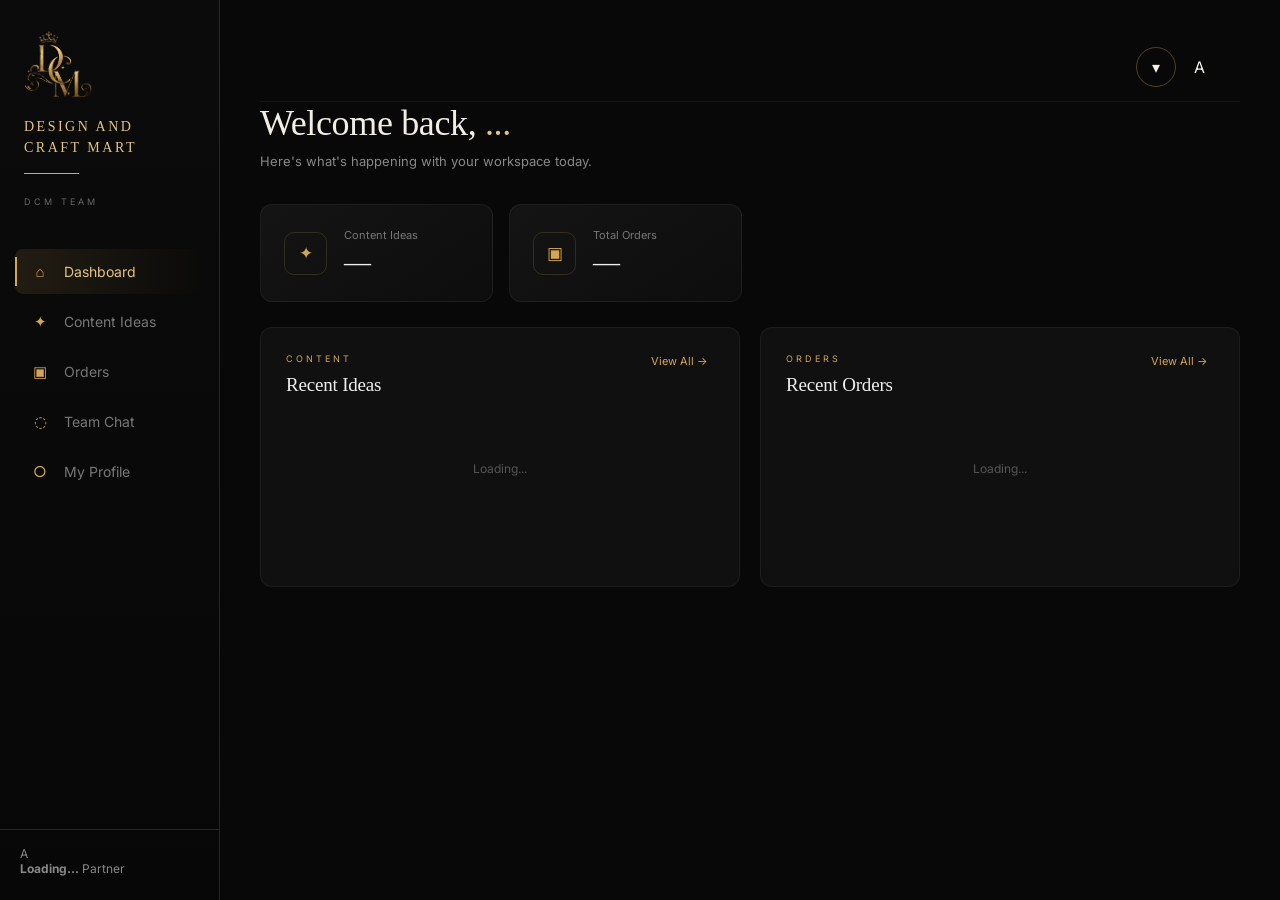
==== app.html @ d3c4bda1 "Remove notification feature" ====
<!DOCTYPE html>
<html lang="en">
<head>

  <meta charset="UTF-8">

  <meta
    name="viewport"
    content="width=device-width, initial-scale=1.0"
  >

  <meta
    name="description"
    content="Design and Craft Mart DCM Team"
  >

  <title>Partner Hub | Design and Craft Mart</title>

  <link rel="icon" href="assets/logo.png" type="image/png">

  <!-- MAIN CSS -->
  <link rel="stylesheet" href="css/style.css">

</head>

<body>

  <!-- =========================================================
       APP SHELL
  ========================================================== -->

  <div class="app-shell">


    <!-- =======================================================
         SIDEBAR
    ======================================================== -->

    <aside class="sidebar">


      <!-- SIDEBAR BRAND -->

      <div class="sidebar-brand">

        <img
          src="assets/logo.png"
          alt="Design and Craft Mart"
          class="sidebar-logo"
        >

        <div class="sidebar-brand-name">
          DESIGN AND<br>
          CRAFT MART
        </div>

        <div class="sidebar-brand-line"></div>

        <span>
          DCM TEAM
        </span>

      </div>


      <!-- SIDEBAR NAV -->

      <nav class="sidebar-nav">


        <div
          class="nav-item active"
          data-tab="dashboard"
        >

          <span class="nav-icon">⌂</span>

          <span>
            Dashboard
          </span>

        </div>


        <div
          class="nav-item"
          data-tab="content"
        >

          <span class="nav-icon">✦</span>

          <span>
            Content Ideas
          </span>

        </div>


        <div
          class="nav-item"
          data-tab="orders"
        >

          <span class="nav-icon">▣</span>

          <span>
            Orders
          </span>

        </div>


        <div
          class="nav-item"
          data-tab="team-chat"
        >

          <span class="nav-icon">◌</span>

          <span>
            Team Chat
          </span>

        </div>


        <div
          class="nav-item"
          data-tab="profile"
        >

          <span class="nav-icon">○</span>

          <span>
            My Profile
          </span>

        </div>


        <div
          class="nav-item admin-nav"
          data-tab="admin"
          id="adminNavItem"
          style="display:none;"
        >

          <span class="nav-icon">◆</span>

          <span>
            Admin Panel
          </span>

        </div>


      </nav>


      <!-- SIDEBAR FOOTER -->

      <div class="sidebar-footer">


        <div class="sidebar-user">

          <div
            class="user-avatar"
            id="userAvatar"
          >
            A
          </div>


          <div class="user-info">

            <strong id="whoAmI">
              Loading...
            </strong>

            <span id="userRole">
              Partner
            </span>

          </div>


    </aside>


    <!-- =========================================================
     MOBILE NAVIGATION
========================================================= -->

<div
    class="mobile-menu-overlay"
    id="mobileMenuOverlay"
    aria-hidden="true"
></div>


<aside
    class="mobile-menu"
    id="mobileMenu"
    aria-hidden="true"
>

    <div class="mobile-menu-header">

        <div>
            <strong>
                DESIGN AND<br>
                CRAFT MART
            </strong>

            <span>
                DCM TEAM
            </span>
        </div>


        <button
            type="button"
            class="mobile-menu-close"
            id="mobileMenuClose"
            aria-label="Close navigation"
        >
            ×
        </button>

    </div>


    <nav
        class="mobile-nav"
        aria-label="Mobile navigation"
    >

        <div
            class="nav-item active"
            data-tab="dashboard"
        >
            <span class="nav-icon">⌂</span>
            <span>Dashboard</span>
        </div>


        <div
            class="nav-item"
            data-tab="content"
        >
            <span class="nav-icon">✦</span>
            <span>Content Ideas</span>
        </div>


        <div
            class="nav-item"
            data-tab="orders"
        >
            <span class="nav-icon">▣</span>
            <span>Orders</span>
        </div>


        <div
            class="nav-item"
            data-tab="team-chat"
        >
            <span class="nav-icon">◌</span>
            <span>Team Chat</span>
        </div>


        <div
            class="nav-item"
            data-tab="profile"
        >
            <span class="nav-icon">○</span>
            <span>My Profile</span>
        </div>


        <div
            class="nav-item admin-nav"
            data-tab="admin"
            id="mobileAdminNavItem"
            style="display:none;"
        >
            <span class="nav-icon">◆</span>
            <span>Admin Panel</span>
        </div>

    </nav>


    <button
        type="button"
        class="mobile-logout"
        id="mobileLogoutBtn"
    >
        Log Out
    </button>

</aside>


<!-- MOBILE MENU OVERLAY -->
<div class="mobile-menu-overlay" id="mobileMenuOverlay"></div>

<!-- MOBILE MENU -->
<aside class="mobile-menu" id="mobileMenu">

    <div class="mobile-menu-header">

        <div>
            <strong>DESIGN & CRAFT MART</strong>
            <span>PARTNER HUB</span>
        </div>

        <button
            type="button"
            class="mobile-menu-close"
            id="mobileMenuClose"
            aria-label="Close menu"
        >
            ×
        </button>

    </div>


    <nav class="mobile-nav">

        <button
            type="button"
            class="nav-item active"
            data-section="dashboard"
        >
            Dashboard
        </button>

        <button
            type="button"
            class="nav-item"
            data-section="profile"
        >
            Profile
        </button>

        <button
            type="button"
            class="nav-item"
            data-section="orders"
        >
            Orders
        </button>

        <button
            type="button"
            class="nav-item"
            data-section="products"
        >
            Products
        </button>

        <button
            type="button"
            class="nav-item"
            data-section="messages"
        >
            Messages
        </button>

        <button
            type="button"
            class="nav-item"
            data-section="settings"
        >
            Settings
        </button>

    </nav>


    <button
        type="button"
        class="mobile-logout"
        id="mobileLogout"
    >
        Logout
    </button>

</aside>

    <!-- =======================================================
         MAIN
    ======================================================== -->

    <main class="main">


      <!-- =====================================================
           TOP BAR
      ====================================================== -->

      <header class="topbar">


        <div class="mobile-brand">
    <button
        type="button"
        id="mobileMenuBtn"
        class="mobile-menu-btn"
        aria-label="Open navigation"
        aria-expanded="false"
    >
        ☰
    </button>

    <span>DCM</span>
</div>


        <div class="topbar-right">


          <div class="topbar-actions">



    <!-- Profile -->
    <button class="profile-btn" aria-label="Account menu">▾</button>

</div>


          <div class="topbar-profile">

            <div
              class="user-avatar small"
              id="topAvatar"
            >
              A
            </div>

          </div>


        </div>


      </header>



      <!-- =====================================================
           DASHBOARD
      ====================================================== -->

      <section
        id="tab-dashboard"
        class="dashboard-tab"
      >


        <div class="page-heading">

          <div>

            <h1>
              Welcome back,
              <span id="dashboardName">
                ...
              </span>
            </h1>

            <p>
              Here's what's happening with your workspace today.
            </p>

          </div>

        </div>



        <!-- STATS -->

        <div class="stats-grid">


          <div class="stat-card">

            <div class="stat-icon">
              ✦
            </div>

            <div>

              <span>
                Content Ideas
              </span>

              <strong id="statIdeas">
                —
              </strong>

            </div>

          </div>


          <div class="stat-card">

            <div class="stat-icon">
              ▣
            </div>

            <div>

              <span>
                Total Orders
              </span>

              <strong id="statOrders">
                —
              </strong>

            </div>

          </div>


        </div>



        <!-- DASHBOARD CONTENT -->

        <div class="dashboard-columns">


          <!-- RECENT IDEAS -->

          <div class="dashboard-panel">

            <div class="panel-heading">

              <div>

                <span class="eyebrow">
                  CONTENT
                </span>

                <h3>
                  Recent Ideas
                </h3>

              </div>


              <button
                type="button"
                class="text-button"
                data-go-tab="content"
              >
                View All →
              </button>

            </div>


            <div id="dashboardIdeas">

              <div class="dashboard-empty">
                Loading...
              </div>

            </div>

          </div>



          <!-- RECENT ORDERS -->

          <div class="dashboard-panel">

            <div class="panel-heading">

              <div>

                <span class="eyebrow">
                  ORDERS
                </span>

                <h3>
                  Recent Orders
                </h3>

              </div>


              <button
                type="button"
                class="text-button"
                data-go-tab="orders"
              >
                View All →
              </button>

            </div>


            <div id="dashboardOrders">

              <div class="dashboard-empty">
                Loading...
              </div>

            </div>

          </div>


        </div>


      </section>



      <!-- =====================================================
           CONTENT IDEAS
      ====================================================== -->

      <section
        id="tab-content"
        style="display:none;"
      >


        <div class="page-heading">

          <div>

            <span class="eyebrow">
              CONTENT LIBRARY
            </span>

            <h1>
              Content Ideas
            </h1>

            <p>
              Upload and manage creative ideas for Design and Craft Mart.
            </p>

          </div>

        </div>



        <!-- CONTENT TOOLBAR -->

        <div class="content-toolbar">


          <div class="content-search">

            <span>
              ⌕
            </span>

            <input
              type="text"
              id="contentSearch"
              placeholder="Search content ideas..."
            >

          </div>


          <button
            type="button"
            class="btn-add"
            id="openIdeaModal"
          >
            + Add New Idea
          </button>


        </div>



        <!-- CONTENT FILTERS -->

        <div class="content-filters">


          <button
            type="button"
            class="filter-btn active"
            data-filter="all"
          >
            All
          </button>


          <button
            type="button"
            class="filter-btn"
            data-filter="mine"
          >
            My Ideas
          </button>


          <button
            type="button"
            class="filter-btn"
            data-filter="pending_approval"
          >
            Pending
          </button>


          <button
            type="button"
            class="filter-btn"
            data-filter="posted"
          >
            Posted
          </button>


        </div>



        <!-- CONTENT GRID -->

        <div
          class="card-grid"
          id="contentGrid"
        >

          <div class="empty-state">
            Loading...
          </div>

        </div>


      </section>



      <!-- =====================================================
           ORDERS
      ====================================================== -->

      <section
        id="tab-orders"
        style="display:none;"
      >


        <div class="page-heading">

          <div>

            <span class="eyebrow">
              CLIENT MANAGEMENT
            </span>

            <h1>
              Orders
            </h1>

            <p>
              Track your customer orders and delivery progress.
            </p>

          </div>

        </div>



        <!-- ORDER PAGE HEADER -->

        <div class="panel order-page-header">


          <div>

            <span class="eyebrow">
              ORDER MANAGEMENT
            </span>

            <h3>
              Customer Orders
            </h3>

            <p>
              Create, track and manage client orders from one place.
            </p>

          </div>


          <button
            type="button"
            class="btn-add"
            id="openOrderModal"
          >
            + Add New Order
          </button>


        </div>



        <!-- ORDERS TABLE -->

        <div
          class="panel"
          style="padding:0; overflow-x:auto;"
        >


          <table>

            <thead>

              <tr>

                <th>
                  Customer
                </th>

                <th>
                  Details
                </th>

                <th>
                  Price
                </th>

                <th>
                  Delivery
                </th>

                <th>
                  Status
                </th>

              </tr>

            </thead>


            <tbody id="ordersBody">

              <tr>

                <td
                  colspan="5"
                  class="empty-state"
                >
                  Loading...
                </td>

              </tr>

            </tbody>


          </table>


        </div>


      </section>



<!-- =====================================================
     TEAM CHAT
===================================================== -->

<section
  id="tab-team-chat"
  style="display:none;"
>

  <!-- PAGE HEADER -->
  <div class="page-heading">

    <div>

      <span class="eyebrow">
        TEAM COMMUNICATION
      </span>

      <h1>
        Team Chat
      </h1>

      <p>
        Discuss ideas, orders and projects with your partners.
      </p>

    </div>

  </div>


  <!-- CHAT APPLICATION -->
  <div class="team-chat-shell">


    <!-- CHAT HEADER -->
    <div class="team-chat-header">

      <div class="team-chat-title-wrap">

        <div class="team-chat-icon">
          ◌
        </div>

        <div>

          <h2>
            Team Workspace
          </h2>

          <span class="team-chat-status">
            <i></i>
            Team members
          </span>

        </div>

      </div>


      <div class="team-chat-header-right">

        <span
          class="team-online-count"
          id="onlineCount"
        >
          Team Chat
        </span>

      </div>

    </div>



    <!-- CHAT BODY -->
    <div
      class="team-chat-messages"
      id="teamChatMessages"
    >

      <!-- Loading -->
      <div
        class="chat-loading"
        id="chatLoading"
      >

        <div class="chat-loading-icon">
          ◌
        </div>

        <span>
          Loading messages...
        </span>

      </div>


      <!-- Empty state -->
      <div
        class="chat-empty"
        id="chatEmpty"
        style="display:none;"
      >

        <div class="chat-empty-icon">
          ✦
        </div>

        <h3>
          Start the conversation
        </h3>

        <p>
          Be the first to send a message to your team.
        </p>

      </div>

    </div>



    <!-- CHAT COMPOSER -->
    <div class="team-chat-composer">

      <form
        id="teamChatForm"
        autocomplete="on"
      >

        <div class="chat-input-wrap">

          <textarea
            id="teamChatInput"
            rows="1"
            maxlength="2000"
            placeholder="Write a message..."
            aria-label="Write a message"
          ></textarea>


          <div class="chat-input-bottom">

            <span
              class="chat-character-count"
              id="chatCharacterCount"
            >
              0 / 2000
            </span>

            <span class="chat-hint">
              Press Enter to send
            </span>

          </div>

        </div>


        <button
          type="submit"
          class="chat-send-button"
          id="teamChatSendBtn"
          aria-label="Send message"
        >

          <span>
            Send
          </span>

          <span class="chat-send-arrow">
            →
          </span>

        </button>

      </form>

    </div>


  </div>

</section>



    <!-- =====================================================
     PROFILE
====================================================== -->

<section
  id="tab-profile"
  style="display:none;"
>

  <div class="page-heading">

    <div>
      <span class="eyebrow">
        ACCOUNT
      </span>

      <h1>
        My Profile
      </h1>

      <p>
        Your professional information and business identity.
      </p>
    </div>

  </div>


  <!-- =================================================
       PROFILE OVERVIEW
  ================================================== -->

  <div class="profile-layout">


    <!-- ===============================================
         PERSONAL PROFILE
    ================================================ -->

    <div class="profile-card profile-main-card">

      <div class="profile-avatar-wrap">

        <div
          class="profile-avatar"
          id="profileAvatar"
        >
          A
        </div>

        <button
          type="button"
          class="profile-avatar-edit"
          id="profileAvatarEditBtn"
          aria-label="Change profile photo"
          title="Change profile photo"
        >
          Change Photo
        </button>

      </div>


      <div class="profile-details">

        <span class="eyebrow">
          PROFESSIONAL PROFILE
        </span>

        <h2 id="profileName">
          ...
        </h2>

        <p
          class="profile-position"
          id="profilePosition"
        >
          ...
        </p>


        <div class="profile-info">


          <!-- EMAIL -->

          <div class="profile-info-item">

            <span>
              Email
            </span>

            <strong id="profileEmail">
              ...
            </strong>

          </div>


          <!-- PHONE -->

          <div class="profile-info-item">

            <span>
              Phone
            </span>

            <strong id="profilePhone">
              ...
            </strong>

          </div>


          <!-- ADDRESS -->

          <div class="profile-info-item">

            <span>
              Address
            </span>

            <strong id="profileAddress">
              ...
            </strong>

          </div>


          <!-- FACEBOOK -->

          <div class="profile-info-item">

            <span>
              Facebook
            </span>

            <strong>

              <a
                href="#"
                id="profileFacebook"
                target="_blank"
                rel="noopener noreferrer"
              >
                View Profile
              </a>

            </strong>

          </div>


        </div>


        <!-- EDIT BUTTON -->

        <div class="profile-actions">

          <button
            type="button"
            class="btn-add"
            id="editProfileBtn"
          >
            Edit Profile
          </button>

        </div>

      </div>

    </div>



 <!-- =========================
     BUSINESS CARD
========================= -->
<div class="profile-business-card-section">

    <div class="business-card-header">
        <div>
            <span class="section-label">BUSINESS CARD</span>
            <h2>Digital Business Card</h2>
        </div>

        <button type="button" class="card-flip-button" id="flipCardBtn">
            <span>↻</span>
            Flip Card
        </button>
    </div>

    <div class="business-card-scene">
        <div class="business-card" id="businessCard">

            <div class="business-card-face business-card-front">
                <img
                    src="assets/logo.png"
                    class="business-card-front-logo"
                    alt="Design and Craft Mart"
                >
                <div class="card-gold-pattern"></div>
                <div class="card-gold-diagonal"></div>
            </div>

            <div class="business-card-face business-card-back">
                <div class="business-card-back-inner">
                    <div class="card-back-left">
                        <div class="card-user-name" id="cardPersonName"></div>
                        <div class="card-user-title" id="cardPersonRole"></div>
                        <div class="card-small-line"></div>

                        <div class="card-contact-list">
                            <div class="card-contact" id="cardPhoneRow">
                                <div class="contact-icon">☎</div>
                                <span id="cardPhone"></span>
                            </div>

                            <div class="card-contact" id="cardEmailRow">
                                <div class="contact-icon">✉</div>
                                <span id="cardEmail"></span>
                            </div>

                            <div class="card-contact" id="cardWebsiteRow">
                                <div class="contact-icon">◎</div>
                                <span id="cardWebsite"></span>
                            </div>
                        </div>
                    </div>

                    <div class="card-back-divider">
                        <span></span>
                        <b>◇</b>
                        <span></span>
                    </div>

                    <div class="card-back-right">
                        <img
                            src="assets/logo.png"
                            class="card-back-logo"
                            alt="DCM"
                        >

                        <div class="card-back-company">
                            <span>DESIGN AND CRAFT</span>
                            <span>MART</span>
                        </div>

                        <div class="card-divider card-divider-small">
                            <span></span>
                            <b>✦</b>
                            <span></span>
                        </div>
                    </div>
                </div>

                <div class="card-gold-pattern"></div>
                <div class="card-gold-diagonal"></div>
            </div>

        </div>
    </div>

    <div class="business-card-actions">
        <button
            type="button"
            class="card-action-primary"
            id="downloadBusinessCard"
        >
            Download Card
        </button>
    </div>

</div>


  <!-- =================================================
       EDIT PROFILE MODAL
  ================================================== -->

  <div
    id="profileEditModal"
    class="modal-overlay"
    style="display:none;"
  >

    <div class="modal-card profile-edit-modal">


      <div class="modal-header">

        <div>

          <span class="modal-eyebrow">
            PROFILE SETTINGS
          </span>

          <h2>
            Edit Profile
          </h2>

        </div>


        <button
          type="button"
          class="modal-close"
          id="closeProfileEditModal"
        >
          ×
        </button>

      </div>


      <form
        id="profileEditForm"
        class="profile-edit-form"
      >


        <!-- FULL NAME -->

        <div class="form-group">

          <label for="editProfileName">
            Full Name
          </label>

          <input
            type="text"
            id="editProfileName"
            autocomplete="name"
            required
          >

        </div>


        <!-- POSITION -->

        <div class="form-group">

          <label for="editProfilePosition">
            Professional Position
          </label>

          <input
            type="text"
            id="editProfilePosition"
            placeholder="e.g. Founder & Creative Director"
          >

        </div>


        <!-- EMAIL (read-only) -->

        <div class="form-group">

          <label for="editProfileEmail">
            Email
          </label>

          <input
            type="email"
            id="editProfileEmail"
            readonly
          >

        </div>


        <!-- ROLE (read-only) -->

        <div class="form-group">

          <label for="editProfileRole">
            System Role
          </label>

          <input
            type="text"
            id="editProfileRole"
            readonly
          >

        </div>


        <!-- PHONE -->

        <div class="form-group">

          <label for="editProfilePhone">
            Mobile Number
          </label>

          <input
            type="tel"
            id="editProfilePhone"
            autocomplete="tel"
          >

        </div>


        <!-- ADDRESS -->

        <div class="form-group">

          <label for="editProfileAddress">
            Address
          </label>

          <textarea
            id="editProfileAddress"
            rows="3"
          ></textarea>

        </div>


        <!-- FACEBOOK -->

        <div class="form-group">

          <label for="editProfileFacebook">
            Facebook Profile
          </label>

          <input
            type="url"
            id="editProfileFacebook"
            placeholder="https://facebook.com/..."
          >

        </div>


        <!-- ACTIONS -->

        <div class="modal-actions">

          <button
            type="button"
            class="btn-secondary"
            id="cancelProfileEdit"
          >
            Cancel
          </button>


          <button
            type="submit"
            class="btn-add"
            id="saveProfileBtn"
          >
            Save Changes
          </button>

        </div>


      </form>

    </div>

  </div>

</section>


      <!-- =====================================================
           ADMIN
      ====================================================== -->

      <section
        id="tab-admin"
        style="display:none;"
      >


        <div class="page-heading">

          <div>

            <span class="eyebrow">
              ADMINISTRATION
            </span>

            <h1>
              Admin Panel
            </h1>

            <p>
              Manage partner access and content approvals.
            </p>

          </div>

        </div>



        <!-- JOIN REQUESTS -->

        <div class="panel join-requests-panel">

          <h3>
            Pending Partner Requests
          </h3>


          <div id="joinRequestsList">

            <div class="empty-state">
              Loading...
            </div>

          </div>

        </div>



        <!-- CONTENT APPROVAL -->

        <div class="panel">

          <h3>
            Pending Content Approval
          </h3>


          <div
            class="card-grid"
            id="pendingContentGrid"
          >

            <div class="empty-state">
              Loading...
            </div>

          </div>

        </div>


      </section>


    </main>


  </div>



  <!-- =========================================================
       IDEA MODAL
  ========================================================== -->

  <div
    class="modal-overlay"
    id="ideaModal"
    style="display:none;"
  >

    <div class="idea-modal">


      <!-- MODAL HEADER -->

      <div class="modal-header">

        <div>

          <span class="modal-eyebrow">
            CONTENT DATABASE
          </span>

          <h2>
            Add New Idea
          </h2>

          <p>
            Share a new creative idea with the team.
          </p>

        </div>


        <button
          type="button"
          class="modal-close"
          id="closeIdeaModal"
        >
          ×
        </button>

      </div>



      <!-- IDEA FORM -->

      <form id="contentForm">


        <label for="titleInput">
          Idea Title
        </label>

        <input
          type="text"
          id="titleInput"
          placeholder="e.g. Luxury Eid Campaign"
          required
        >


        <label for="categoryInput">
          Category
        </label>

        <select
          id="categoryInput"
          required
        >

          <option value="">
            Select category
          </option>

          <option value="Logo">
            Logo
          </option>

          <option value="Business Card">
            Business Card
          </option>

          <option value="Poster">
            Poster
          </option>

          <option value="Social Media">
            Social Media
          </option>

          <option value="Banner">
            Banner
          </option>

          <option value="Invitation">
            Invitation
          </option>

          <option value="Product Design">
            Product Design
          </option>

          <option value="Branding">
            Branding
          </option>

          <option value="Other">
            Other
          </option>

        </select>


        <label for="fileInput">
          Reference Image / Design
        </label>

        <input
          type="file"
          id="fileInput"
          accept="image/*"
          required
        >


        <label for="captionInput">
          Idea Description
        </label>

        <textarea
          id="captionInput"
          placeholder="Describe your idea..."
          required
        ></textarea>


        <div class="modal-actions">


          <button
            type="button"
            class="btn-cancel"
            id="cancelIdea"
          >
            Cancel
          </button>


          <button
            type="submit"
            class="btn-add"
            id="contentSubmitBtn"
          >
            Submit Idea
          </button>


        </div>


      </form>


    </div>

  </div>



  <!-- =========================================================
       ORDER MODAL
  ========================================================== -->

  <div
    class="modal-overlay"
    id="orderModal"
    style="display:none;"
  >

    <div class="order-modal">


      <!-- ORDER MODAL HEADER -->

      <div class="modal-header order-modal-header">


        <div>

          <span class="modal-eyebrow">
            CLIENT MANAGEMENT
          </span>

          <h2>
            Add New Order
          </h2>

          <p>
            Create a new customer order and track its progress.
          </p>

        </div>


        <button
          type="button"
          class="modal-close"
          id="closeOrderModal"
        >
          ×
        </button>


      </div>



      <!-- ORDER FORM -->

      <form id="orderForm">


        <!-- CUSTOMER -->

        <div class="grid-2">


          <div>

            <label for="customerSelect">
              Existing Customer
            </label>

            <select id="customerSelect">

              <option value="">
                -- New Customer --
              </option>

            </select>

          </div>


          <div>

            <label for="newCustomerName">
              New Customer Name
            </label>

            <input
              type="text"
              id="newCustomerName"
              placeholder="Customer name"
            >

          </div>


        </div>



        <!-- CONTACT + PRICE -->

        <div class="grid-2">


          <div>

            <label for="newCustomerContact">
              Contact
            </label>

            <input
              type="text"
              id="newCustomerContact"
              placeholder="Phone / Email"
            >

          </div>


          <div>

            <label for="price">
              Price
            </label>

            <input
              type="text"
              id="price"
              placeholder="৳ 5,000"
            >

          </div>


        </div>



        <!-- ORDER DETAILS -->

        <label for="orderDetails">
          Order Details
        </label>

        <textarea
          id="orderDetails"
          placeholder="Describe the order..."
          required
        ></textarea>



        <!-- DELIVERY + STATUS -->

        <div class="grid-2">


          <div>

            <label for="deliveryTime">
              Delivery Time
            </label>

            <input
              type="datetime-local"
              id="deliveryTime"
            >

          </div>


          <div>

            <label for="orderStatus">
              Status
            </label>

            <select id="orderStatus">

              <option value="new">
                New
              </option>

              <option value="confirmed">
                Confirmed
              </option>

              <option value="in_progress">
                In Progress
              </option>

              <option value="ready">
                Ready
              </option>

              <option value="delivered">
                Delivered
              </option>

              <option value="cancelled">
                Cancelled
              </option>

            </select>

          </div>


        </div>



        <!-- ORDER ACTIONS -->

        <div class="modal-actions">


          <button
            type="button"
            class="btn-cancel"
            id="cancelOrder"
          >
            Cancel
          </button>


          <button
            type="submit"
            class="btn-add"
            id="orderSubmitBtn"
          >
            Add Order
          </button>


        </div>


      </form>


    </div>

  </div>



  <!-- =========================================================
       CONTENT DETAILS MODAL
  ========================================================== -->

  <div
    class="modal-overlay"
    id="contentDetailsModal"
    style="display:none;"
  >

    <div class="details-modal">


      <div class="modal-header">


        <div>

          <span class="modal-eyebrow">
            CONTENT DETAILS
          </span>

          <h2>
            Idea Details
          </h2>

        </div>


        <button
          type="button"
          class="modal-close"
          id="closeDetailsModal"
        >
          ×
        </button>


      </div>



      <div class="details-layout">


        <div class="details-image-wrap">

          <img
            src=""
            alt="Content idea"
            id="detailsImage"
          >

        </div>


        <div class="details-info">


          <span
            class="details-status"
            id="detailsStatus"
          >
            —
          </span>


          <h2 id="detailsTitle">
            —
          </h2>


          <div class="details-section">

            <span>
              Category
            </span>

            <p id="detailsCategory">
              —
            </p>

          </div>


          <div class="details-section">

            <span>
              Description
            </span>

            <p id="detailsCaption">
              —
            </p>

          </div>


          <div class="details-section">

            <span>
              Created By
            </span>

            <p id="detailsAuthor">
              —
            </p>

          </div>


          <div class="details-section">

            <span>
              Created At
            </span>

            <p id="detailsDate">
              —
            </p>

          </div>


          <div class="details-actions">

            <button
              type="button"
              class="btn-reject"
              id="detailsRejectBtn"
              style="display:none;"
            >
              Reject
            </button>

          </div>


        </div>


      </div>


    </div>

  </div>



  <!-- =========================================================
       SUPABASE
       IMPORTANT:
       Supabase library MUST load before supabase-config.js
  ========================================================== -->

  <div id="toastContainer" class="toast-container" aria-live="polite"></div>

  <script
    src="https://cdn.jsdelivr.net/npm/@supabase/supabase-js@2"
  ></script>


  <!-- SUPABASE CONFIG -->

  <script src="js/supabase-config.js"></script>

  <!-- html2canvas (used for Download Card) -->
  <script src="https://html2canvas.hertzen.com/dist/html2canvas.min.js"></script>

  <!-- APP JAVASCRIPT -->
  
  <script src="js/app.js"></script>
  <script src="js/navigation-fix.js"></script>


</body>
</html>
---- css/style.css ----
@import url('https://fonts.googleapis.com/css2?family=Space+Grotesk:wght@500;600;700&family=Inter:wght@400;500;600&display=swap');


/* =========================================================
   ROOT VARIABLES
========================================================= */

:root {
  --gold: #d3a653;
  --gold-light: #e4c47e;

  --bg: #080808;
  --ink: #14171f;
  --ink-light: #1d212c;

  --panel: #111111;
  --panel-2: #151515;

  --border: rgba(211, 166, 83, 0.18);
  --border-dark: #292929;

  --text: #f1eee7;
  --text-dim: #888;

  --teal: #3fa796;
  --danger: #e2604f;

  --radius: 10px;
}


/* =========================================================
   GLOBAL
========================================================= */

* {
  box-sizing: border-box;
}

html {
  margin: 0;
  padding: 0;
}

body {
  margin: 0;

  background:
    radial-gradient(
      circle at 15% 0%,
      #202537 0%,
      var(--ink) 45%
    );

  color: var(--text);

  font-family: 'Inter', sans-serif;

  min-height: 100vh;
}

button,
input,
textarea,
select {
  font-family: inherit;
}

button {
  cursor: pointer;
}

h1,
h2,
h3,
.brand {
  font-family: 'Space Grotesk', sans-serif;
  letter-spacing: -0.01em;
}


/* =========================================================
   PREMIUM LOGIN
========================================================= */

.login-page {
  background:
    radial-gradient(
      circle at 15% 20%,
      rgba(197, 151, 61, 0.10),
      transparent 30%
    ),
    radial-gradient(
      circle at 85% 80%,
      rgba(197, 151, 61, 0.07),
      transparent 30%
    ),
    #070707;

  min-height: 100vh;
  overflow: hidden;
}

.login-shell {
  min-height: 100vh;

  display: grid;
  grid-template-columns: 42% 58%;
}


/* ---------- BRAND SIDE ---------- */

.login-brand {
  position: relative;

  display: flex;
  align-items: center;
  justify-content: center;

  padding: 70px;

  background:
    linear-gradient(
      135deg,
      rgba(0, 0, 0, 0.96),
      rgba(18, 14, 8, 0.96)
    );

  border-right: 1px solid rgba(201, 159, 70, 0.25);

  overflow: hidden;
}

.login-brand::before {
  content: "";

  position: absolute;

  width: 500px;
  height: 500px;

  border: 1px solid rgba(212, 169, 78, 0.12);

  border-radius: 50%;

  right: -250px;
  bottom: -250px;
}

.login-brand::after {
  content: "";

  position: absolute;

  width: 350px;
  height: 350px;

  border: 1px solid rgba(212, 169, 78, 0.08);

  border-radius: 50%;

  left: -200px;
  top: -200px;
}

.brand-content {
  position: relative;
  z-index: 2;

  max-width: 430px;
  width: 100%;
}

.brand-logo {
  font-family: Georgia, serif;

  font-size: 92px;
  line-height: 0.8;

  color: #d8aa52;

  margin-bottom: 28px;

  text-shadow:
    0 0 25px rgba(216, 170, 82, 0.15);
}

.brand-logo img {
  width: 145px;
  height: 145px;

  object-fit: contain;

  display: block;

  filter:
    drop-shadow(
      0 8px 20px rgba(212, 166, 78, 0.18)
    );
}

.brand-name {
  font-family: Georgia, serif;

  font-size: 32px;
  line-height: 1.2;

  letter-spacing: 5px;

  color: #e1bb72;
}

.brand-line {
  width: 170px;
  height: 1px;

  margin: 30px 0;

  background:
    linear-gradient(
      90deg,
      #c79b48,
      transparent
    );
}

.brand-tagline {
  color: #eee;

  font-family: Georgia, serif;

  font-size: 22px;
  line-height: 1.5;

  margin-bottom: 65px;
}

.brand-tagline span {
  color: #d5a653;
  font-style: italic;
}

.brand-features {
  display: flex;
  gap: 32px;
}

.brand-feature {
  flex: 1;

  display: flex;
  gap: 10px;
}

.brand-feature > span {
  color: #d5a653;
  font-size: 18px;
}

.brand-feature strong {
  display: block;

  font-size: 13px;
  color: #eee;

  margin-bottom: 7px;
}

.brand-feature small {
  display: block;

  color: #858585;

  font-size: 11px;
  line-height: 1.5;
}


/* ---------- LOGIN AREA ---------- */

.login-area {
  min-height: 100vh;

  display: flex;
  align-items: center;
  justify-content: center;

  flex-direction: column;

  padding: 50px;
}

.login-card {
  width: 100%;
  max-width: 560px;

  padding: 52px 55px;

  background:
    linear-gradient(
      145deg,
      rgba(25, 25, 25, 0.96),
      rgba(12, 12, 12, 0.98)
    );

  border: 1px solid rgba(196, 153, 69, 0.35);

  border-radius: 18px;

  box-shadow:
    0 30px 80px rgba(0, 0, 0, 0.55),
    inset 0 1px rgba(255, 255, 255, 0.025);
}

.login-icon {
  width: 58px;
  height: 58px;

  display: flex;
  align-items: center;
  justify-content: center;

  margin: 0 auto 20px;

  border: 1px solid rgba(211, 164, 75, 0.5);

  border-radius: 50%;

  color: #d8aa52;

  font-size: 27px;
}

.login-icon img {
  width: 42px;
  height: 42px;

  display: block;

  border-radius: 50%;

  object-fit: contain;
}

.login-card h1 {
  text-align: center;

  font-family: Georgia, serif;

  font-size: 36px;

  color: #f4f1ea;

  margin: 0 0 8px;
}

.login-subtitle {
  text-align: center;

  color: #858585;

  font-size: 14px;

  margin: 0 0 38px;
}

.input-group {
  margin-bottom: 22px;
}

.input-group label {
  color: #cfcfcf;
  font-size: 13px;
}

.password-label {
  display: flex;
  justify-content: space-between;
  align-items: center;
}

.password-label a {
  color: #d2a452;

  font-size: 12px;

  text-decoration: none;
}

.login-card input[type="email"],
.login-card input[type="password"] {
  width: 100%;

  height: 52px;

  padding: 0 16px;

  margin-top: 8px;
  margin-bottom: 0;

  background: #0d0d0d;

  border: 1px solid #343434;

  border-radius: 9px;

  color: #f3f3f3;

  transition: 0.25s;
}

.login-card input[type="email"]:focus,
.login-card input[type="password"]:focus {
  border-color: #c89d4b;

  box-shadow:
    0 0 0 3px rgba(200, 157, 75, 0.08);

  outline: none;
}

.remember {
  display: flex;

  align-items: center;

  gap: 9px;

  margin: 3px 0 25px;

  color: #8d8d8d;

  font-size: 12px;
}

.remember input {
  width: 16px !important;
  height: 16px !important;

  margin: 0 !important;

  accent-color: #c89d4b;
}

.login-button {
  width: 100%;
  height: 54px;

  display: flex;
  align-items: center;
  justify-content: center;

  gap: 15px;

  background:
    linear-gradient(
      135deg,
      #e4bf78,
      #b98835
    );

  color: #17120a;

  font-size: 14px;

  border: none;
  border-radius: 9px;

  transition: 0.25s;
}

.login-button:hover {
  transform: translateY(-1px);

  box-shadow:
    0 12px 30px rgba(193, 145, 58, 0.18);
}

.login-button:disabled {
  opacity: 0.6;

  cursor: wait;
}

.login-button .arrow {
  font-size: 20px;
}

.signup-prompt {
  margin: 22px 0 0;

  color: #858585;

  font-size: 13px;

  text-align: center;
}

.signup-prompt a {
  color: #d3a553;

  font-weight: 600;

  text-decoration: none;
}

.signup-prompt a:hover,
.signup-prompt a:focus-visible {
  color: #f0c46a;

  text-decoration: underline;
}

.login-footer {
  text-align: center;

  margin-top: 28px;

  color: #777;

  font-size: 12px;
}

.login-footer a {
  color: #d3a553;

  text-decoration: none;

  margin-left: 5px;
}

.copyright {
  margin-top: 22px;

  color: #555;

  font-size: 10px;

  text-align: center;
}


/* ---------- ERROR ---------- */

.error-msg {
  background: rgba(110, 35, 30, 0.25);

  color: #e9a29a;

  border: 1px solid rgba(200, 75, 65, 0.35);

  padding: 11px 13px;

  border-radius: 8px;

  font-size: 12px;

  margin-bottom: 18px;

  display: none;
}


/* =========================================================
   APP SHELL
========================================================= */

.app-shell {
  display: flex;

  min-height: 100vh;
}


/* =========================================================
   SIDEBAR
========================================================= */

.sidebar {
  width: 220px;

  flex-shrink: 0;

  display: flex;
  flex-direction: column;

  background:
    linear-gradient(
      180deg,
      #0b0b0b,
      #070707
    );

  border-right: 1px solid var(--border);

  padding: 0 0 24px;
}

.sidebar-brand {
  padding: 28px 24px 30px;

  text-align: left;
}

.sidebar-logo {
  width: 70px;
  height: 70px;

  object-fit: contain;

  display: block;

  margin-bottom: 18px;
}

.sidebar-brand-name {
  font-family: Georgia, serif;

  font-size: 14px;

  letter-spacing: 2.5px;

  line-height: 1.5;

  color: var(--gold-light);
}

.sidebar-brand-line {
  width: 55px;
  height: 1px;

  margin: 15px 0;

  background: var(--gold);
}

.sidebar-brand > span {
  font-size: 9px;

  letter-spacing: 3px;

  color: #666;
}


/* ---------- OLD BRAND FALLBACK ---------- */

.sidebar > .brand {
  color: var(--gold);

  font-size: 18px;

  padding: 24px 24px;
}


/* ---------- NAV ---------- */

.sidebar-nav {
  padding: 10px 15px;
}

.nav-item {
  position: relative;

  display: flex;
  align-items: center;

  gap: 13px;

  padding: 13px 14px;

  margin-bottom: 5px;

  border-radius: 8px;

  color: #777;

  cursor: pointer;

  transition: 0.2s;

  font-size: 14px;
}

.nav-item:hover {
  color: #ddd;

  background: rgba(255, 255, 255, 0.025);
}

.nav-item.active {
  color: var(--gold-light);

  background:
    linear-gradient(
      90deg,
      rgba(211, 166, 83, 0.12),
      transparent
    );
}

.nav-item.active::before {
  content: "";

  position: absolute;

  left: 0;
  top: 8px;
  bottom: 8px;

  width: 2px;

  background: var(--gold);
}

.nav-icon {
  width: 22px;

  text-align: center;

  color: var(--gold);

  font-size: 15px;
}


/* =========================================================
   SIDEBAR FOOTER
========================================================= */

.sidebar-footer {
  margin-top: auto;

  padding: 16px 20px 0;

  border-top: 1px solid var(--border);

  font-size: 12px;

  color: var(--text-dim);
}

.sidebar-footer .who {
  color: var(--text);

  margin-bottom: 8px;
}

.logout-link {
  color: var(--danger);

  cursor: pointer;
}


/* =========================================================
   MAIN
========================================================= */

.main {
  flex: 1;

  min-width: 0;

  background: var(--bg);

  padding: 32px 40px;

  max-width: 1100px;
}

.main h1 {
  font-size: 24px;

  margin: 0 0 4px;
}

.main .desc {
  color: var(--text-dim);

  font-size: 14px;

  margin-bottom: 28px;
}


/* =========================================================
   TOPBAR
========================================================= */

.topbar {
  height: 70px;

  display: flex;
  align-items: center;
  justify-content: flex-end;

  padding: 0 35px;

  border-bottom: 1px solid rgba(255, 255, 255, 0.05);
}

.topbar-right {
  display: flex;
  align-items: center;

  gap: 18px;
}

/* =========================================================
   PAGE HEADING
========================================================= */

.page-heading {
  margin-bottom: 35px;
}

.eyebrow {
  display: block;

  font-size: 9px;

  letter-spacing: 3px;

  color: var(--gold);

  margin-bottom: 10px;
}

.page-heading h1 {
  margin: 0;

  font-family: Georgia, serif;

  font-size: 36px;

  font-weight: 400;

  color: var(--text);
}

.page-heading h1 span {
  color: var(--gold-light);
}

.page-heading p {
  margin-top: 9px;

  color: var(--text-dim);

  font-size: 13px;
}


/* =========================================================
   FORM PANEL
========================================================= */

.panel {
  background: var(--ink-light);

  border: 1px solid #333a4a;

  border-radius: var(--radius);

  padding: 24px;

  margin-bottom: 28px;
}

.panel h3 {
  margin: 0 0 16px;

  font-size: 15px;

  color: var(--text-dim);

  font-weight: 600;

  text-transform: uppercase;

  letter-spacing: 0.04em;
}

.grid-2 {
  display: grid;

  grid-template-columns: 1fr 1fr;

  gap: 0 16px;
}

textarea {
  width: 100%;

  background: #171b24;

  border: 1px solid #333a4a;

  border-radius: 8px;

  padding: 11px 12px;

  color: var(--text);

  font-size: 14px;

  margin-bottom: 18px;

  font-family: inherit;

  resize: vertical;

  min-height: 70px;
}

select {
  width: 100%;

  background: #171b24;

  border: 1px solid #333a4a;

  border-radius: 8px;

  padding: 11px 12px;

  color: var(--text);

  font-size: 14px;

  margin-bottom: 18px;

  font-family: inherit;
}

.btn-add {
  border: none;

  background: var(--teal);

  color: #04211d;

  padding: 10px 20px;

  font-size: 14px;

  border-radius: 8px;

  cursor: pointer;

  transition: 0.2s;
}

.btn-add:hover {
  background: #4fbcaa;
}

.btn-add:disabled {
  opacity: 0.6;

  cursor: wait;
}


/* =========================================================
   CARDS
========================================================= */

.card-grid {
  display: grid;

  grid-template-columns:
    repeat(
      auto-fill,
      minmax(240px, 1fr)
    );

  gap: 16px;
}

.card {
  background: var(--ink-light);

  border: 1px solid #333a4a;

  border-radius: var(--radius);

  overflow: hidden;
}

.card img {
  width: 100%;

  height: 140px;

  object-fit: cover;

  display: block;

  background: #171b24;
}

.card-body {
  padding: 14px 16px;
}

.card-body .caption {
  font-size: 14px;

  margin-bottom: 10px;

  line-height: 1.4;
}

.card-meta {
  font-size: 12px;

  color: var(--text-dim);

  display: flex;

  justify-content: space-between;
}

.badge {
  display: inline-block;

  font-size: 11px;

  font-weight: 600;

  padding: 3px 9px;

  border-radius: 20px;

  text-transform: uppercase;

  letter-spacing: 0.03em;
}

.badge-draft {
  background: #3a3320;

  color: #e8c24d;
}

.badge-ready {
  background: #1f3a33;

  color: #4fd8b8;
}

.badge-posted {
  background: #23283a;

  color: #8b95c9;
}

.badge-new {
  background: #3a2c1f;

  color: #e8a33d;
}

.badge-progress {
  background: #1f3040;

  color: #63b3e6;
}

.badge-done {
  background: #1f3a26;

  color: #56d17e;
}


/* =========================================================
   ORDERS TABLE
========================================================= */

table {
  width: 100%;

  border-collapse: collapse;

  font-size: 13.5px;
}

th {
  text-align: left;

  color: var(--text-dim);

  font-weight: 600;

  padding: 10px 12px;

  border-bottom: 1px solid #333a4a;

  font-size: 12px;

  text-transform: uppercase;

  letter-spacing: 0.03em;
}

td {
  padding: 12px;

  border-bottom: 1px solid #333a4a;

  vertical-align: top;
}

tr:last-child td {
  border-bottom: none;
}

.status-select {
  background: #171b24;

  border: 1px solid #333a4a;

  color: var(--text);

  border-radius: 6px;

  padding: 5px 8px;

  font-size: 12.5px;

  margin-bottom: 0;
}


/* =========================================================
   EMPTY STATE
========================================================= */

.empty-state {
  text-align: center;

  padding: 50px 20px;

  color: var(--text-dim);

  font-size: 14px;
}


/* =========================================================
   DASHBOARD STATS
========================================================= */

.stats-grid {
  display: grid;

  grid-template-columns:
    repeat(4, 1fr);

  gap: 16px;

  margin-bottom: 25px;
}

.stat-card {
  display: flex;

  align-items: center;

  gap: 17px;

  padding: 23px;

  background:
    linear-gradient(
      145deg,
      #141414,
      #0d0d0d
    );

  border: 1px solid rgba(255, 255, 255, 0.06);

  border-radius: 12px;

  transition: 0.25s;
}

.stat-card:hover {
  border-color: var(--border);

  transform: translateY(-2px);
}

.stat-icon {
  width: 43px;
  height: 43px;

  display: flex;
  align-items: center;
  justify-content: center;

  border: 1px solid var(--border);

  border-radius: 10px;

  color: var(--gold);

  font-size: 17px;
}

.stat-card span {
  display: block;

  color: #777;

  font-size: 11px;

  margin-bottom: 5px;
}

.stat-card strong {
  display: block;

  color: #eee;

  font-family: Georgia, serif;

  font-size: 27px;

  font-weight: 400;
}


/* =========================================================
   DASHBOARD COLUMNS
========================================================= */

.dashboard-columns {
  display: grid;

  grid-template-columns:
    1fr 1fr;

  gap: 20px;
}

.dashboard-panel {
  padding: 25px;

  background: #101010;

  border: 1px solid rgba(255, 255, 255, 0.055);

  border-radius: 12px;

  min-height: 260px;
}

.panel-heading {
  display: flex;

  justify-content: space-between;

  align-items: flex-start;

  margin-bottom: 20px;
}

.panel-heading h3 {
  margin: 0;

  color: #eee;

  font-family: Georgia, serif;

  font-size: 19px;

  font-weight: 400;
}

.text-button {
  border: none;

  background: transparent;

  color: var(--gold);

  font-size: 11px;

  cursor: pointer;
}

.dashboard-list-item,
.dashboard-order-item {
  display: flex;

  align-items: center;

  gap: 13px;

  padding: 12px 0;

  border-top: 1px solid rgba(255, 255, 255, 0.045);
}

.dashboard-list-item img {
  width: 46px;
  height: 46px;

  object-fit: cover;

  border-radius: 7px;

  border: 1px solid rgba(255, 255, 255, 0.08);
}

.dashboard-list-item strong,
.dashboard-order-item strong {
  display: block;

  color: #ddd;

  font-size: 12px;

  font-weight: 500;

  max-width: 260px;

  white-space: nowrap;

  overflow: hidden;

  text-overflow: ellipsis;
}

.dashboard-list-item span,
.dashboard-order-item span {
  display: block;

  margin-top: 4px;

  color: #666;

  font-size: 10px;
}

.dashboard-order-item {
  justify-content: space-between;
}

.dashboard-order-item b {
  padding: 5px 9px;

  border-radius: 5px;

  background: rgba(211, 166, 83, 0.08);

  color: var(--gold);

  font-size: 9px;

  text-transform: uppercase;
}

.dashboard-empty {
  padding: 45px 10px;

  text-align: center;

  color: #555;

  font-size: 12px;
}


/* =========================================================
   PROFILE
========================================================= */

/* Decorative background for profile area */
#tab-profile {
  position: relative;
  overflow: visible;
}

#tab-profile::before,
#tab-profile::after {
  content: "";
  position: absolute;
  pointer-events: none;
  z-index: 0;
}

#tab-profile::before {
  width: 720px;
  height: 720px;
  right: -260px;
  top: -220px;
  border-radius: 50%;
  border: 1px solid rgba(211,166,83,0.06);
  background: radial-gradient(circle at 30% 20%, rgba(201,159,70,0.03), transparent 35%);
}

#tab-profile::after {
  width: 420px;
  height: 420px;
  left: -160px;
  bottom: -160px;
  border-radius: 50%;
  border: 1px solid rgba(211,166,83,0.04);
  background: radial-gradient(circle at 60% 40%, rgba(201,159,70,0.02), transparent 50%);
}

/* Ensure page content remains above decorative elements */
#tab-profile > .page-heading, #tab-profile .profile-layout { position: relative; z-index: 1; }


/* Profile layout (two-column premium) */
.profile-layout {
  position: relative;
  display: grid;
  grid-template-columns: 1fr 380px;
  gap: 28px;
  align-items: start;
}

/* Main profile card (left) */
.profile-card {
  display: flex;
  gap: 28px;
  padding: 36px;
  background: linear-gradient(180deg, #0f0f10 0%, #0b0b0b 100%);
  border: 1px solid rgba(255,255,255,0.04);
  border-radius: 14px;
  box-shadow: 0 6px 22px rgba(3,3,3,0.6);
  align-items: flex-start;
}

.profile-avatar {
  width: 120px;
  height: 120px;
  min-width: 120px;
  display: flex;
  align-items: center;
  justify-content: center;
  border-radius: 12px;
  overflow: hidden;
  background: linear-gradient(180deg, #121212, #1b1917);
  border: 2px solid var(--gold);
  color: var(--gold-light);
  font-family: Georgia, serif;
  font-size: 46px;
}

/* allow future background-image (JS will set style.backgroundImage on this element) */
.profile-avatar.has-image {
  background-size: cover;
  background-position: center;
  background-repeat: no-repeat;
  color: transparent;
}

.profile-details h2 {
  margin: 0 0 6px;
  font-family: Georgia, serif;
  color: #f6f6f6;
  font-weight: 400;
  font-size: 22px;
}

.profile-details p {
  margin: 0 0 18px;
  color: var(--gold);
  font-size: 14px;
}

.profile-info {
  display: grid;
  grid-template-columns: repeat(2, 1fr);
  gap: 12px 24px;
  margin-top: 6px;
}

.profile-info span {
  display: block;
  color: #9a9a9a;
  font-size: 11px;
  margin-bottom: 4px;
}

.profile-info strong {
  color: #dcdcdc;
  font-size: 13px;
  font-weight: 400;
}

.profile-actions {
  margin-top: 18px;
}

/* Business card (right) */
.profile-business-card {
  display: block;
}

.business-card-frame {
  background: linear-gradient(180deg,#0b0b0b 0%, #0a0a0a 100%);
  border-radius: 12px;
  padding: 18px;
  border: 1px solid rgba(255,255,255,0.04);
  box-shadow: 0 10px 28px rgba(2,2,2,0.6);
  width: 100%;
  max-width: 420px;
  aspect-ratio: 5 / 3;
  display: grid;
  grid-template-rows: 1fr auto;
  position: relative;
  overflow: hidden;
}

/* front/back stacking */
.card-front, .card-back {
  position: absolute;
  inset: 0 0 46px 0; /* leave space for actions */
  display: flex;
  align-items: center;
  justify-content: center;
  padding: 18px;
  transition: opacity 220ms ease, transform 220ms ease;
}
.card-front { z-index: 2; }
.card-back { z-index: 1; opacity: 0; pointer-events: none; }
.business-card-frame.show-back .card-front { opacity: 0; pointer-events: none; transform: translateY(-6px); }
.business-card-frame.show-back .card-back { opacity: 1; pointer-events: auto; transform: translateY(0); z-index: 3; }

.business-card-header.business-card-brand{
  display:flex;
  gap:12px;
  align-items:center;
}

.business-card-logo{ width:56px; height:56px; object-fit:contain; }
.business-card-title{ color: var(--gold); font-size:13px; font-weight:700; letter-spacing:0.6px; }
.business-card-tagline{ color: #d6bf8a; font-size:12px; margin-top:4px; font-family: Georgia, serif; }

.business-card-front-graphic{ width:100%; height:100%; border-radius:10px; background: linear-gradient(180deg, rgba(217,171,95,0.04), transparent); box-shadow: inset 0 2px 0 rgba(255,255,255,0.02); }

.business-card-main{ display:flex; flex-direction:column; gap:10px; align-items:flex-start; }

.business-card-person-info h2{ margin:0; color:#fff; font-size:18px; font-family: Georgia, serif; }
.business-card-person-info p{ margin:3px 0 0 0; color:#d6bf8a; font-size:13px; }

.business-card-divider{ height:1px; width:100%; background: linear-gradient(90deg, rgba(201,159,70,0.12), transparent); margin:10px 0; }

.business-card-contact{ display:flex; flex-direction:column; gap:10px; margin-top:6px; }
.contact-item span{ display:block; color:#999; font-size:10px; }
.contact-item strong{ display:block; color:#eee; font-size:13px; }
.contact-item a{ color:#eee; text-decoration:none; }

.business-card-footer{ margin-top:6px; color:#bfbfbf; font-size:12px; }

.business-card-actions{ display:flex; justify-content:space-between; align-items:center; gap:10px; padding:8px 0 0 0; }
.business-card-side-toggle { display:flex; gap:8px; }
.side-btn{ background:transparent; border:1px solid rgba(255,255,255,0.04); color:var(--text); padding:6px 10px; border-radius:6px; cursor:pointer; }
.side-btn.active{ background: rgba(211,166,83,0.08); border-color: rgba(211,166,83,0.18); color:var(--gold); }

/* Responsive adjustments */
@media (max-width: 900px){ .business-card-frame{ max-width: 100%; aspect-ratio: auto; height: 260px; } .card-front, .card-back { inset: 0 0 56px 0; } }

.business-card-person-info p{
  margin:3px 0 0 0;
  color:#d6bf8a; /* muted gold */
  font-size:12px;
}

.business-card-divider{height:10px}

.business-card-contact{
  display:flex;
  flex-direction:column;
  gap:10px;
  margin-top:12px;
}

.contact-item span{display:block;color:#999;font-size:10px}
.contact-item strong{display:block;color:#eee;font-size:13px}

.business-card-footer{margin-top:14px;color:#bfbfbf;font-size:12px}

.business-card-actions{display:flex;justify-content:space-between;align-items:center;margin-top:14px}

/* Button styling inherits existing .btn-add rules; ensure spacing */
.business-card-actions .btn-add{padding:8px 14px}

/* Responsive: stack on smaller screens */
@media (max-width: 900px){
  .profile-layout{grid-template-columns:1fr;}
  .profile-card{flex-direction:row}
}



/* =========================================================
   COMING SOON
========================================================= */

.coming-soon {
  min-height: 400px;

  display: flex;

  align-items: center;
  justify-content: center;

  flex-direction: column;

  text-align: center;

  background: #101010;

  border: 1px solid rgba(255, 255, 255, 0.05);

  border-radius: 14px;
}

.coming-icon {
  width: 65px;
  height: 65px;

  display: flex;
  align-items: center;
  justify-content: center;

  border: 1px solid var(--border);

  border-radius: 50%;

  color: var(--gold);

  font-size: 25px;

  margin-bottom: 20px;
}

.coming-soon h2 {
  font-family: Georgia, serif;

  color: #ddd;

  font-weight: 400;
}

.coming-soon p {
  max-width: 450px;

  color: #666;

  font-size: 12px;

  line-height: 1.7;
}


/* =========================================================
   CONTENT DATABASE
========================================================= */

.content-toolbar {
  display: flex;

  align-items: center;

  justify-content: space-between;

  gap: 20px;

  margin: 28px 0 18px;
}

.content-search {
  flex: 1;

  max-width: 520px;

  height: 48px;

  display: flex;

  align-items: center;

  gap: 12px;

  padding: 0 16px;

  background: #111;

  border: 1px solid #292929;

  border-radius: 10px;
}

.content-search span {
  color: #c9a45c;

  font-size: 22px;
}

.content-search input {
  width: 100%;

  border: none;

  outline: none;

  background: transparent;

  color: #fff;

  font-size: 14px;

  margin: 0;

  padding: 0;
}

.content-search input::placeholder {
  color: #777;
}

.content-filters {
  display: flex;

  align-items: center;

  gap: 8px;

  margin-bottom: 24px;

  flex-wrap: wrap;
}

.filter-btn {
  border: 1px solid #292929;

  background: transparent;

  color: #888;

  padding: 9px 16px;

  border-radius: 8px;

  cursor: pointer;

  transition: 0.2s;
}

.filter-btn:hover {
  color: #fff;

  border-color: #c9a45c;
}

.filter-btn.active {
  background: #c9a45c;

  color: #111;

  border-color: #c9a45c;
}


/* =========================================================
   CONTENT CARDS
========================================================= */

.content-card {
  overflow: hidden;

  transition: 0.25s ease;
}

.content-card:hover {
  transform: translateY(-3px);

  border-color: rgba(211, 166, 83, 0.3);
}

.content-card img {
  width: 100%;

  height: 210px;

  object-fit: cover;

  display: block;
}

.content-card .card-body {
  padding: 18px;
}

.content-category {
  color: #c9a45c;

  font-size: 11px;

  font-weight: 600;

  text-transform: uppercase;

  letter-spacing: 1.4px;

  margin-bottom: 8px;
}

.content-title {
  margin: 0 0 9px;

  font-size: 18px;

  color: #fff;
}

.content-card .caption {
  color: #888;

  font-size: 13px;

  line-height: 1.6;

  min-height: 42px;
}

.content-card .card-meta {
  display: flex;

  align-items: center;

  justify-content: space-between;

  gap: 10px;

  margin-top: 18px;

  padding-top: 14px;

  border-top: 1px solid #242424;

  color: #666;

  font-size: 11px;
}


/* =========================================================
   VIEW DETAILS BUTTON
========================================================= */

.content-view-btn {
  width: 100%;

  margin-top: 16px;

  padding: 10px 12px;

  background: transparent;

  border: 1px solid #292929;

  border-radius: 8px;

  color: #c9a45c;

  font-size: 12px;

  cursor: pointer;

  transition: 0.2s;
}

.content-view-btn:hover {
  background: #c9a45c;

  border-color: #c9a45c;

  color: #111;
}


/* =========================================================
   MODAL OVERLAY
========================================================= */

.modal-overlay {
  position: fixed;

  inset: 0;

  z-index: 1000;

  display: flex;

  align-items: center;

  justify-content: center;

  padding: 25px;

  background: rgba(0, 0, 0, 0.78);

  backdrop-filter: blur(8px);
}

/* Toast notifications */
.toast-container {
  position: fixed;
  right: 20px;
  bottom: 20px;
  z-index: 1100;
  display: flex;
  flex-direction: column;
  gap: 10px;
  pointer-events: none;
}
.toast {
  min-width: 220px;
  background: rgba(11,11,11,0.98);
  color: var(--text);
  border: 1px solid rgba(211,166,83,0.12);
  padding: 10px 14px;
  border-radius: 8px;
  box-shadow: 0 8px 30px rgba(0,0,0,0.6);
  opacity: 0;
  transform: translateY(8px);
  transition: all 240ms ease;
  font-size: 13px;
  pointer-events: auto;
}
.toast.visible { opacity: 1; transform: translateY(0); }
.toast-success { border-color: rgba(81, 189, 129, 0.12); color: #eae6de; }
.toast-error { border-color: rgba(226, 96, 79, 0.12); color: #f6eae8; }
.toast-info { border-color: rgba(129, 140, 150, 0.06); color: var(--text); }


/* =========================================================
   ADD IDEA MODAL
========================================================= */

.idea-modal {
  width: 100%;

  max-width: 620px;

  max-height: 90vh;

  overflow-y: auto;

  background: #111;

  border: 1px solid #3a2e19;

  border-radius: 16px;

  padding: 30px;

  box-shadow:
    0 25px 80px rgba(0, 0, 0, 0.55);
}

.modal-header {
  display: flex;

  align-items: flex-start;

  justify-content: space-between;

  gap: 20px;

  margin-bottom: 28px;
}

.modal-eyebrow {
  color: #c9a45c;

  font-size: 10px;

  letter-spacing: 2px;
}

.modal-header h2 {
  margin: 6px 0;

  color: #fff;

  font-size: 27px;
}

.modal-header p {
  margin: 0;

  color: #777;

  font-size: 13px;
}

.modal-close {
  border: none;

  background: transparent;

  color: #888;

  font-size: 28px;

  line-height: 1;

  cursor: pointer;

  padding: 0 4px;
}

.modal-close:hover {
  color: #fff;
}


/* ---------- IDEA FORM ---------- */

.idea-modal label {
  display: block;

  margin: 18px 0 8px;

  color: #aaa;

  font-size: 12px;

  font-weight: 600;
}

.idea-modal input,
.idea-modal select,
.idea-modal textarea {
  width: 100%;

  box-sizing: border-box;

  border: 1px solid #292929;

  background: #0b0b0b;

  color: #fff;

  border-radius: 9px;

  padding: 13px 14px;

  outline: none;
}

.idea-modal input:focus,
.idea-modal select:focus,
.idea-modal textarea:focus {
  border-color: #c9a45c;

  box-shadow:
    0 0 0 3px rgba(201, 164, 92, 0.07);
}

.idea-modal textarea {
  min-height: 120px;

  resize: vertical;
}

.idea-modal input[type="file"] {
  color: #888;

  padding: 11px;
}

.idea-modal input[type="file"]::file-selector-button {
  margin-right: 10px;

  padding: 7px 10px;

  border: 1px solid #3a2e19;

  border-radius: 6px;

  background: #17130b;

  color: #c9a45c;

  cursor: pointer;
}


/* ---------- MODAL ACTIONS ---------- */

.modal-actions {
  display: flex;

  justify-content: flex-end;

  gap: 10px;

  margin-top: 26px;
}

.btn-cancel {
  border: 1px solid #292929;

  background: transparent;

  color: #aaa;

  padding: 11px 20px;

  border-radius: 8px;

  cursor: pointer;
}

.btn-cancel:hover {
  color: #fff;

  border-color: #555;
}


/* =========================================================
   CONTENT DETAILS MODAL
========================================================= */

.details-modal {
  position: relative;

  width: 100%;

  max-width: 950px;

  max-height: 90vh;

  overflow-y: auto;

  background: #111;

  border: 1px solid #3a2e19;

  border-radius: 18px;

  padding: 24px;

  box-shadow:
    0 30px 100px rgba(0, 0, 0, 0.6);
}

.details-layout {
  display: grid;

  grid-template-columns:
    1.1fr 0.9fr;

  gap: 30px;

  align-items: start;
}

.details-image-wrap {
  background: #080808;

  border-radius: 12px;

  overflow: hidden;

  border: 1px solid rgba(255, 255, 255, 0.05);
}

.details-image-wrap img {
  display: block;

  width: 100%;

  max-height: 650px;

  object-fit: contain;
}

.details-info {
  padding: 15px 5px;
}

.details-info h2 {
  margin: 8px 0 16px;

  color: #fff;

  font-size: 30px;
}

.details-status {
  display: inline-block;

  padding: 7px 12px;

  border-radius: 20px;

  background: #211b10;

  color: #c9a45c;

  font-size: 11px;

  font-weight: 600;
}

.details-section {
  margin-top: 25px;
}

.details-section span {
  display: block;

  margin-bottom: 7px;

  color: #666;

  font-size: 10px;

  text-transform: uppercase;

  letter-spacing: 1.5px;
}

.details-section p {
  margin: 0;

  color: #bbb;

  font-size: 14px;

  line-height: 1.7;
}

.details-actions {
  display: flex;

  gap: 10px;

  margin-top: 30px;
}

.btn-reject {
  padding: 11px 18px;

  border: 1px solid #572525;

  border-radius: 8px;

  background: transparent;

  color: #e07070;

  cursor: pointer;
}

.btn-reject:hover {
  background: #351818;
}


/* =========================================================
   RESPONSIVE
========================================================= */

@media (max-width: 1000px) {

  .stats-grid {
    grid-template-columns:
      repeat(2, 1fr);
  }

  .dashboard-columns {
    grid-template-columns: 1fr;
  }

}


@media (max-width: 900px) {

  .login-shell {
    grid-template-columns: 1fr;
  }

  .login-brand {
    min-height: 330px;

    padding: 45px 30px;

    border-right: none;

    border-bottom: 1px solid rgba(201, 159, 70, 0.25);
  }

  .brand-logo {
    display: flex;

    align-items: center;

    justify-content: flex-start;

    margin-bottom: 28px;
  }

  .brand-logo img {
    width: 145px;

    height: 145px;

    object-fit: contain;

    display: block;
  }

  .brand-name {
    font-size: 23px;
  }

  .brand-tagline {
    margin-bottom: 30px;
  }

  .brand-features {
    display: none;
  }

  .login-area {
    padding: 35px 20px;
  }

  .login-card {
    padding: 40px 25px;
  }

}


@media (max-width: 750px) {

  .details-layout {
    grid-template-columns: 1fr;
  }

  .details-info h2 {
    font-size: 24px;
  }

  .details-modal {
    padding: 18px;
  }

}


@media (max-width: 720px) {

  .app-shell {
    flex-direction: column;
  }

  .sidebar {
    width: 100%;

    flex-direction: row;

    align-items: center;

    padding: 12px 16px;

    overflow-x: auto;
  }

  .sidebar-brand {
    padding: 0 12px 0 0;
  }

  .sidebar-logo {
    width: 45px;
    height: 45px;

    margin: 0;
  }

  .sidebar-brand-name,
  .sidebar-brand-line,
  .sidebar-brand > span {
    display: none;
  }

  .sidebar-footer {
    display: none;
  }

  .main {
    padding: 20px;

    max-width: none;
  }

  .grid-2 {
    grid-template-columns: 1fr;
  }

}


@media (max-width: 700px) {

  .sidebar {
    display: none;
  }

  .main {
    width: 100%;
  }

  .topbar {
    padding: 0 20px;
  }

  .stats-grid {
    grid-template-columns: 1fr;
  }

  .page-heading h1 {
    font-size: 29px;
  }

  .profile-card {
    flex-direction: column;

    align-items: flex-start;
  }

  .profile-info {
    flex-direction: column;

    gap: 15px;
  }

  .content-toolbar {
    flex-direction: column;

    align-items: stretch;
  }

  .content-search {
    max-width: none;
  }

  .idea-modal {
    padding: 22px;
  }

}


@media (max-width: 480px) {

  .login-card {
    padding: 30px 20px;
  }

  .login-card h1 {
    font-size: 30px;
  }

  .content-card img {
    height: 190px;
  }

  .modal-overlay {
    padding: 12px;
  }

  .details-modal {
    max-height: 94vh;
  }

}

/* =========================================================
   PREMIUM ORDERS EXPERIENCE
   DESIGN & CRAFT MART
========================================================= */


/* ---------- ORDER ACTION BAR ---------- */

.orders-action-bar {
  position: relative;

  display: flex;
  align-items: center;
  justify-content: space-between;

  gap: 30px;

  margin-bottom: 28px;

  padding: 28px 30px;

  background:
    linear-gradient(
      135deg,
      rgba(24, 24, 24, 0.96),
      rgba(10, 10, 10, 0.98)
    );

  border: 1px solid rgba(211, 166, 83, 0.16);

  border-radius: 14px;

  overflow: hidden;

  box-shadow:
    0 20px 60px rgba(0, 0, 0, 0.25);
}


.orders-action-bar::before {
  content: "";

  position: absolute;

  width: 280px;
  height: 280px;

  right: -150px;
  top: -180px;

  border-radius: 50%;

  border: 1px solid rgba(211, 166, 83, 0.08);

  pointer-events: none;
}


.orders-action-bar h2 {
  position: relative;

  margin: 0 0 7px;

  color: #f1eee7;

  font-family: Georgia, serif;

  font-size: 23px;

  font-weight: 400;
}


.orders-action-bar p {
  position: relative;

  margin: 0;

  color: #777;

  font-size: 12px;

  line-height: 1.6;
}


/* ---------- CREATE BUTTON ---------- */

.order-create-btn {
  position: relative;
  z-index: 2;

  display: flex;
  align-items: center;
  gap: 9px;

  flex-shrink: 0;

  padding: 13px 20px;

  border: 1px solid rgba(211, 166, 83, 0.5);

  border-radius: 9px;

  background:
    linear-gradient(
      135deg,
      #dcb56d,
      #a97b32
    );

  color: #17120a;

  font-size: 12px;
  font-weight: 600;

  transition: 0.25s ease;
}


.order-create-btn span {
  font-size: 18px;

  line-height: 0;
}


.order-create-btn:hover {
  transform: translateY(-2px);

  box-shadow:
    0 12px 35px rgba(201, 164, 92, 0.20);
}


/* =========================================================
   ORDER MODAL OVERLAY
========================================================= */

.order-modal-overlay {
  position: fixed;

  inset: 0;

  z-index: 2000;

  display: flex;

  align-items: center;
  justify-content: center;

  padding: 25px;

  background:
    radial-gradient(
      circle at 50% 20%,
      rgba(211, 166, 83, 0.07),
      transparent 35%
    ),
    rgba(0, 0, 0, 0.86);

  backdrop-filter: blur(12px);

  animation: orderOverlayIn 0.25s ease;
}


@keyframes orderOverlayIn {

  from {
    opacity: 0;
  }

  to {
    opacity: 1;
  }

}


/* =========================================================
   ORDER MODAL
========================================================= */

.order-modal {

  position: relative;

  width: 100%;

  max-width: 760px;

  max-height: 92vh;

  overflow-y: auto;

  padding: 34px;

  background:
    linear-gradient(
      145deg,
      rgba(24, 24, 24, 0.99),
      rgba(9, 9, 9, 0.99)
    );

  border: 1px solid rgba(211, 166, 83, 0.25);

  border-radius: 18px;

  box-shadow:
    0 40px 120px rgba(0, 0, 0, 0.75),
    0 0 80px rgba(211, 166, 83, 0.035),
    inset 0 1px rgba(255, 255, 255, 0.035);

  animation: orderModalIn 0.3s ease;

  scrollbar-width: thin;
  scrollbar-color: #57421f transparent;
}


@keyframes orderModalIn {

  from {
    opacity: 0;
    transform: translateY(18px) scale(0.98);
  }

  to {
    opacity: 1;
    transform: translateY(0) scale(1);
  }

}


/* ---------- SUBTLE MARBLE / LUXURY BACKGROUND ---------- */

.order-modal::before {

  content: "";

  position: absolute;

  inset: 0;

  pointer-events: none;

  opacity: 0.55;

  background:
    radial-gradient(
      ellipse at 90% 5%,
      rgba(211, 166, 83, 0.08),
      transparent 25%
    ),
    radial-gradient(
      ellipse at 5% 95%,
      rgba(255, 255, 255, 0.025),
      transparent 28%
    );

}


/* ---------- HEADER ---------- */

.order-modal-header {

  position: relative;

  display: flex;

  align-items: flex-start;

  justify-content: space-between;

  gap: 25px;

  margin-bottom: 22px;
}


.order-modal-eyebrow {

  display: block;

  margin-bottom: 8px;

  color: #c9a45c;

  font-size: 9px;

  font-weight: 600;

  letter-spacing: 3px;
}


.order-modal-header h2 {

  margin: 0 0 7px;

  color: #f4f0e7;

  font-family: Georgia, serif;

  font-size: 30px;

  font-weight: 400;
}


.order-modal-header p {

  margin: 0;

  color: #737373;

  font-size: 12px;

  line-height: 1.6;
}


.order-modal-close {

  flex-shrink: 0;

  width: 36px;
  height: 36px;

  display: flex;

  align-items: center;
  justify-content: center;

  border: 1px solid #292929;

  border-radius: 50%;

  background: #111;

  color: #777;

  font-size: 23px;

  line-height: 1;

  transition: 0.2s;
}


.order-modal-close:hover {

  color: #d9b66e;

  border-color: rgba(211, 166, 83, 0.4);

  transform: rotate(90deg);
}


/* ---------- GOLD DIVIDER ---------- */

.order-gold-line {

  width: 100%;

  height: 1px;

  margin-bottom: 28px;

  background:
    linear-gradient(
      90deg,
      rgba(211, 166, 83, 0.65),
      rgba(211, 166, 83, 0.12),
      transparent
    );
}


/* =========================================================
   FORM SECTION
========================================================= */

.order-form-section {

  position: relative;

  margin-bottom: 28px;

  padding: 21px;

  background:
    linear-gradient(
      145deg,
      rgba(255, 255, 255, 0.025),
      rgba(255, 255, 255, 0.008)
    );

  border: 1px solid rgba(255, 255, 255, 0.055);

  border-radius: 12px;
}


.order-section-title {

  display: flex;

  align-items: center;

  gap: 13px;

  margin-bottom: 20px;
}


.order-section-number {

  width: 32px;
  height: 32px;

  display: flex;

  align-items: center;
  justify-content: center;

  flex-shrink: 0;

  border: 1px solid rgba(211, 166, 83, 0.3);

  border-radius: 7px;

  color: #c9a45c;

  font-family: Georgia, serif;

  font-size: 11px;
}


.order-section-title strong {

  display: block;

  margin-bottom: 3px;

  color: #e8e5dd;

  font-size: 13px;

  font-weight: 500;
}


.order-section-title small {

  color: #626262;

  font-size: 10px;
}


/* ---------- FORM GRID ---------- */

.order-grid-2 {

  display: grid;

  grid-template-columns: 1fr 1fr;

  gap: 17px;
}


/* ---------- FIELD ---------- */

.order-field {

  margin-bottom: 17px;
}


.order-field:last-child {

  margin-bottom: 0;
}


.order-field label {

  display: block;

  margin-bottom: 8px;

  color: #8f8f8f;

  font-size: 10px;

  font-weight: 600;

  letter-spacing: 0.5px;

  text-transform: uppercase;
}


.order-field input,
.order-field select,
.order-field textarea {

  width: 100%;

  box-sizing: border-box;

  outline: none;

  background:
    linear-gradient(
      145deg,
      #0d0d0d,
      #111
    );

  border: 1px solid #292929;

  border-radius: 8px;

  color: #eee;

  font-family: inherit;

  font-size: 13px;

  transition: 0.2s ease;
}


.order-field input,
.order-field select {

  height: 46px;

  padding: 0 13px;
}


.order-field textarea {

  min-height: 105px;

  padding: 13px;

  resize: vertical;

  line-height: 1.6;
}


.order-field input::placeholder,
.order-field textarea::placeholder {

  color: #4f4f4f;
}


.order-field input:focus,
.order-field select:focus,
.order-field textarea:focus {

  border-color: rgba(201, 164, 92, 0.65);

  box-shadow:
    0 0 0 3px rgba(201, 164, 92, 0.06),
    0 0 20px rgba(201, 164, 92, 0.025);
}


/* ---------- SELECT ---------- */

.order-field select {

  appearance: auto;

  cursor: pointer;
}


/* ---------- PRICE ---------- */

.price-input {

  position: relative;
}


.price-input > span {

  position: absolute;

  left: 14px;
  top: 50%;

  transform: translateY(-50%);

  color: #c9a45c;

  font-family: Georgia, serif;

  font-size: 16px;

  pointer-events: none;
}


.price-input input {

  padding-left: 34px;
}


/* =========================================================
   ACTIONS
========================================================= */

.order-modal-actions {

  display: flex;

  align-items: center;

  justify-content: flex-end;

  gap: 10px;

  padding-top: 3px;
}


.order-cancel-btn {

  height: 45px;

  padding: 0 20px;

  border: 1px solid #292929;

  border-radius: 8px;

  background: transparent;

  color: #777;

  font-size: 12px;

  transition: 0.2s;
}


.order-cancel-btn:hover {

  color: #ddd;

  border-color: #444;
}


.order-submit-btn {

  height: 45px;

  display: flex;

  align-items: center;

  gap: 15px;

  padding: 0 18px 0 21px;

  border: none;

  border-radius: 8px;

  background:
    linear-gradient(
      135deg,
      #e0bc73,
      #ae8139
    );

  color: #17120a;

  font-size: 12px;

  font-weight: 600;

  transition: 0.25s;
}


.order-submit-btn b {

  width: 25px;
  height: 25px;

  display: flex;

  align-items: center;
  justify-content: center;

  border-radius: 50%;

  background: rgba(0, 0, 0, 0.12);

  font-size: 15px;

  font-weight: 400;
}


.order-submit-btn:hover {

  transform: translateY(-2px);

  box-shadow:
    0 12px 30px rgba(201, 164, 92, 0.18);
}


.order-submit-btn:disabled {

  opacity: 0.55;

  cursor: wait;

  transform: none;

  box-shadow: none;
}


/* =========================================================
   ORDERS TABLE PREMIUM TOUCH
========================================================= */

#tab-orders > .panel {

  background:
    linear-gradient(
      145deg,
      #141414,
      #0d0d0d
    );

  border-color: rgba(255, 255, 255, 0.055);
}


#tab-orders table th {

  color: #737373;

  border-bottom-color: rgba(211, 166, 83, 0.12);
}


#tab-orders table td {

  color: #c9c9c9;

  border-bottom-color: rgba(255, 255, 255, 0.045);
}


#tab-orders table tbody tr {

  transition: 0.2s;
}


#tab-orders table tbody tr:hover {

  background: rgba(211, 166, 83, 0.025);
}


/* =========================================================
   MOBILE
========================================================= */

@media (max-width: 700px) {

  .orders-action-bar {

    align-items: flex-start;

    flex-direction: column;

    padding: 23px;
  }


  .order-create-btn {

    width: 100%;

    justify-content: center;
  }


  .order-modal-overlay {

    padding: 12px;
  }


  .order-modal {

    max-height: 95vh;

    padding: 23px;

    border-radius: 15px;
  }


  .order-modal-header h2 {

    font-size: 25px;
  }


  .order-grid-2 {

    grid-template-columns: 1fr;

    gap: 0;
  }


  .order-form-section {

    padding: 17px;
  }


  .order-modal-actions {

    flex-direction: column-reverse;

    align-items: stretch;
  }


  .order-cancel-btn,
  .order-submit-btn {

    width: 100%;

    justify-content: center;
  }

}


@media (max-width: 480px) {

  .order-modal {

    padding: 18px;
  }


  .order-modal-header {

    gap: 10px;
  }


  .order-modal-header h2 {

    font-size: 22px;
  }


  .order-section-title small {

    display: none;
  }

}

/* =========================================================
   DCM PARTNER HUB — TEAM CHAT
   Complete Team Chat UI
========================================================= */

/* ---------- TEAM CHAT PAGE ---------- */

#tab-team-chat {
  min-height: calc(100vh - 80px);
}


/* ---------- CHAT APP ---------- */

.team-chat-container {
  width: 100%;
  height: calc(100vh - 190px);
  min-height: 560px;

  display: grid;
  grid-template-columns: 280px minmax(0, 1fr);

  background: var(--surface, #ffffff);
  border: 1px solid var(--border, #e7e7e7);
  border-radius: 22px;

  overflow: hidden;

  box-shadow:
    0 18px 50px rgba(0, 0, 0, 0.06);
}


/* =========================================================
   CHAT SIDEBAR
========================================================= */

.team-chat-sidebar {
  display: flex;
  flex-direction: column;

  min-width: 0;

  background:
    linear-gradient(
      180deg,
      rgba(248, 248, 248, 0.98),
      rgba(242, 242, 242, 0.96)
    );

  border-right: 1px solid var(--border, #e7e7e7);
}


/* ---------- CHAT SIDEBAR HEADER ---------- */

.team-chat-sidebar-header {
  padding: 24px 20px 18px;

  border-bottom: 1px solid var(--border, #e7e7e7);
}

.team-chat-sidebar-header .eyebrow {
  display: block;

  margin-bottom: 6px;

  font-size: 10px;
  font-weight: 700;
  letter-spacing: 0.18em;

  color: var(--text-dim, #888);
}

.team-chat-sidebar-header h3 {
  margin: 0;

  font-size: 18px;
  font-weight: 700;

  color: var(--text, #171717);
}


/* ---------- ONLINE STATUS ---------- */

.team-chat-online {
  display: flex;
  align-items: center;
  gap: 8px;

  margin-top: 10px;

  font-size: 12px;
  color: var(--text-dim, #888);
}

.team-chat-online-dot {
  width: 7px;
  height: 7px;

  border-radius: 50%;

  background: #22a06b;

  box-shadow:
    0 0 0 4px rgba(34, 160, 107, 0.10);
}


/* ---------- CHAT MEMBER LIST ---------- */

.team-chat-members {
  flex: 1;

  padding: 12px 10px;

  overflow-y: auto;
}

.team-chat-members::-webkit-scrollbar {
  width: 5px;
}

.team-chat-members::-webkit-scrollbar-thumb {
  background: rgba(0, 0, 0, 0.12);
  border-radius: 10px;
}


/* ---------- MEMBER ---------- */

.team-chat-member {
  width: 100%;

  display: flex;
  align-items: center;
  gap: 12px;

  padding: 11px 10px;

  border: 0;
  border-radius: 13px;

  background: transparent;

  text-align: left;

  cursor: default;

  transition:
    background 0.2s ease,
    transform 0.2s ease;
}

.team-chat-member:hover {
  background: rgba(0, 0, 0, 0.035);
}


/* ---------- MEMBER AVATAR ---------- */

.team-chat-member-avatar {
  position: relative;

  width: 40px;
  height: 40px;

  flex: 0 0 40px;

  display: flex;
  align-items: center;
  justify-content: center;

  border-radius: 50%;

  background:
    linear-gradient(
      135deg,
      #191919,
      #555
    );

  color: #fff;

  font-size: 13px;
  font-weight: 700;

  box-shadow:
    0 5px 15px rgba(0, 0, 0, 0.14);
}

.team-chat-member-avatar::after {
  content: "";

  position: absolute;

  right: 0;
  bottom: 1px;

  width: 9px;
  height: 9px;

  border-radius: 50%;

  background: #22a06b;

  border: 2px solid #f5f5f5;
}


/* ---------- MEMBER INFO ---------- */

.team-chat-member-info {
  min-width: 0;

  display: flex;
  flex-direction: column;

  gap: 3px;
}

.team-chat-member-info strong {
  overflow: hidden;

  color: var(--text, #171717);

  font-size: 13px;
  font-weight: 650;

  white-space: nowrap;
  text-overflow: ellipsis;
}

.team-chat-member-info span {
  overflow: hidden;

  color: var(--text-dim, #888);

  font-size: 11px;

  white-space: nowrap;
  text-overflow: ellipsis;
}


/* =========================================================
   CHAT MAIN
========================================================= */

.team-chat-main {
  min-width: 0;
  min-height: 0;

  display: flex;
  flex-direction: column;

  background: #fff;
}


/* ---------- CHAT HEADER ---------- */

.team-chat-header {
  min-height: 76px;

  display: flex;
  align-items: center;
  justify-content: space-between;

  gap: 20px;

  padding: 15px 22px;

  border-bottom: 1px solid var(--border, #e7e7e7);

  background: rgba(255, 255, 255, 0.96);
}


/* ---------- HEADER LEFT ---------- */

.team-chat-header-left {
  min-width: 0;

  display: flex;
  align-items: center;
  gap: 12px;
}

.team-chat-header-icon {
  width: 42px;
  height: 42px;

  flex: 0 0 42px;

  display: flex;
  align-items: center;
  justify-content: center;

  border-radius: 13px;

  background: #181818;

  color: #fff;

  font-size: 17px;

  box-shadow:
    0 8px 20px rgba(0, 0, 0, 0.14);
}

.team-chat-header-info {
  min-width: 0;
}

.team-chat-header-info h3 {
  margin: 0 0 3px;

  color: var(--text, #171717);

  font-size: 15px;
  font-weight: 700;
}

.team-chat-header-info p {
  margin: 0;

  color: var(--text-dim, #888);

  font-size: 11px;
}


/* ---------- HEADER RIGHT ---------- */

.team-chat-header-actions {
  display: flex;
  align-items: center;
  gap: 7px;
}

.team-chat-header-btn {
  width: 36px;
  height: 36px;

  display: flex;
  align-items: center;
  justify-content: center;

  border: 1px solid var(--border, #e7e7e7);
  border-radius: 10px;

  background: #fff;

  color: var(--text-dim, #777);

  cursor: pointer;

  transition:
    background 0.2s ease,
    color 0.2s ease,
    border-color 0.2s ease,
    transform 0.2s ease;
}

.team-chat-header-btn:hover {
  background: #f7f7f7;

  color: var(--text, #171717);

  border-color: #d6d6d6;

  transform: translateY(-1px);
}


/* =========================================================
   MESSAGES AREA
========================================================= */

.team-chat-messages {
  flex: 1;

  min-height: 0;

  overflow-y: auto;

  padding: 28px 28px 24px;

  background:
    radial-gradient(
      circle at top right,
      rgba(0, 0, 0, 0.025),
      transparent 35%
    ),
    #fafafa;

  scroll-behavior: smooth;
}

.team-chat-messages::-webkit-scrollbar {
  width: 7px;
}

.team-chat-messages::-webkit-scrollbar-track {
  background: transparent;
}

.team-chat-messages::-webkit-scrollbar-thumb {
  background: rgba(0, 0, 0, 0.12);

  border-radius: 20px;
}


/* ---------- DATE DIVIDER ---------- */

.team-chat-date-divider {
  display: flex;
  align-items: center;
  gap: 14px;

  margin: 6px 0 25px;

  color: #999;

  font-size: 10px;
  font-weight: 700;
  letter-spacing: 0.12em;

  text-transform: uppercase;
}

.team-chat-date-divider::before,
.team-chat-date-divider::after {
  content: "";

  flex: 1;

  height: 1px;

  background: #e6e6e6;
}


/* =========================================================
   MESSAGE ROW
========================================================= */

.team-message {
  display: flex;
  align-items: flex-end;

  gap: 10px;

  margin-bottom: 18px;

  animation: teamMessageIn 0.22s ease both;
}

@keyframes teamMessageIn {
  from {
    opacity: 0;
    transform: translateY(5px);
  }

  to {
    opacity: 1;
    transform: translateY(0);
  }
}


/* ---------- OTHER USER ---------- */

.team-message.other {
  justify-content: flex-start;
}


/* ---------- CURRENT USER ---------- */

.team-message.mine {
  justify-content: flex-end;
}


/* ---------- MESSAGE AVATAR ---------- */

.team-message-avatar {
  width: 32px;
  height: 32px;

  flex: 0 0 32px;

  display: flex;
  align-items: center;
  justify-content: center;

  border-radius: 50%;

  background: #dedede;

  color: #333;

  font-size: 10px;
  font-weight: 700;
}

.team-message.mine .team-message-avatar {
  display: none;
}


/* ---------- MESSAGE CONTENT ---------- */

.team-message-content {
  max-width: min(68%, 620px);

  display: flex;
  flex-direction: column;

  gap: 5px;
}

.team-message.mine .team-message-content {
  align-items: flex-end;
}


/* ---------- SENDER NAME ---------- */

.team-message-sender {
  padding-left: 4px;

  color: #8b8b8b;

  font-size: 10px;
  font-weight: 650;
}


/* ---------- BUBBLE ---------- */

.team-message-bubble {
  position: relative;

  padding: 11px 14px;

  border-radius: 16px;

  background: #fff;

  border: 1px solid #e8e8e8;

  color: #222;

  font-size: 13px;
  line-height: 1.6;

  box-shadow:
    0 4px 15px rgba(0, 0, 0, 0.035);

  word-break: break-word;
}

.team-message.other .team-message-bubble {
  border-bottom-left-radius: 5px;
}

.team-message.mine .team-message-bubble {
  background: #191919;

  color: #fff;

  border-color: #191919;

  border-bottom-right-radius: 5px;

  box-shadow:
    0 7px 20px rgba(0, 0, 0, 0.13);
}


/* ---------- TIME ---------- */

.team-message-time {
  padding: 0 4px;

  color: #a0a0a0;

  font-size: 9px;
}

.team-message.mine .team-message-time {
  color: #999;
}


/* =========================================================
   EMPTY CHAT
========================================================= */

.team-chat-empty {
  height: 100%;

  min-height: 300px;

  display: flex;
  flex-direction: column;
  align-items: center;
  justify-content: center;

  padding: 30px;

  text-align: center;
}

.team-chat-empty-icon {
  width: 58px;
  height: 58px;

  display: flex;
  align-items: center;
  justify-content: center;

  margin-bottom: 15px;

  border-radius: 18px;

  background: #f0f0f0;

  color: #777;

  font-size: 22px;
}

.team-chat-empty h3 {
  margin: 0 0 7px;

  color: var(--text, #171717);

  font-size: 15px;
}

.team-chat-empty p {
  max-width: 330px;

  margin: 0;

  color: var(--text-dim, #888);

  font-size: 12px;
  line-height: 1.7;
}


/* =========================================================
   CHAT COMPOSER
========================================================= */

.team-chat-composer {
  padding: 14px 20px 17px;

  border-top: 1px solid var(--border, #e7e7e7);

  background: #fff;
}


/* ---------- COMPOSER FORM ---------- */

.team-chat-form {
  display: flex;
  align-items: flex-end;

  gap: 10px;

  width: 100%;
}


/* ---------- INPUT WRAPPER ---------- */

.team-chat-input-wrap {
  flex: 1;

  min-width: 0;

  display: flex;
  align-items: flex-end;

  border: 1px solid #dedede;
  border-radius: 15px;

  background: #fafafa;

  transition:
    border-color 0.2s ease,
    box-shadow 0.2s ease,
    background 0.2s ease;
}

.team-chat-input-wrap:focus-within {
  background: #fff;

  border-color: #bcbcbc;

  box-shadow:
    0 0 0 4px rgba(0, 0, 0, 0.035);
}


/* ---------- TEXTAREA ---------- */

.team-chat-input {
  width: 100%;

  min-height: 44px;
  max-height: 130px;

  resize: none;

  padding: 12px 14px;

  border: 0;
  outline: none;

  background: transparent;

  color: var(--text, #171717);

  font-family: inherit;
  font-size: 13px;
  line-height: 1.5;
}

.team-chat-input::placeholder {
  color: #aaa;
}


/* ---------- SEND BUTTON ---------- */

.team-chat-send {
  width: 46px;
  height: 46px;

  flex: 0 0 46px;

  display: flex;
  align-items: center;
  justify-content: center;

  border: 0;
  border-radius: 14px;

  background: #181818;

  color: #fff;

  font-size: 17px;
  font-weight: 600;

  cursor: pointer;

  box-shadow:
    0 8px 20px rgba(0, 0, 0, 0.14);

  transition:
    transform 0.2s ease,
    box-shadow 0.2s ease,
    opacity 0.2s ease;
}

.team-chat-send:hover {
  transform: translateY(-2px);

  box-shadow:
    0 11px 24px rgba(0, 0, 0, 0.18);
}

.team-chat-send:active {
  transform: translateY(0);
}

.team-chat-send:disabled {
  opacity: 0.45;

  cursor: not-allowed;

  transform: none;

  box-shadow: none;
}


/* ---------- COMPOSER FOOTER ---------- */

.team-chat-composer-footer {
  display: flex;
  align-items: center;
  justify-content: space-between;

  padding: 7px 3px 0;

  color: #a0a0a0;

  font-size: 9px;
}

.team-chat-composer-footer span:last-child {
  text-align: right;
}


/* =========================================================
   LOADING
========================================================= */

.team-chat-loading {
  display: flex;
  align-items: center;
  justify-content: center;

  min-height: 150px;

  color: #999;

  font-size: 12px;
}

.team-chat-loading::before {
  content: "";

  width: 15px;
  height: 15px;

  margin-right: 9px;

  border: 2px solid #ddd;
  border-top-color: #555;

  border-radius: 50%;

  animation: teamChatSpin 0.7s linear infinite;
}

@keyframes teamChatSpin {
  to {
    transform: rotate(360deg);
  }
}


/* =========================================================
   ERROR / STATUS
========================================================= */

.team-chat-status {
  min-height: 16px;

  padding: 4px 2px 0;

  color: #999;

  font-size: 10px;
}

.team-chat-status.error {
  color: #c0392b;
}

.team-chat-status.success {
  color: #27815a;
}


/* =========================================================
   RESPONSIVE — TABLET
========================================================= */

@media (max-width: 900px) {

  .team-chat-container {
    grid-template-columns: 220px minmax(0, 1fr);

    height: calc(100vh - 170px);
  }

  .team-chat-sidebar-header {
    padding: 20px 15px 15px;
  }

  .team-chat-member {
    padding: 9px 7px;
  }

  .team-chat-member-avatar {
    width: 36px;
    height: 36px;

    flex-basis: 36px;
  }

  .team-chat-messages {
    padding: 22px 18px;
  }

  .team-message-content {
    max-width: 78%;
  }

}


/* =========================================================
   RESPONSIVE — MOBILE
========================================================= */

@media (max-width: 700px) {

  #tab-team-chat {
    min-height: auto;
  }

  .team-chat-container {
    height: calc(100vh - 155px);
    min-height: 500px;

    display: flex;
    flex-direction: column;

    border-radius: 16px;
  }


  /* Hide member sidebar on mobile */

  .team-chat-sidebar {
    display: none;
  }


  .team-chat-main {
    flex: 1;
  }


  .team-chat-header {
    min-height: 66px;

    padding: 12px 14px;
  }

  .team-chat-header-icon {
    width: 38px;
    height: 38px;

    flex-basis: 38px;

    border-radius: 11px;
  }

  .team-chat-header-info h3 {
    font-size: 14px;
  }

  .team-chat-header-info p {
    font-size: 10px;
  }

  .team-chat-header-actions {
    gap: 4px;
  }

  .team-chat-header-btn {
    width: 32px;
    height: 32px;
  }


  /* Messages */

  .team-chat-messages {
    padding: 18px 12px;
  }

  .team-message {
    margin-bottom: 14px;
  }

  .team-message-content {
    max-width: 84%;
  }

  .team-message-bubble {
    padding: 10px 12px;

    font-size: 12px;

    border-radius: 14px;
  }


  /* Composer */

  .team-chat-composer {
    padding: 10px 10px 12px;
  }

  .team-chat-form {
    gap: 7px;
  }

  .team-chat-input {
    min-height: 42px;

    padding: 11px 12px;

    font-size: 12px;
  }

  .team-chat-send {
    width: 42px;
    height: 42px;

    flex-basis: 42px;

    border-radius: 12px;

    font-size: 15px;
  }

  .team-chat-composer-footer {
    font-size: 8px;
  }

}


/* =========================================================
   RESPONSIVE — SMALL MOBILE
========================================================= */

@media (max-width: 420px) {

  .team-chat-container {
    height: calc(100vh - 140px);

    border-radius: 13px;
  }

  .team-chat-header {
    padding: 10px 11px;
  }

  .team-chat-header-icon {
    width: 35px;
    height: 35px;

    flex-basis: 35px;
  }

  .team-chat-header-actions {
    display: none;
  }

  .team-chat-messages {
    padding: 14px 9px;
  }

  .team-message-content {
    max-width: 88%;
  }

  .team-chat-composer {
    padding: 8px;
  }

  .team-chat-composer-footer span:last-child {
    display: none;
  }

}


/* =========================================================
   DARK COMPATIBILITY
   If your existing theme uses .dark or [data-theme="dark"]
========================================================= */

.dark .team-chat-container,
[data-theme="dark"] .team-chat-container {
  background: #151515;

  border-color: #292929;
}

.dark .team-chat-sidebar,
[data-theme="dark"] .team-chat-sidebar {
  background: #111;

  border-color: #292929;
}

.dark .team-chat-sidebar-header,
[data-theme="dark"] .team-chat-sidebar-header {
  border-color: #292929;
}

.dark .team-chat-sidebar-header h3,
[data-theme="dark"] .team-chat-sidebar-header h3,

.dark .team-chat-member-info strong,
[data-theme="dark"] .team-chat-member-info strong,

.dark .team-chat-header-info h3,
[data-theme="dark"] .team-chat-header-info h3 {
  color: #f3f3f3;
}

.dark .team-chat-member:hover,
[data-theme="dark"] .team-chat-member:hover {
  background: rgba(255, 255, 255, 0.05);
}

.dark .team-chat-main,
[data-theme="dark"] .team-chat-main,

.dark .team-chat-header,
[data-theme="dark"] .team-chat-header,

.dark .team-chat-composer,
[data-theme="dark"] .team-chat-composer {
  background: #151515;
}

.dark .team-chat-header,
[data-theme="dark"] .team-chat-header,

.dark .team-chat-composer,
[data-theme="dark"] .team-chat-composer {
  border-color: #292929;
}

.dark .team-chat-messages,
[data-theme="dark"] .team-chat-messages {
  background: #101010;
}

.dark .team-message-bubble,
[data-theme="dark"] .team-message-bubble {
  background: #1d1d1d;

  border-color: #303030;

  color: #eee;
}

.dark .team-chat-input-wrap,
[data-theme="dark"] .team-chat-input-wrap {
  background: #1b1b1b;

  border-color: #333;
}

.dark .team-chat-input-wrap:focus-within,
[data-theme="dark"] .team-chat-input-wrap:focus-within {
  background: #202020;

  border-color: #555;
}

.dark .team-chat-input,
[data-theme="dark"] .team-chat-input {
  color: #f2f2f2;
}

.dark .team-chat-input::placeholder,
[data-theme="dark"] .team-chat-input::placeholder {
  color: #777;
}

.dark .team-chat-header-btn,
[data-theme="dark"] .team-chat-header-btn {
  background: #1b1b1b;

  border-color: #333;

  color: #aaa;
}

.dark .team-chat-header-btn:hover,
[data-theme="dark"] .team-chat-header-btn:hover {
  background: #252525;

  color: #fff;
}

.dark .team-chat-date-divider::before,
.dark .team-chat-date-divider::after,
[data-theme="dark"] .team-chat-date-divider::before,
[data-theme="dark"] .team-chat-date-divider::after {
  background: #292929;
}

/* =========================================================
   DCM TEAM CHAT — PREMIUM DARK UI FIX
   ========================================================= */

#tab-team-chat {
  background: transparent !important;
  color: var(--text, #f3f3f3) !important;
}

#tab-team-chat .team-chat-shell,
#tab-team-chat .team-chat-container,
#tab-team-chat .team-chat-card,
#tab-team-chat .chat-panel,
#tab-team-chat .team-chat-panel {
  background: rgba(12, 12, 14, 0.94) !important;
  color: #f3f3f3 !important;
  border-color: rgba(201, 164, 92, 0.16) !important;
}

/* Main chat message area */
#teamChatMessages {
  background:
    radial-gradient(
      circle at 50% 0%,
      rgba(201, 164, 92, 0.035),
      transparent 55%
    ),
    #0b0b0d !important;

  color: #f3f3f3 !important;
  border-color: rgba(201, 164, 92, 0.14) !important;
}

/* Loading / empty / error states */
#teamChatMessages .chat-loading,
#teamChatMessages .chat-empty,
#teamChatMessages .chat-error {
  background: transparent !important;
  color: #8f8f96 !important;
}

/* Message composer area */
#tab-team-chat textarea,
#tab-team-chat input[type="text"] {
  background: #0b0b0d !important;
  color: #f3f3f3 !important;
  border: 1px solid rgba(201, 164, 92, 0.20) !important;
  caret-color: #c9a45c;
}

#tab-team-chat textarea::placeholder,
#tab-team-chat input[type="text"]::placeholder {
  color: #66666d !important;
}

#tab-team-chat textarea:focus,
#tab-team-chat input[type="text"]:focus {
  outline: none !important;
  border-color: rgba(201, 164, 92, 0.55) !important;
  box-shadow: 0 0 0 3px rgba(201, 164, 92, 0.06) !important;
}

/* Chat footer */
#tab-team-chat .chat-composer,
#tab-team-chat .chat-input-area,
#tab-team-chat .message-composer {
  background: #0d0d0f !important;
  color: #f3f3f3 !important;
  border-color: rgba(201, 164, 92, 0.14) !important;
}

/* Character counter */
#tab-team-chat .chat-counter,
#tab-team-chat .message-counter {
  color: #77777f !important;
}

/* Send button */
#tab-team-chat button {
  color: #f3f3f3;
}

#tab-team-chat .chat-send-btn,
#tab-team-chat #sendTeamChatBtn,
#tab-team-chat button[type="submit"] {
  background: linear-gradient(
    135deg,
    #c9a45c,
    #a77e35
  ) !important;

  color: #080808 !important;
  border: 1px solid rgba(255,255,255,0.08) !important;
}

/* Keep Team Chat content above background decorations */
#tab-team-chat,
#tab-team-chat > * {
  position: relative;
  z-index: 1;
}

/* =========================================================
   TEAM CHAT — PREMIUM DARK THEME FIX
========================================================= */

#tab-team-chat {
    color: var(--text, #f5f0e8);
}

/* Main chat wrapper */
#tab-team-chat .team-chat-container,
#tab-team-chat .chat-container,
#tab-team-chat .team-chat-card,
#tab-team-chat .chat-card {
    background: #0d0d0d !important;
    border: 1px solid rgba(198, 157, 74, 0.20) !important;
    border-radius: 18px !important;
    overflow: hidden !important;
    box-shadow:
        0 20px 60px rgba(0, 0, 0, 0.35),
        inset 0 1px 0 rgba(255, 255, 255, 0.025) !important;
}

/* Chat header */
#tab-team-chat .chat-header,
#tab-team-chat .team-chat-header {
    background:
        linear-gradient(
            135deg,
            rgba(198, 157, 74, 0.08),
            rgba(255, 255, 255, 0.015)
        ) !important;

    border-bottom: 1px solid rgba(198, 157, 74, 0.15) !important;
    color: #f4eee3 !important;
}

/* Header text */
#tab-team-chat .chat-header *,
#tab-team-chat .team-chat-header * {
    color: inherit !important;
}

/* Team members area */
#tab-team-chat .team-members,
#tab-team-chat .chat-members,
#tab-team-chat .members-list {
    background: #111111 !important;
    color: #a9a29a !important;
    border-bottom: 1px solid rgba(255, 255, 255, 0.06) !important;
}

/* Message area */
#tab-team-chat .chat-messages,
#tab-team-chat .messages-container,
#tab-team-chat .messages {
    background:
        radial-gradient(
            circle at 20% 10%,
            rgba(198, 157, 74, 0.035),
            transparent 35%
        ),
        #0b0b0b !important;

    color: #f5f0e8 !important;
}

/* Loading text / empty state */
#tab-team-chat .chat-messages *,
#tab-team-chat .messages-container *,
#tab-team-chat .messages * {
    color: inherit;
}

/* Individual messages */
#tab-team-chat .message,
#tab-team-chat .chat-message {
    background: rgba(255, 255, 255, 0.035) !important;
    border: 1px solid rgba(255, 255, 255, 0.055) !important;
    color: #eee8de !important;
    border-radius: 12px !important;
}

/* Own messages */
#tab-team-chat .message.own,
#tab-team-chat .message.mine,
#tab-team-chat .chat-message.own,
#tab-team-chat .chat-message.mine {
    background:
        linear-gradient(
            135deg,
            rgba(198, 157, 74, 0.18),
            rgba(198, 157, 74, 0.07)
        ) !important;

    border-color: rgba(198, 157, 74, 0.22) !important;
}

/* Message author */
#tab-team-chat .message-author,
#tab-team-chat .chat-author,
#tab-team-chat .sender-name {
    color: #d6ae5d !important;
    font-weight: 600;
}

/* Message timestamp */
#tab-team-chat .message-time,
#tab-team-chat .chat-time,
#tab-team-chat .timestamp {
    color: #77716a !important;
}

/* Message text */
#tab-team-chat .message-text,
#tab-team-chat .chat-message-text {
    color: #e9e3da !important;
}

/* Composer / bottom input area */
#tab-team-chat .chat-composer,
#tab-team-chat .message-composer,
#tab-team-chat .chat-input-area,
#tab-team-chat .composer {
    background: #101010 !important;
    border-top: 1px solid rgba(198, 157, 74, 0.14) !important;
}

/* Textarea */
#tab-team-chat textarea,
#tab-team-chat input[type="text"] {
    background: #080808 !important;
    color: #f4eee5 !important;
    border: 1px solid rgba(198, 157, 74, 0.20) !important;
    border-radius: 12px !important;
    outline: none !important;
    caret-color: #d6ae5d !important;
}

#tab-team-chat textarea::placeholder,
#tab-team-chat input[type="text"]::placeholder {
    color: #716c66 !important;
}

#tab-team-chat textarea:focus,
#tab-team-chat input[type="text"]:focus {
    border-color: rgba(198, 157, 74, 0.55) !important;
    box-shadow: 0 0 0 3px rgba(198, 157, 74, 0.07) !important;
}

/* Character counter */
#tab-team-chat .char-count,
#tab-team-chat .character-count,
#tab-team-chat .chat-counter {
    color: #6e6963 !important;
}

/* Send button */
#tab-team-chat button[type="submit"],
#tab-team-chat .send-button,
#tab-team-chat .chat-send,
#tab-team-chat #sendMessageBtn {
    background:
        linear-gradient(
            135deg,
            #d6ae5d,
            #a77d2f
        ) !important;

    color: #0b0b0b !important;
    border: none !important;
    border-radius: 8px !important;
    font-weight: 700 !important;
    cursor: pointer !important;
    transition: all 0.2s ease !important;
}

#tab-team-chat button[type="submit"]:hover,
#tab-team-chat .send-button:hover,
#tab-team-chat .chat-send:hover,
#tab-team-chat #sendMessageBtn:hover {
    transform: translateY(-1px);
    filter: brightness(1.08);
}

/* Scrollbar */
#tab-team-chat ::-webkit-scrollbar {
    width: 6px;
}

#tab-team-chat ::-webkit-scrollbar-track {
    background: #090909;
}

#tab-team-chat ::-webkit-scrollbar-thumb {
    background: rgba(198, 157, 74, 0.30);
    border-radius: 20px;
}

#tab-team-chat ::-webkit-scrollbar-thumb:hover {
    background: rgba(198, 157, 74, 0.50);
}

/* Prevent white browser-style controls */
#tab-team-chat select {
    background: #0b0b0b !important;
    color: #eee8de !important;
    border-color: rgba(198, 157, 74, 0.20) !important;
}

/* =========================================================
   DCM TEAM CHAT — FINAL DARK LUXURY OVERRIDE
========================================================= */

/* Main Team Chat page */
#tab-team-chat {
    color: #f3eee5 !important;
}

/* Team Chat card — catch the actual card regardless of
   the generated class name */
#tab-team-chat > div:last-child,
#tab-team-chat .team-chat,
#tab-team-chat .team-chat-card,
#tab-team-chat .team-chat-shell,
#tab-team-chat .chat-shell,
#tab-team-chat .chat-container,
#tab-team-chat .chat-card {
    background: #101010 !important;
    color: #f3eee5 !important;
    border: 1px solid rgba(198, 157, 74, 0.22) !important;
    border-radius: 18px !important;
    overflow: hidden !important;
    box-shadow:
        0 20px 60px rgba(0, 0, 0, 0.45),
        inset 0 1px 0 rgba(255, 255, 255, 0.025) !important;
}

/* =========================================================
   CHAT HEADER
========================================================= */

#tab-team-chat .chat-header,
#tab-team-chat .team-chat-header,
#tab-team-chat .chat-top,
#tab-team-chat .team-chat-top {
    background:
        linear-gradient(
            135deg,
            rgba(198, 157, 74, 0.10),
            rgba(255, 255, 255, 0.015)
        ) !important;

    color: #f5efe5 !important;
    border-bottom: 1px solid rgba(198, 157, 74, 0.15) !important;
}

#tab-team-chat .chat-header *,
#tab-team-chat .team-chat-header *,
#tab-team-chat .chat-top *,
#tab-team-chat .team-chat-top * {
    color: #f5efe5 !important;
}

/* Workspace title */
#tab-team-chat h2,
#tab-team-chat h3 {
    color: #f5efe5 !important;
}

/* Gold accent text */
#tab-team-chat .eyebrow,
#tab-team-chat .chat-eyebrow,
#tab-team-chat .modal-eyebrow {
    color: #d3a94f !important;
}

/* =========================================================
   TEAM MEMBERS
========================================================= */

#tab-team-chat .team-members,
#tab-team-chat .chat-members,
#tab-team-chat .members,
#tab-team-chat .members-list,
#tab-team-chat .team-member-list {
    background: #111111 !important;
    color: #a9a29a !important;
    border-color: rgba(255, 255, 255, 0.06) !important;
}

#tab-team-chat .team-members *,
#tab-team-chat .chat-members *,
#tab-team-chat .members *,
#tab-team-chat .members-list *,
#tab-team-chat .team-member-list * {
    color: #aaa39a !important;
}

/* =========================================================
   MESSAGE AREA
========================================================= */

#tab-team-chat .chat-messages,
#tab-team-chat .messages,
#tab-team-chat .messages-container,
#tab-team-chat .chat-body,
#tab-team-chat .chat-content {
    background:
        radial-gradient(
            circle at 15% 10%,
            rgba(198, 157, 74, 0.035),
            transparent 32%
        ),
        #090909 !important;

    color: #eee8de !important;
}

/* Loading messages */
#tab-team-chat .chat-messages > *,
#tab-team-chat .messages > *,
#tab-team-chat .messages-container > * {
    color: #eee8de !important;
}

/* =========================================================
   INDIVIDUAL MESSAGES
========================================================= */

#tab-team-chat .message,
#tab-team-chat .chat-message,
#tab-team-chat .message-item {
    background: rgba(255, 255, 255, 0.035) !important;
    color: #eee8de !important;
    border: 1px solid rgba(255, 255, 255, 0.055) !important;
    border-radius: 12px !important;
}

/* Own message */
#tab-team-chat .message.mine,
#tab-team-chat .message.own,
#tab-team-chat .chat-message.mine,
#tab-team-chat .chat-message.own {
    background:
        linear-gradient(
            135deg,
            rgba(198, 157, 74, 0.18),
            rgba(198, 157, 74, 0.06)
        ) !important;

    border-color: rgba(198, 157, 74, 0.22) !important;
}

/* Sender */
#tab-team-chat .message-author,
#tab-team-chat .sender-name,
#tab-team-chat .chat-author {
    color: #d4ab55 !important;
}

/* Time */
#tab-team-chat .message-time,
#tab-team-chat .timestamp,
#tab-team-chat .chat-time {
    color: #716c65 !important;
}

/* Message body */
#tab-team-chat .message-text,
#tab-team-chat .chat-message-text {
    color: #eee8de !important;
}

/* =========================================================
   COMPOSER
========================================================= */

#tab-team-chat .chat-composer,
#tab-team-chat .message-composer,
#tab-team-chat .chat-input-area,
#tab-team-chat .composer,
#tab-team-chat .chat-footer {
    background: #101010 !important;
    color: #eee8de !important;
    border-top: 1px solid rgba(198, 157, 74, 0.14) !important;
}

/* TEXTAREA */
#tab-team-chat textarea {
    background: #070707 !important;
    color: #f4eee4 !important;

    border: 1px solid rgba(198, 157, 74, 0.22) !important;
    border-radius: 12px !important;

    outline: none !important;
    box-shadow: none !important;

    caret-color: #d3a94f !important;
}

#tab-team-chat textarea::placeholder {
    color: #68635d !important;
}

#tab-team-chat textarea:focus {
    border-color: rgba(198, 157, 74, 0.60) !important;

    box-shadow:
        0 0 0 3px rgba(198, 157, 74, 0.07) !important;
}

/* =========================================================
   CHARACTER COUNTER
========================================================= */

#tab-team-chat .char-count,
#tab-team-chat .character-count,
#tab-team-chat .chat-counter,
#tab-team-chat small {
    color: #716c65 !important;
}

/* =========================================================
   SEND BUTTON
========================================================= */

#tab-team-chat button[type="submit"],
#tab-team-chat .send-button,
#tab-team-chat .chat-send,
#tab-team-chat #sendMessageBtn {
    background:
        linear-gradient(
            135deg,
            #d5ae5a,
            #a77d2f
        ) !important;

    color: #080808 !important;

    border: none !important;
    border-radius: 8px !important;

    font-weight: 700 !important;
    cursor: pointer !important;

    transition:
        transform 0.2s ease,
        filter 0.2s ease !important;
}

#tab-team-chat button[type="submit"]:hover,
#tab-team-chat .send-button:hover,
#tab-team-chat .chat-send:hover,
#tab-team-chat #sendMessageBtn:hover {
    transform: translateY(-1px) !important;
    filter: brightness(1.08) !important;
}

/* =========================================================
   REMOVE WHITE BACKGROUND FROM CHAT'S DIRECT CHILDREN
========================================================= */

#tab-team-chat .team-chat-card > div,
#tab-team-chat .team-chat-shell > div,
#tab-team-chat .chat-shell > div,
#tab-team-chat .chat-container > div,
#tab-team-chat .chat-card > div {
    color: #eee8de !important;
}

/* If the message section is a plain child div */
#tab-team-chat .team-chat-card > div:nth-child(2),
#tab-team-chat .team-chat-shell > div:nth-child(2),
#tab-team-chat .chat-shell > div:nth-child(2),
#tab-team-chat .chat-container > div:nth-child(2) {
    background: #090909 !important;
}

/* =========================================================
   SCROLLBAR
========================================================= */

#tab-team-chat ::-webkit-scrollbar {
    width: 6px;
}

#tab-team-chat ::-webkit-scrollbar-track {
    background: #080808;
}

#tab-team-chat ::-webkit-scrollbar-thumb {
    background: rgba(198, 157, 74, 0.30);
    border-radius: 20px;
}

#tab-team-chat ::-webkit-scrollbar-thumb:hover {
    background: rgba(198, 157, 74, 0.50);
}


/* =========================================================
   TEAM CHAT — PREMIUM DARK THEME FIX
   ========================================================= */

.team-chat-shell {
    background: #0b0b0b !important;
    border: 1px solid rgba(201, 161, 74, 0.28) !important;
    border-radius: 26px !important;
    overflow: hidden !important;
    box-shadow: 0 20px 60px rgba(0, 0, 0, 0.45) !important;
}

/* Chat header */
.team-chat-header {
    background:
        radial-gradient(circle at 15% 20%, rgba(201, 161, 74, 0.08), transparent 35%),
        linear-gradient(135deg, #1b1813 0%, #11100e 55%, #0d0d0d 100%) !important;

    border-bottom: 1px solid rgba(201, 161, 74, 0.22) !important;
    color: #f4efe6 !important;
}

/* Header text */
.team-chat-header h2,
.team-chat-header h3,
.team-chat-header strong,
.team-chat-header span,
.team-chat-header p {
    color: #f4efe6 !important;
}

/* Team members text */
.team-chat-header small,
.team-chat-header .muted,
.team-chat-header .secondary {
    color: #aaa39a !important;
}

/* Message area */
.team-chat-messages {
    background:
        radial-gradient(circle at 80% 20%, rgba(201, 161, 74, 0.025), transparent 35%),
        #080808 !important;

    color: #f4efe6 !important;
}

/* Loading state */
.chat-loading {
    background: transparent !important;
    color: #aaa39a !important;
}

/* Empty state */
.chat-empty {
    background: transparent !important;
    color: #aaa39a !important;
}

/* =========================================================
   MESSAGE COMPOSER — FIX WHITE BACKGROUND
   ========================================================= */

.team-chat-composer {
    background:
        linear-gradient(180deg, #11100e 0%, #0c0c0c 100%) !important;

    border-top: 1px solid rgba(201, 161, 74, 0.20) !important;
    color: #f4efe6 !important;
}

/* Textarea */
.team-chat-composer textarea,
.team-chat-composer input {
    background: #080808 !important;
    color: #f4efe6 !important;

    border: 1px solid rgba(201, 161, 74, 0.32) !important;
    border-radius: 16px !important;

    outline: none !important;
    box-shadow: inset 0 0 0 1px rgba(255, 255, 255, 0.015) !important;
}

/* Textarea focus */
.team-chat-composer textarea:focus,
.team-chat-composer input:focus {
    border-color: rgba(201, 161, 74, 0.75) !important;
    box-shadow:
        0 0 0 3px rgba(201, 161, 74, 0.08),
        inset 0 0 0 1px rgba(201, 161, 74, 0.08) !important;
}

/* Placeholder */
.team-chat-composer textarea::placeholder,
.team-chat-composer input::placeholder {
    color: #77736d !important;
    opacity: 1 !important;
}

/* Character counter / helper text */
.team-chat-composer small,
.team-chat-composer .hint,
.team-chat-composer .counter,
.team-chat-composer .char-count {
    color: #77736d !important;
}

/* Send button */
.team-chat-composer button {
    background: linear-gradient(
        135deg,
        #d4af55 0%,
        #b98c32 100%
    ) !important;

    color: #090909 !important;
    border: 1px solid rgba(255, 220, 130, 0.35) !important;
    border-radius: 999px !important;

    font-weight: 700 !important;
    box-shadow: 0 6px 20px rgba(201, 161, 74, 0.14) !important;
}

/* Send button hover */
.team-chat-composer button:hover {
    background: linear-gradient(
        135deg,
        #e4c36c 0%,
        #c69a3c 100%
    ) !important;

    color: #050505 !important;
    transform: translateY(-1px);
}

/* =========================================================
   CHAT MESSAGES
   ========================================================= */

.team-chat-messages .message,
.team-chat-messages .chat-message {
    color: #f4efe6 !important;
}

/* Sender name */
.team-chat-messages .message-author,
.team-chat-messages .sender-name {
    color: #d4af55 !important;
    font-weight: 700 !important;
}

/* Timestamp */
.team-chat-messages .message-time,
.team-chat-messages time {
    color: #77736d !important;
}

/* Message text */
.team-chat-messages .message-text {
    color: #e8e3da !important;
}

/* =========================================================
   SCROLLBAR
   ========================================================= */

.team-chat-messages::-webkit-scrollbar {
    width: 7px;
}

.team-chat-messages::-webkit-scrollbar-track {
    background: #080808;
}

.team-chat-messages::-webkit-scrollbar-thumb {
    background: rgba(201, 161, 74, 0.28);
    border-radius: 10px;
}

.team-chat-messages::-webkit-scrollbar-thumb:hover {
    background: rgba(201, 161, 74, 0.50);
}

/* =========================================================
   TEAM CHAT — GLASS MESSAGE AREA
   ========================================================= */

/* Remove the Team Chat header completely */
.team-chat-header {
    display: none !important;
}


/* =========================================================
   CHAT SHELL
   ========================================================= */

.team-chat-shell {
    position: relative !important;
    overflow: hidden !important;

    background: transparent !important;

    border: 1px solid rgba(201, 161, 74, 0.28) !important;
    border-radius: 26px !important;

    box-shadow:
        0 25px 70px rgba(0, 0, 0, 0.45),
        inset 0 1px 0 rgba(255, 255, 255, 0.025) !important;
}


/* =========================================================
   MESSAGE AREA
   ========================================================= */

.team-chat-messages {
    position: relative !important;

    /* Header space is now automatically available here */
    min-height: 460px !important;

    padding: 42px 34px !important;

    overflow-y: auto !important;

    background:
        linear-gradient(
            135deg,
            rgba(18, 17, 15, 0.70),
            rgba(8, 8, 8, 0.82)
        ) !important;

    color: #f4efe6 !important;

    isolation: isolate !important;
}


/* =========================================================
   DCM LOGO — BACKGROUND WATERMARK
   ========================================================= */

.team-chat-messages::before {
    content: "" !important;

    position: absolute !important;
    inset: 0 !important;

    background-image: url("../assets/logo.png") !important;
    background-repeat: no-repeat !important;
    background-position: center center !important;
    background-size: 280px auto !important;

    opacity: 0.280 !important;

    pointer-events: none !important;

    z-index: -2 !important;

    filter:
        grayscale(100%)
        brightness(1.4) !important;
}


/* Dark glass layer over logo */
.team-chat-messages::after {
    content: "" !important;

    position: absolute !important;
    inset: 0 !important;

    background:
        radial-gradient(
            circle at center,
            rgba(201, 161, 74, 0.025),
            transparent 50%
        ) !important;

    pointer-events: none !important;

    z-index: -1 !important;
}


/* =========================================================
   KEEP ACTUAL CHAT CONTENT ABOVE BACKGROUND
   ========================================================= */

.team-chat-messages > * {
    position: relative !important;
    z-index: 1 !important;
}


/* =========================================================
   GLASS MESSAGE BUBBLES
   ========================================================= */

.team-chat-messages .message,
.team-chat-messages .chat-message {
    position: relative !important;

    background:
        linear-gradient(
            135deg,
            rgba(255, 255, 255, 0.055),
            rgba(255, 255, 255, 0.018)
        ) !important;

    backdrop-filter: blur(14px) saturate(120%) !important;
    -webkit-backdrop-filter: blur(14px) saturate(120%) !important;

    border: 1px solid rgba(255, 255, 255, 0.075) !important;

    border-radius: 16px !important;

    padding: 14px 17px !important;

    color: #f4efe6 !important;

    box-shadow:
        inset 0 1px 0 rgba(255, 255, 255, 0.035),
        0 8px 25px rgba(0, 0, 0, 0.12) !important;
}


/* =========================================================
   MESSAGE AUTHOR
   ========================================================= */

.team-chat-messages .message-author,
.team-chat-messages .sender-name {
    color: #d4af55 !important;
    font-weight: 700 !important;
}


/* =========================================================
   MESSAGE TEXT
   ========================================================= */

.team-chat-messages .message-text {
    color: #eee8de !important;
}


/* =========================================================
   MESSAGE TIME
   ========================================================= */

.team-chat-messages .message-time,
.team-chat-messages time {
    color: rgba(220, 215, 205, 0.48) !important;
}


/* =========================================================
   LOADING STATE
   ========================================================= */

.team-chat-messages .chat-loading {
    background: transparent !important;
    color: rgba(230, 225, 215, 0.55) !important;
}


/* =========================================================
   EMPTY STATE
   ========================================================= */

.team-chat-messages .chat-empty {
    background: transparent !important;
    color: rgba(230, 225, 215, 0.55) !important;
}


/* =========================================================
   CHAT COMPOSER
   ========================================================= */

.team-chat-composer {
    position: relative !important;
    z-index: 5 !important;

    background:
        linear-gradient(
            180deg,
            rgba(17, 16, 14, 0.96),
            rgba(10, 10, 10, 0.98)
        ) !important;

    border-top: 1px solid rgba(201, 161, 74, 0.20) !important;

    color: #f4efe6 !important;
}


/* Textarea */
.team-chat-composer textarea {
    background: rgba(5, 5, 5, 0.82) !important;

    color: #f4efe6 !important;

    border: 1px solid rgba(201, 161, 74, 0.30) !important;

    border-radius: 16px !important;

    backdrop-filter: blur(12px) !important;
    -webkit-backdrop-filter: blur(12px) !important;
}


/* Textarea focus */
.team-chat-composer textarea:focus {
    border-color: rgba(201, 161, 74, 0.72) !important;

    outline: none !important;

    box-shadow:
        0 0 0 3px rgba(201, 161, 74, 0.07),
        0 10px 30px rgba(0, 0, 0, 0.18) !important;
}


/* Placeholder */
.team-chat-composer textarea::placeholder {
    color: #77736d !important;
    opacity: 1 !important;
}


/* Send button */
.team-chat-composer button {
    background:
        linear-gradient(
            135deg,
            #d4af55,
            #b88b31
        ) !important;

    color: #080808 !important;

    border: 1px solid rgba(255, 220, 130, 0.35) !important;

    border-radius: 999px !important;

    font-weight: 700 !important;

    box-shadow:
        0 6px 20px rgba(201, 161, 74, 0.14) !important;
}


.team-chat-composer button:hover {
    background:
        linear-gradient(
            135deg,
            #e4c36c,
            #c69a3c
        ) !important;

    transform: translateY(-1px) !important;
}


/* =========================================================
   SCROLLBAR
   ========================================================= */

.team-chat-messages::-webkit-scrollbar {
    width: 6px;
}

.team-chat-messages::-webkit-scrollbar-track {
    background: transparent;
}

.team-chat-messages::-webkit-scrollbar-thumb {
    background: rgba(201, 161, 74, 0.25);
    border-radius: 20px;
}

.team-chat-messages::-webkit-scrollbar-thumb:hover {
    background: rgba(201, 161, 74, 0.45);
}


/* =========================================================
   TEAM CHAT — PREMIUM MESSAGE BUBBLES
   ========================================================= */

.team-chat-messages {
    position: relative;
    overflow-y: auto;
    overflow-x: hidden;
    min-height: 320px;
    max-height: 520px;

    /* glass background */
    background:
        linear-gradient(
            135deg,
            rgba(255, 255, 255, 0.025),
            rgba(255, 255, 255, 0.008)
        );

    backdrop-filter: blur(18px);
    -webkit-backdrop-filter: blur(18px);

    border: 0;
    isolation: isolate;
}

/* Page logo behind messages */
.team-chat-messages::before {
    content: "";
    position: absolute;
    inset: 0;

    background-image: url("../assets/logo.png");
    background-repeat: no-repeat;
    background-position: center;
    background-size: 260px auto;

    opacity: 0.035;
    pointer-events: none;
    z-index: -1;
}

/* Scrollbar */
.team-chat-messages::-webkit-scrollbar {
    width: 5px;
}

.team-chat-messages::-webkit-scrollbar-track {
    background: transparent;
}

.team-chat-messages::-webkit-scrollbar-thumb {
    background: rgba(201, 161, 74, 0.35);
    border-radius: 999px;
}

.team-chat-messages::-webkit-scrollbar-thumb:hover {
    background: rgba(201, 161, 74, 0.65);
}


/* =========================================================
   MESSAGE
   ========================================================= */

.chat-message {
    position: relative;
    width: fit-content;
    max-width: min(72%, 620px);

    margin: 14px 20px;
    padding: 12px 16px;

    border-radius: 16px;

    background:
        linear-gradient(
            135deg,
            rgba(255, 255, 255, 0.075),
            rgba(255, 255, 255, 0.025)
        );

    border: 1px solid rgba(255, 255, 255, 0.09);

    box-shadow:
        0 10px 30px rgba(0, 0, 0, 0.18),
        inset 0 1px 0 rgba(255, 255, 255, 0.035);

    backdrop-filter: blur(18px);
    -webkit-backdrop-filter: blur(18px);

    color: rgba(255, 255, 255, 0.92);

    animation: chatMessageIn 0.25s ease-out both;
}


/* Message text */
.chat-message .message-text,
.chat-message p {
    margin: 0;

    color: rgba(255, 255, 255, 0.92);

    font-size: 15px;
    line-height: 1.65;

    white-space: pre-wrap;
    overflow-wrap: anywhere;
}


/* Sender */
.chat-message .sender,
.chat-message .message-sender {
    margin-bottom: 5px;

    color: #d8b15a;

    font-size: 12px;
    font-weight: 600;

    letter-spacing: 0.05em;
}


/* Time */
.chat-message .time,
.chat-message .message-time {
    display: block;

    margin-top: 7px;

    color: rgba(255, 255, 255, 0.38);

    font-size: 10px;
    letter-spacing: 0.03em;
}


/* =========================================================
   MY MESSAGE
   ========================================================= */

.chat-message.mine,
.chat-message.own,
.chat-message.sent {
    margin-left: auto;
    margin-right: 20px;

    background:
        linear-gradient(
            135deg,
            rgba(198, 158, 70, 0.18),
            rgba(198, 158, 70, 0.055)
        );

    border-color: rgba(201, 161, 74, 0.28);

    box-shadow:
        0 12px 32px rgba(0, 0, 0, 0.25),
        inset 0 1px 0 rgba(255, 220, 150, 0.07);
}


/* =========================================================
   PARTNER MESSAGE
   ========================================================= */

.chat-message:not(.mine):not(.own):not(.sent) {
    margin-left: 20px;
    margin-right: auto;
}


/* =========================================================
   HOVER
   ========================================================= */

.chat-message:hover {
    border-color: rgba(201, 161, 74, 0.25);

    transform: translateY(-1px);

    box-shadow:
        0 14px 35px rgba(0, 0, 0, 0.24),
        inset 0 1px 0 rgba(255, 255, 255, 0.05);

    transition:
        transform 0.2s ease,
        border-color 0.2s ease,
        box-shadow 0.2s ease;
}


/* =========================================================
   MESSAGE ANIMATION
   ========================================================= */

@keyframes chatMessageIn {
    from {
        opacity: 0;
        transform: translateY(7px);
    }

    to {
        opacity: 1;
        transform: translateY(0);
    }
}


/* =========================================================
   MOBILE
   ========================================================= */

@media (max-width: 700px) {

    .team-chat-messages {
        min-height: 300px;
        max-height: 480px;
    }

    .team-chat-messages::before {
        background-size: 190px auto;
    }

    .chat-message {
        max-width: 82%;
        margin-left: 12px;
        margin-right: 12px;
    }

    .chat-message.mine,
    .chat-message.own,
    .chat-message.sent {
        margin-right: 12px;
    }
}

/* =========================================================
   DCM TEAM CHAT — FINAL GLASS DESIGN
   FINAL OVERRIDE
========================================================= */

/* Team Chat page */
#tab-team-chat {
    min-height: calc(100vh - 80px);
}


/* =========================================================
   REMOVE TEAM CHAT HEADER
========================================================= */

#tab-team-chat .team-chat-header {
    display: none !important;
}


/* =========================================================
   CHAT CONTAINER
========================================================= */

#tab-team-chat .team-chat-container {
    width: 100%;
    height: calc(100vh - 145px);
    min-height: 560px;

    display: grid;
    grid-template-columns: 280px minmax(0, 1fr);

    overflow: hidden;

    background: transparent !important;

    border: 1px solid rgba(201, 161, 74, 0.20);
    border-radius: 24px;

    box-shadow:
        0 25px 70px rgba(0, 0, 0, 0.45),
        inset 0 1px 0 rgba(255, 255, 255, 0.035);
}


/* =========================================================
   MESSAGE SIDE
========================================================= */

#tab-team-chat .team-chat-messages {
    position: relative;

    min-height: 0;
    height: 100%;

    overflow-y: auto;
    overflow-x: hidden;

    padding: 34px 32px 28px;

    background:
        linear-gradient(
            135deg,
            rgba(255, 255, 255, 0.035),
            rgba(255, 255, 255, 0.012)
        ) !important;

    backdrop-filter: blur(20px);
    -webkit-backdrop-filter: blur(20px);

    border: none !important;

    isolation: isolate;

    scroll-behavior: smooth;
}


/* =========================================================
   DCM LOGO WATERMARK
========================================================= */

#tab-team-chat .team-chat-messages::before {
    content: "";

    position: absolute;
    inset: 0;

    background-image: url("../assets/logo.png");

    background-repeat: no-repeat;
    background-position: center;
    background-size: 300px auto;

    opacity: 0.055;

    pointer-events: none;

    z-index: -2;

    filter:
        brightness(0)
        saturate(100%)
        invert(72%)
        sepia(35%)
        saturate(686%)
        hue-rotate(0deg)
        brightness(92%)
        contrast(86%);
}


/* Soft glass overlay */

#tab-team-chat .team-chat-messages::after {
    content: "";

    position: absolute;
    inset: 0;

    background:
        radial-gradient(
            circle at center,
            rgba(201, 161, 74, 0.035),
            transparent 55%
        );

    pointer-events: none;

    z-index: -1;
}


/* =========================================================
   KEEP CHAT CONTENT ABOVE WATERMARK
========================================================= */

#tab-team-chat .chat-message-row,
#tab-team-chat .chat-empty {
    position: relative;
    z-index: 2;
}


/* =========================================================
   MESSAGE ROW
========================================================= */

#tab-team-chat .chat-message-row {
    display: flex;

    align-items: flex-end;

    gap: 10px;

    width: 100%;

    margin-bottom: 18px;
}


/* Other person's message */

#tab-team-chat .chat-message-row.other {
    justify-content: flex-start;
}


/* My message */

#tab-team-chat .chat-message-row.mine {
    justify-content: flex-end;
}


/* =========================================================
   MESSAGE CONTENT
========================================================= */

#tab-team-chat .chat-message-content {
    max-width: min(72%, 650px);

    min-width: 0;
}


/* =========================================================
   MESSAGE META
========================================================= */

#tab-team-chat .chat-message-meta {
    display: flex;

    align-items: center;

    gap: 7px;

    margin-bottom: 6px;

    font-size: 11px;
}


#tab-team-chat .chat-message-meta strong {
    color: #d8b15a !important;

    font-size: 12px;

    font-weight: 700;

    letter-spacing: 0.02em;
}


#tab-team-chat .chat-message-meta span {
    color: #77736d !important;

    font-size: 10px;
}


#tab-team-chat .chat-message-meta time {
    color: #77736d !important;

    font-size: 10px;
}


/* =========================================================
   GLASS MESSAGE BUBBLE
========================================================= */

#tab-team-chat .chat-bubble {
    display: inline-block;

    max-width: 100%;

    padding: 13px 17px;

    border-radius: 18px;

    background:
        linear-gradient(
            135deg,
            rgba(255, 255, 255, 0.075),
            rgba(255, 255, 255, 0.025)
        ) !important;

    border: 1px solid rgba(255, 255, 255, 0.10) !important;

    backdrop-filter: blur(18px);
    -webkit-backdrop-filter: blur(18px);

    box-shadow:
        0 10px 30px rgba(0, 0, 0, 0.20),
        inset 0 1px 0 rgba(255, 255, 255, 0.035);

    color: #eee8de !important;

    font-size: 14px;

    line-height: 1.65;

    overflow-wrap: anywhere;

    transition:
        border-color 0.2s ease,
        background 0.2s ease;
}


/* Other person's bubble */

#tab-team-chat .chat-message-row.other .chat-bubble {
    border-top-left-radius: 6px;

    background:
        linear-gradient(
            135deg,
            rgba(255, 255, 255, 0.055),
            rgba(255, 255, 255, 0.018)
        ) !important;
}


/* My bubble */

#tab-team-chat .chat-message-row.mine .chat-bubble {
    border-top-right-radius: 6px;

    background:
        linear-gradient(
            135deg,
            rgba(201, 161, 74, 0.16),
            rgba(201, 161, 74, 0.045)
        ) !important;

    border-color:
        rgba(201, 161, 74, 0.24) !important;
}


/* =========================================================
   AVATAR
========================================================= */

#tab-team-chat .chat-avatar {
    width: 34px;
    height: 34px;

    flex: 0 0 34px;

    display: flex;

    align-items: center;
    justify-content: center;

    border-radius: 50%;

    background:
        linear-gradient(
            135deg,
            rgba(201, 161, 74, 0.25),
            rgba(201, 161, 74, 0.07)
        );

    border:
        1px solid rgba(201, 161, 74, 0.30);

    color: #d8b15a;

    font-size: 13px;
    font-weight: 700;

    box-shadow:
        0 6px 18px rgba(0, 0, 0, 0.25);
}


/* =========================================================
   EMPTY CHAT
========================================================= */

#tab-team-chat .chat-empty {
    position: relative;

    min-height: 100%;

    display: flex;

    flex-direction: column;

    align-items: center;
    justify-content: center;

    text-align: center;

    color: #77736d;
}


#tab-team-chat .chat-empty-icon {
    width: 58px;
    height: 58px;

    display: flex;

    align-items: center;
    justify-content: center;

    margin-bottom: 14px;

    border-radius: 50%;

    background: rgba(201, 161, 74, 0.055);

    border:
        1px solid rgba(201, 161, 74, 0.16);

    color: #c9a14a;

    font-size: 25px;
}


#tab-team-chat .chat-empty strong {
    color: #e8e3da;

    font-size: 15px;

    margin-bottom: 5px;
}


#tab-team-chat .chat-empty span {
    color: #77736d;

    font-size: 12px;
}


/* =========================================================
   COMPOSER
========================================================= */

#tab-team-chat .team-chat-composer {
    background:
        rgba(10, 10, 10, 0.72) !important;

    backdrop-filter: blur(20px);
    -webkit-backdrop-filter: blur(20px);

    border-top:
        1px solid rgba(201, 161, 74, 0.15) !important;
}


/* =========================================================
   INPUT
========================================================= */

#tab-team-chat .team-chat-composer textarea,
#tab-team-chat .team-chat-composer input {
    background:
        rgba(255, 255, 255, 0.035) !important;

    color: #eee8de !important;

    border:
        1px solid rgba(255, 255, 255, 0.08) !important;

    border-radius: 14px !important;

    outline: none !important;

    box-shadow:
        inset 0 1px 0 rgba(255, 255, 255, 0.025) !important;

    caret-color: #d4af55;
}


#tab-team-chat .team-chat-composer textarea::placeholder,
#tab-team-chat .team-chat-composer input::placeholder {
    color: #716c65 !important;
}


#tab-team-chat .team-chat-composer textarea:focus,
#tab-team-chat .team-chat-composer input:focus {
    border-color:
        rgba(201, 161, 74, 0.45) !important;

    box-shadow:
        0 0 0 3px rgba(201, 161, 74, 0.055) !important;
}


/* =========================================================
   SEND BUTTON
========================================================= */

#tab-team-chat .team-chat-composer button {
    background:
        linear-gradient(
            135deg,
            #d4af55,
            #a77d2f
        ) !important;

    color: #090909 !important;

    border:
        1px solid rgba(255, 220, 130, 0.30) !important;

    border-radius: 999px !important;

    font-weight: 700;

    box-shadow:
        0 7px 22px rgba(201, 161, 74, 0.15);

    transition:
        transform 0.2s ease,
        filter 0.2s ease;
}


#tab-team-chat .team-chat-composer button:hover {
    filter: brightness(1.08);

    transform: translateY(-1px);
}


/* =========================================================
   SCROLLBAR
========================================================= */

#tab-team-chat .team-chat-messages::-webkit-scrollbar {
    width: 6px;
}


#tab-team-chat .team-chat-messages::-webkit-scrollbar-track {
    background: transparent;
}


#tab-team-chat .team-chat-messages::-webkit-scrollbar-thumb {
    background:
        rgba(201, 161, 74, 0.30);

    border-radius: 999px;
}


#tab-team-chat .team-chat-messages::-webkit-scrollbar-thumb:hover {
    background:
        rgba(201, 161, 74, 0.55);
}


/* =========================================================
   MOBILE
========================================================= */

@media (max-width: 900px) {

    #tab-team-chat .team-chat-container {
        grid-template-columns: 1fr;

        height: calc(100vh - 130px);

        min-height: 500px;
    }

}


@media (max-width: 600px) {

    #tab-team-chat .team-chat-container {
        height: calc(100vh - 115px);

        border-radius: 18px;
    }


    #tab-team-chat .team-chat-messages {
        padding: 24px 16px;
    }


    #tab-team-chat .chat-message-content {
        max-width: 82%;
    }


    #tab-team-chat .chat-bubble {
        font-size: 13px;

        padding: 11px 14px;
    }

}

/* =========================================================
   TEAM CHAT — UNREAD MESSAGE BADGE
========================================================= */

.nav-item[data-tab="team-chat"] {
    position: relative;
}


.team-chat-unread-badge {

    position: absolute;

    right: 14px;
    top: 50%;

    min-width: 20px;
    height: 20px;

    display: flex;

    align-items: center;
    justify-content: center;

    padding: 0 6px;

    transform: translateY(-50%);

    border-radius: 999px;

    background:
        linear-gradient(
            135deg,
            #d8b45c,
            #a97c2f
        );

    color: #090909;

    font-size: 10px;
    font-weight: 800;

    line-height: 1;

    box-shadow:
        0 5px 18px
        rgba(201, 161, 74, 0.30);

    border:
        1px solid
        rgba(255, 225, 150, 0.35);

    z-index: 10;

    animation:
        teamChatBadgePop
        0.22s
        ease-out;
}


@keyframes teamChatBadgePop {

    0% {
        opacity: 0;
        transform:
            translateY(-50%)
            scale(0.6);
    }

    70% {
        transform:
            translateY(-50%)
            scale(1.08);
    }

    100% {
        opacity: 1;
        transform:
            translateY(-50%)
            scale(1);
    }

}


/* Active Team Chat should not show unread badge */

.nav-item[data-tab="team-chat"].active
.team-chat-unread-badge {

    display: none !important;

}


/* Mobile */

@media (max-width: 700px) {

    .team-chat-unread-badge {

        right: 10px;

        min-width: 18px;
        height: 18px;

        font-size: 9px;

    }

}




/* ============================================================
   NOTIFICATION ITEM
   ============================================================ */

.notification-item {
    position: relative;

    display: flex;

    gap: 13px;

    padding: 16px 20px;

    border-bottom:
        1px solid rgba(255, 255, 255, 0.045);

    cursor: pointer;

    transition:
        background 0.2s ease;
}


.notification-item:hover {
    background:
        rgba(212, 166, 72, 0.055);
}


.notification-item.unread {
    background:
        rgba(212, 166, 72, 0.035);
}


/* ============================================================
   EMPTY NOTIFICATION STATE
   ============================================================ */

.notification-empty {
    padding: 45px 25px;

    text-align: center;

    color: #8c8c94;

    font-size: 13px;

    line-height: 1.6;
}


.notification-empty strong {
    display: block;

    margin-bottom: 5px;

    color: #f0eee8;

    font-size: 15px;
}


/* ============================================================
   MOBILE
   ============================================================ */

@media (max-width: 600px) {

    .notification-panel {
        top: 70px !important;

        right: 12px !important;
        left: 12px !important;

        width: auto !important;

        max-width: none;
    }

}

/* ============================================================
   NOTIFICATION BELL
   ============================================================ */

.notification-trigger {
    position: relative;

    width: 52px;
    height: 52px;

    display: flex;

    align-items: center;
    justify-content: center;

    border-radius: 50%;

    cursor: pointer;

    background:
        rgba(255, 255, 255, 0.025);

    border:
        1px solid rgba(212, 166, 72, 0.18);

    transition:
        background 0.2s ease,
        border-color 0.2s ease;
}


.notification-trigger:hover {
    background:
        rgba(212, 166, 72, 0.08);

    border-color:
        rgba(212, 166, 72, 0.4);
}


.notification-trigger .notification-badge {
    position: absolute;

    top: 2px;
    right: 2px;

    min-width: 17px;
    height: 17px;

    padding: 0 4px;

    display: flex;

    align-items: center;
    justify-content: center;

    border-radius: 50%;

    background: #d6ad55;

    color: #080808;

    font-size: 9px;

    font-weight: 700;

    border: 2px solid #0b0b0c;
}

.notification-panel[hidden] {
    display: none;
}


/* ---------------------------------------------------------
   Header
--------------------------------------------------------- */

.notification-panel-header {
    display: flex;

    align-items: center;
    justify-content: space-between;

    gap: 15px;

    padding: 20px 20px 16px;

    border-bottom:
        1px solid rgba(255, 255, 255, 0.06);
}


.notification-eyebrow {
    display: block;

    margin-bottom: 5px;

    font-size: 8px;

    letter-spacing: 2.5px;

    color: var(--gold);
}


.notification-panel-header h3 {
    margin: 0;

    color: var(--text);

    font-family: Georgia, serif;

    font-size: 21px;

    font-weight: 400;
}


/* ---------------------------------------------------------
   Mark All Read
--------------------------------------------------------- */

.notification-mark-read {
    border: none;

    background: transparent;

    color: var(--gold-light);

    font-size: 11px;

    cursor: pointer;

    white-space: nowrap;

    padding: 5px 0;

    transition: color 0.2s ease;
}

.notification-mark-read:hover {
    color: #fff;
}


/* ---------------------------------------------------------
   Notification List
--------------------------------------------------------- */

.notification-list {
    max-height: 390px;

    overflow-y: auto;
}

.notification-list::-webkit-scrollbar {
    width: 4px;
}

.notification-list::-webkit-scrollbar-thumb {
    background:
        rgba(201, 164, 92, 0.25);

    border-radius: 10px;
}


/* ---------------------------------------------------------
   Empty State
--------------------------------------------------------- */

.notification-empty {
    min-height: 210px;

    display: flex;

    align-items: center;
    justify-content: center;

    flex-direction: column;

    text-align: center;

    padding: 30px;
}


.notification-empty-icon {
    width: 48px;
    height: 48px;

    display: flex;
    align-items: center;
    justify-content: center;

    margin-bottom: 14px;

    border:
        1px solid rgba(201, 164, 92, 0.2);

    border-radius: 50%;

    color: var(--gold);

    font-size: 20px;

    background:
        rgba(201, 164, 92, 0.035);
}


.notification-empty strong {
    color: var(--text);

    font-size: 14px;

    margin-bottom: 6px;
}


.notification-empty span {
    max-width: 240px;

    color: var(--text-dim);

    font-size: 12px;

    line-height: 1.6;
}


/* ---------------------------------------------------------
   Individual Notification
--------------------------------------------------------- */

.notification-item {
    display: flex;

    gap: 12px;

    padding: 14px 18px;

    border-bottom:
        1px solid rgba(255, 255, 255, 0.045);

    cursor: pointer;

    transition:
        background 0.2s ease;
}

.notification-item:hover {
    background:
        rgba(201, 164, 92, 0.045);
}


.notification-item.unread {
    background:
        rgba(201, 164, 92, 0.035);
}


.notification-icon {
    flex: 0 0 34px;

    width: 34px;
    height: 34px;

    display: flex;
    align-items: center;
    justify-content: center;

    border-radius: 10px;

    color: var(--gold);

    background:
        rgba(201, 164, 92, 0.07);

    border:
        1px solid rgba(201, 164, 92, 0.12);
}


.notification-content {
    min-width: 0;
    flex: 1;
}


.notification-content strong {
    display: block;

    margin-bottom: 4px;

    color: var(--text);

    font-size: 13px;
}


.notification-content p {
    margin: 0 0 5px;

    color: var(--text-dim);

    font-size: 12px;

    line-height: 1.5;
}


.notification-content time {
    color: #666;

    font-size: 10px;
}


.notification-unread-dot {
    flex: 0 0 auto;

    width: 6px;
    height: 6px;

    margin-top: 5px;

    border-radius: 50%;

    background: var(--gold);
}


/* ---------------------------------------------------------
   Animation
--------------------------------------------------------- */

@keyframes notificationDropIn {

    from {
        opacity: 0;

        transform:
            translateY(-7px)
            scale(0.98);
    }

    to {
        opacity: 1;

        transform:
            translateY(0)
            scale(1);
    }

}


/* ---------------------------------------------------------
   Mobile
--------------------------------------------------------- */

@media (max-width: 600px) {

    .notification-panel {
        position: fixed;

        top: 76px;
        right: 15px;
        left: 15px;

        width: auto;

        max-width: none;
    }

}


.topbar-actions {
    display: flex;
    align-items: center;
    gap: 18px;
    margin-left: auto;
}

.profile-btn {
    width: 40px;
    height: 40px;
    border-radius: 50%;
    border: 1px solid rgba(214, 170, 74, 0.35);
    background: transparent;
    color: #f4f1ea;
    cursor: pointer;
    font-size: 16px;
}

/* =========================================================
   TEAM CHAT LIVE UNREAD BADGE
   ========================================================= */

.nav-item[data-tab="team-chat"] {
    position: relative;
}

.team-chat-unread-badge {
    position: absolute;
    top: 50%;
    right: 14px;

    min-width: 20px;
    height: 20px;

    padding: 0 6px;

    display: flex;
    align-items: center;
    justify-content: center;

    border-radius: 999px;

    background: #d4af37;
    color: #111;

    font-size: 11px;
    font-weight: 800;
    line-height: 1;

    transform: translateY(-50%);

    box-shadow:
        0 0 0 2px rgba(255, 255, 255, 0.08),
        0 4px 14px rgba(0, 0, 0, 0.35);

    z-index: 20;

    animation: teamChatBadgePulse 1.8s ease-in-out infinite;
}

@keyframes teamChatBadgePulse {

    0%,
    100% {
        transform: translateY(-50%) scale(1);
    }

    50% {
        transform: translateY(-50%) scale(1.08);
    }
}

/* =========================================================
   DCM PROFILE — FULL PREMIUM BACKGROUND
   ========================================================= */

#tab-profile {
    position: relative;
    isolation: isolate;
    min-height: 100%;
    background: transparent;
    overflow: hidden;
}

/* Main luxury background */
#tab-profile::before {
    content: "";
    position: absolute;
    inset: 0;

    background:
        radial-gradient(
            circle at 78% 18%,
            rgba(212, 168, 82, 0.09) 0%,
            rgba(212, 168, 82, 0.035) 22%,
            transparent 48%
        ),
        radial-gradient(
            circle at 12% 88%,
            rgba(212, 168, 82, 0.055) 0%,
            transparent 38%
        ),
        linear-gradient(
            135deg,
            #050505 0%,
            #080808 45%,
            #050505 100%
        );

    pointer-events: none;
    z-index: -3;
}

/* Top-left elegant arc */
#tab-profile::after {
    content: "";
    position: absolute;

    width: 760px;
    height: 760px;

    left: -560px;
    top: -530px;

    border-radius: 50%;
    border: 1px solid rgba(212, 168, 82, 0.13);

    pointer-events: none;
    z-index: -2;
}

/* Large soft golden glow */
#tab-profile::before {
  content: "";
  position: absolute;
  width: 620px;
  height: 620px;

  right: -330px;
  bottom: -300px;

  border-radius: 50%;

  border: 1px solid rgba(211, 166, 83, 0.16);

  box-shadow:
    0 0 80px rgba(211, 166, 83, 0.035),
    inset 0 0 80px rgba(211, 166, 83, 0.025);

  pointer-events: none;
  z-index: -2;
}

/* Elegant curved golden line */
#tab-profile::after {
  content: "";
  position: absolute;

  width: 780px;
  height: 780px;

  left: -610px;
  top: -520px;

  border-radius: 50%;

  border: 1px solid rgba(211, 166, 83, 0.12);

  box-shadow:
    0 0 45px rgba(211, 166, 83, 0.025);

  pointer-events: none;
  z-index: -2;
}

/* =========================================================
   DCM PROFILE — PREMIUM LUXURY BACKGROUND
   ========================================================= */

#tab-profile {
  position: relative;
  isolation: isolate;
  min-height: calc(100vh - 80px);
  overflow: hidden;

  background:
    radial-gradient(
      ellipse at 82% 12%,
      rgba(211, 166, 83, 0.10) 0%,
      rgba(211, 166, 83, 0.045) 18%,
      transparent 42%
    ),
    radial-gradient(
      ellipse at 15% 88%,
      rgba(211, 166, 83, 0.055) 0%,
      transparent 38%
    ),
    linear-gradient(
      135deg,
      #050505 0%,
      #080808 48%,
      #050505 100%
    );
}

/* Large soft golden glow */
#tab-profile::before {
  content: "";
  position: absolute;
  width: 620px;
  height: 620px;

  right: -330px;
  bottom: -300px;

  border-radius: 50%;

  border: 1px solid rgba(211, 166, 83, 0.16);

  box-shadow:
    0 0 80px rgba(211, 166, 83, 0.035),
    inset 0 0 80px rgba(211, 166, 83, 0.025);

  pointer-events: none;
  z-index: -2;
}

/* Elegant curved golden line */
#tab-profile::after {
  content: "";
  position: absolute;

  width: 780px;
  height: 780px;

  left: -610px;
  top: -520px;

  border-radius: 50%;

  border: 1px solid rgba(211, 166, 83, 0.12);

  box-shadow:
    0 0 45px rgba(211, 166, 83, 0.025);

  pointer-events: none;
  z-index: -2;
}

/* =========================================================
   DCM DIGITAL BUSINESS CARD
========================================================= */

.profile-business-card-section {
    width: 100%;
    margin-top: 32px;
}

.business-card-header {
    display: flex;
    align-items: flex-end;
    justify-content: space-between;
    gap: 16px;
    margin-bottom: 18px;
}

.business-card-header h2 {
    margin: 5px 0 0;
    font-family: Georgia, "Times New Roman", serif;
    font-size: 25px;
    font-weight: 500;
    color: #f3eee5;
}

.section-label {
    font-family: Arial, sans-serif;
    font-size: 10px;
    letter-spacing: 4px;
    color: #dca93f;
}

.card-flip-button {
    display: inline-flex;
    align-items: center;
    gap: 8px;
    height: 40px;
    padding: 0 16px;
    border: 1px solid rgba(218, 169, 61, 0.35);
    border-radius: 8px;
    background: rgba(20, 19, 17, 0.8);
    color: #dca93f;
    font-size: 13px;
    font-weight: 600;
    cursor: pointer;
    transition: transform .25s ease, background .25s ease, border-color .25s ease;
}

.card-flip-button span {
    font-size: 20px;
}

.card-flip-button:hover {
    background: rgba(218, 169, 61, 0.12);
    border-color: #dca93f;
    transform: translateY(-1px);
}



/* =========================================================
   CARD 3D SCENE
========================================================= */

.business-card-scene {
   width: 100%;
   display: flex;
   justify-content: center;
   align-items: center;
   perspective: 1800px;
}

.business-card {
   position: relative;
   width: min(100%, 560px);
   aspect-ratio: 1.586 / 1;
   transform-style: preserve-3d;
   transition: transform 0.9s cubic-bezier(.22,.61,.36,1);
   cursor: pointer;
}

.business-card.is-flipped {
   transform: rotateY(180deg);
}

.business-card-face {
   position: absolute;
   inset: 0;
   width: 100%;
   height: 100%;
   overflow: hidden;
   border-radius: 18px;
   border: 1px solid rgba(218, 169, 61, 0.65);
   background: linear-gradient(135deg, #11110f 0%, #080908 48%, #12110d 100%);
   box-shadow: 0 25px 70px rgba(0,0,0,.55), inset 0 0 0 1px rgba(255,255,255,.025);
   backface-visibility: hidden;
   -webkit-backface-visibility: hidden;
   transform-style: preserve-3d;
}


/* =========================================================
   GOLD BORDER
========================================================= */

.business-card-face::before {
    content: "";

    position: absolute;

    inset: 12px;

    border: 1px solid rgba(221, 174, 65, .9);

    border-radius: 14px;

    pointer-events: none;
}


/* =========================================================
   CARBON / LUXURY TEXTURE
========================================================= */

.business-card-face::after {
    content: "";

    position: absolute;

    inset: 0;

    pointer-events: none;

    opacity: .35;

    background:
        repeating-linear-gradient(
            135deg,
            rgba(255,255,255,.035) 0px,
            rgba(255,255,255,.035) 2px,
            transparent 2px,
            transparent 8px
        );

    mix-blend-mode: screen;
}


/* =========================================================
   FRONT
========================================================= */

.business-card-front {
    display: flex;
    justify-content: center;
    align-items: center;
    overflow: hidden;
}

.business-card-front-logo {
    position: relative;
    z-index: 2;
    display: block;
    width: 32%;
    max-width: 180px;
    height: auto;
    object-fit: contain;
    filter: drop-shadow(0 5px 8px rgba(0,0,0,.6));
}

.card-divider {
    display: flex;
    align-items: center;
    justify-content: center;
    gap: 10px;
    width: 75%;
    margin: 18px auto 10px;
}

.card-divider span {
    height: 1px;
    flex: 1;
    background: linear-gradient(90deg, transparent, #dca93f, transparent);
}

.card-divider b {
    color: #e3b345;
    font-size: 20px;
    font-weight: normal;
}

.card-tagline {
    color: #dfb34c;
    font-family: Georgia, "Times New Roman", serif;
    font-size: 15px;
    letter-spacing: .4px;
}


/* =========================================================
   GOLD RIGHT SIDE
========================================================= */

.card-gold-pattern {
   position: absolute;
   z-index: 1;
   top: -20%;
   right: -8%;
   width: 42%;
   height: 140%;
   opacity: .35;
   background: repeating-linear-gradient(45deg, transparent 0px, transparent 12px, rgba(205,158,52,.55) 13px, transparent 14px), repeating-linear-gradient(-45deg, transparent 0px, transparent 12px, rgba(205,158,52,.35) 13px, transparent 14px);
   clip-path: polygon(28% 0, 100% 0, 100% 100%, 28% 100%, 0 50%);
}

.card-gold-diagonal {
   position: absolute;
   z-index: 3;
   top: -15%;
   right: 17%;
   width: 5px;
   height: 135%;
   background: linear-gradient(180deg, #ffe39a, #bd8120, #ffe8a5, #b97918);
   transform: rotate(43deg);
   box-shadow: 0 0 10px rgba(224,170,57,.5);
}

.business-card-back {
   transform: rotateY(180deg);
   display: flex;
   align-items: stretch;
   box-sizing: border-box;
}

.business-card-back-inner {
   position: relative;
   z-index: 5;
   display: grid;
   grid-template-columns: minmax(0, 1.48fr) 1px minmax(0, 0.92fr);
   width: 100%;
   height: 100%;
   gap: 0;
   padding: 26px 20px 22px 24px;
   box-sizing: border-box;
   align-items: center;
}

.card-back-left {
   min-width: 0;
   display: flex;
   flex-direction: column;
   justify-content: center;
   padding-right: 10px;
}


/* name */

.card-user-name {
   color: #e5b84d;
   font-family: Georgia, "Times New Roman", serif;
   font-size: clamp(20px, 3vw, 36px);
   line-height: 1.1;
   overflow-wrap: anywhere;
   word-break: break-word;
   text-shadow: 0 2px 4px rgba(0,0,0,.8);
}

.card-user-title {
   margin-top: 10px;
   color: #e0b24a;
   font-family: Georgia, "Times New Roman", serif;
   font-size: clamp(14px, 1.8vw, 22px);
   line-height: 1.3;
   overflow-wrap: anywhere;
   word-break: break-word;
}

.card-small-line {
   width: 104px;
   height: 2px;
   margin: 14px 0 18px;
   background: linear-gradient(90deg, #dca93f, transparent);
}

.card-contact-list {
   display: flex;
   flex-direction: column;
   gap: 12px;
   min-width: 0;
}

.card-contact {
   display: flex;
   align-items: center;
   gap: 12px;
   min-width: 0;
   color: #f0ece5;
   font-family: Arial, sans-serif;
   font-size: clamp(11px, 1.4vw, 16px);
   line-height: 1.35;
}

.card-contact span {
   display: block;
   min-width: 0;
   overflow-wrap: anywhere;
   word-break: break-word;
}

.card-contact.is-hidden {
   display: none;
}

.contact-icon {
   flex-shrink: 0;
   width: 30px;
   height: 30px;
   border: 1px solid #e0b248;
   border-radius: 50%;
   display: flex;
   justify-content: center;
   align-items: center;
   color: #e3b448;
   font-size: 15px;
}

.card-back-divider {
   position: relative;
   z-index: 5;
   height: 68%;
   margin: 0 6%;
   background: linear-gradient(transparent, #dca93f, #dca93f, transparent);
   display: flex;
   align-items: center;
   justify-content: center;
}

.card-back-divider b {
   position: absolute;
   color: #e1b148;
   background: #0c0c0b;
   padding: 7px 4px;
   font-size: 18px;
}

.card-back-right {
   position: relative;
   z-index: 5;
   display: flex;
   flex-direction: column;
   align-items: center;
   justify-content: center;
   min-width: 0;
   text-align: center;
   padding-left: 8px;
}

.card-back-logo {
   width: 30%;
   max-width: 118px;
   height: auto;
   object-fit: contain;
   display: block;
   margin: 0 auto 10px;
}

.card-back-company {
   display: flex;
   flex-direction: column;
   color: #e2b34b;
   font-family: Georgia, "Times New Roman", serif;
   font-size: clamp(16px, 2.4vw, 26px);
   font-weight: 600;
   line-height: 1.05;
   letter-spacing: 0.02em;
}

.card-back-company span {
   display: block;
}

.card-divider-small {
   width: 75%;
   margin-top: 12px;
   margin-bottom: 0;
}

.card-divider-small b {
   font-size: 15px;
}


/* =========================================================
   ACTIONS
========================================================= */

.business-card-actions {
    display: flex;

    justify-content: flex-end;

    margin-top: 18px;
}

.card-action-primary {
    border: 1px solid #dca93f;

    border-radius: 8px;

    background:
        linear-gradient(
            135deg,
            #dca93f,
            #a9791e
        );

    color: #080808;

    padding: 11px 22px;

    font-size: 13px;

    font-weight: 600;

    cursor: pointer;

    transition:
        transform .2s ease,
        box-shadow .2s ease;
}

.card-action-primary:hover {
    transform: translateY(-2px);

    box-shadow:
        0 8px 25px rgba(218,169,61,.25);
}


/* =========================================================
   MOBILE
========================================================= */

@media (max-width: 700px) {

    .business-card {
        width: 100%;
    }

    .card-main-logo {
        width: 105px;
        height: 105px;
    }

    .card-company-name {
        font-size: 20px;
    }

    .card-tagline {
        font-size: 10px;
    }

    .card-person-name {
        font-size: 22px;
    }

    .card-person-role {
        font-size: 13px;
    }

    .card-contact-list {
        gap: 8px;
    }

    .card-contact {
        gap: 7px;
        font-size: 9px;
    }

    .contact-icon {
        width: 25px;
        height: 25px;
        font-size: 12px;
    }

    .card-back-logo {
        width: 70px;
        height: 70px;
    }

    .card-back-company {
        font-size: 15px;
    }

    .business-card-header {
        align-items: flex-start;
        gap: 10px;
    }
}

/* =========================================================
   FINAL PROFILE BUSINESS CARD FIX
   DO NOT CHANGE OTHER PROFILE COMPONENTS
========================================================= */

/* ---------- PROFILE TWO COLUMN POSITION ---------- */

#tab-profile .profile-layout {
    grid-template-columns: minmax(0, 1fr) 540px;
    gap: 32px;
    align-items: start;
}


/* ---------- CARD HEADER ---------- */

#tab-profile .profile-business-card-section {
    width: 100%;
    min-width: 0;
}

#tab-profile .business-card-header {
    width: 100%;
    margin-bottom: 16px;
}

#tab-profile .business-card-header h2 {
    margin: 5px 0 0;
    font-size: 30px;
}


/* ---------- CARD SCENE ---------- */

#tab-profile .business-card-scene {
    width: 100%;
    display: flex;
    justify-content: center;
    align-items: center;
    perspective: 1800px;
}


/* ---------- CARD SIZE ---------- */

#tab-profile .business-card {
    position: relative;
    width: 100%;
    max-width: 540px;

    aspect-ratio: 1.586 / 1;

    margin: 0 auto;

    transform-style: preserve-3d;

    transition:
        transform 0.9s cubic-bezier(.22,.61,.36,1);

    cursor: pointer;
}


/* ---------- CARD FACE ---------- */

#tab-profile .business-card-face {
    position: absolute;
    inset: 0;

    width: 100%;
    height: 100%;

    overflow: hidden;

    border-radius: 18px;

    backface-visibility: hidden;
    -webkit-backface-visibility: hidden;
}


/* =========================================================
   FRONT
========================================================= */

#tab-profile .business-card-front {
    display: flex;

    align-items: center;
    justify-content: center;

    padding: 20px;
}


/* ONLY LOGO ON FRONT */

#tab-profile .business-card-front-logo {
    position: absolute;

    left: 50%;
    top: 50%;

    width: 145px;
    height: 145px;

    max-width: 38%;
    max-height: 55%;

    object-fit: contain;

    transform: translate(-50%, -50%);

    z-index: 10;

    margin: 0;
}


/* keep decorative elements behind logo */

#tab-profile .business-card-front .card-gold-pattern,
#tab-profile .business-card-front .card-gold-diagonal {
    z-index: 2;
}


/* =========================================================
   BACK
========================================================= */

#tab-profile .business-card-back {
    transform: rotateY(180deg);

    display: flex;

    align-items: stretch;

    overflow: hidden;
}


/* MAIN BACK GRID */

#tab-profile .business-card-back-inner {
    width: 100%;
    height: 100%;

    display: grid;

    grid-template-columns:
        minmax(0, 1.45fr)
        1px
        minmax(0, .9fr);

    gap: 0;

    padding: 28px 30px;

    min-width: 0;

    overflow: hidden;
}


/* ---------- LEFT SIDE ---------- */

#tab-profile .card-back-left {
    min-width: 0;

    display: flex;
    flex-direction: column;

    justify-content: center;

    padding-right: 28px;

    overflow: hidden;
}


/* USER NAME */

#tab-profile .card-user-name {
    width: 100%;
    max-width: 100%;

    margin: 0;

    color: #e5b84d;

    font-family:
        Georgia,
        "Times New Roman",
        serif;

    font-size: clamp(22px, 3vw, 34px);

    line-height: 1.05;

    white-space: normal;

    overflow-wrap: anywhere;
    word-break: break-word;

    text-shadow:
        0 2px 5px rgba(0,0,0,.8);
}


/* USER POSITION */

#tab-profile .card-user-title {
    width: 100%;
    max-width: 100%;

    margin-top: 8px;

    color: #e0b24a;

    font-family:
        Georgia,
        "Times New Roman",
        serif;

    font-size: clamp(15px, 1.8vw, 21px);

    line-height: 1.2;

    white-space: normal;

    overflow-wrap: anywhere;
}


/* GOLD SMALL LINE */

#tab-profile .card-small-line {
    width: 90px;
    height: 2px;

    margin: 13px 0 18px;

    background:
        linear-gradient(
            90deg,
            #dca93f,
            transparent
        );
}


/* CONTACT LIST */

#tab-profile .card-contact-list {
    display: flex;

    flex-direction: column;

    gap: 11px;

    width: 100%;

    min-width: 0;
}


/* CONTACT ROW */

#tab-profile .card-contact {
    display: flex;

    align-items: center;

    gap: 10px;

    width: 100%;

    min-width: 0;

    color: #f0ece5;

    font-size: 14px;

    line-height: 1.25;
}


/* CONTACT TEXT */

#tab-profile .card-contact > span {
    min-width: 0;

    flex: 1;

    overflow: hidden;

    text-overflow: ellipsis;

    white-space: nowrap;
}


/* CONTACT ICON */

#tab-profile .contact-icon {
    flex: 0 0 30px;

    width: 30px;
    height: 30px;

    display: flex;

    align-items: center;
    justify-content: center;

    border: 1px solid rgba(229,184,77,.75);

    border-radius: 50%;

    color: #e5b84d;

    font-size: 13px;
}


/* HIDDEN EMPTY CONTACT */

#tab-profile .card-contact.is-hidden {
    display: none !important;
}


/* =========================================================
   CENTER DIVIDER
========================================================= */

#tab-profile .card-back-divider {
    width: 1px;

    height: 72%;

    align-self: center;

    background:
        linear-gradient(
            to bottom,
            transparent,
            rgba(229,184,77,.9),
            transparent
        );
}


/* =========================================================
   RIGHT SIDE
========================================================= */

#tab-profile .card-back-right {
    min-width: 0;

    display: flex;

    flex-direction: column;

    align-items: center;

    justify-content: center;

    text-align: center;

    padding-left: 25px;

    overflow: hidden;
}


/* LOGO */

#tab-profile .card-back-logo {
    width: 110px;
    height: 110px;

    max-width: 100%;

    object-fit: contain;

    display: block;

    margin: 0 auto 12px;
}


/* COMPANY NAME */

#tab-profile .card-back-company {
    width: 100%;

    color: #e2b34b;

    font-family:
        Georgia,
        "Times New Roman",
        serif;

    font-size: 20px;

    font-weight: 600;

    line-height: 1.05;

    letter-spacing: .04em;

    text-align: center;

    overflow-wrap: anywhere;
}


/* COMPANY NAME LINES */

#tab-profile .card-back-company span {
    display: block;
}


/* SMALL DIVIDER */

#tab-profile .card-divider-small {
    width: 75%;
    height: 1px;

    margin: 13px auto;

    background:
        linear-gradient(
            90deg,
            transparent,
            #dca93f,
            transparent
        );
}


/* TAGLINE */

#tab-profile .card-back-tagline {
    max-width: 180px;

    color: #d8c28e;

    font-family:
        Georgia,
        "Times New Roman",
        serif;

    font-size: 12px;

    line-height: 1.35;

    text-align: center;
}


/* =========================================================
   FLIP BUTTON
========================================================= */

#tab-profile .business-card-actions {
    width: 100%;

    display: flex;

    justify-content: flex-end;

    margin-top: 18px;
}


/* =========================================================
   RESPONSIVE
========================================================= */

@media (max-width: 1200px) {

    #tab-profile .profile-layout {
        grid-template-columns:
            minmax(0, 1fr)
            minmax(450px, 520px);

        gap: 24px;
    }

    #tab-profile .business-card {
        max-width: 520px;
    }
}


@media (max-width: 950px) {

    #tab-profile .profile-layout {
        grid-template-columns: 1fr;
    }

    #tab-profile .business-card {
        max-width: 560px;
    }
}


@media (max-width: 600px) {

    #tab-profile .business-card-back-inner {
        padding: 20px 18px;
    }

    #tab-profile .card-back-left {
        padding-right: 15px;
    }

    #tab-profile .card-back-right {
        padding-left: 15px;
    }

    #tab-profile .card-back-logo {
        width: 80px;
        height: 80px;
    }

    #tab-profile .card-back-company {
        font-size: 14px;
    }

    #tab-profile .card-contact {
        font-size: 10px;
    }

    #tab-profile .contact-icon {
        width: 25px;
        height: 25px;
        flex-basis: 25px;
        font-size: 11px;
    }
}

/* =========================================================
   FINAL PROFILE + BUSINESS CARD ALIGNMENT
   ========================================================= */

@media (min-width: 951px) {

    /* Main two-column profile area */
    #tab-profile .profile-layout {
        grid-template-columns: minmax(0, 1fr) 520px;
        gap: 26px;
        align-items: start;
    }

    /* LEFT PROFILE CARD */
    #tab-profile .profile-card {
        width: 100%;
        min-height: 260px;

        padding: 30px;
        gap: 24px;

        margin-top: 0;
    }

    /* RIGHT BUSINESS CARD SECTION */
    #tab-profile .profile-business-card-section {
        width: 100%;

        /* pull entire business-card area upward */
        margin-top: -38px;
    }

    /* Business card heading */
    #tab-profile .business-card-header {
        margin-bottom: 14px;
    }

    #tab-profile .business-card-header h2 {
        margin-top: 5px;
        margin-bottom: 0;
    }

    /* Actual card */
    #tab-profile .business-card {
        width: 100%;
        max-width: 520px;

        aspect-ratio: 1.586 / 1;

        margin: 0 auto;
    }

    /* Keep card perfectly centered */
    #tab-profile .business-card-scene {
        width: 100%;
        margin: 0;
    }

    /* Download button */
    #tab-profile .business-card-actions {
        margin-top: 14px;
    }
}


/* =========================================================
   SMALL DESKTOP / TABLET
   ========================================================= */

@media (min-width: 951px) and (max-width: 1200px) {

    #tab-profile .profile-layout {
        grid-template-columns: minmax(0, 1fr) 480px;
        gap: 22px;
    }

    #tab-profile .profile-business-card-section {
        margin-top: -30px;
    }

    #tab-profile .business-card {
        max-width: 480px;
    }

    #tab-profile .profile-card {
        min-height: 245px;
        padding: 26px;
    }
}

/* =========================================================
   MOBILE NAVIGATION
========================================================= */

.mobile-menu-btn {
    display: none;
}

.mobile-menu,
.mobile-menu-overlay {
    display: none;
}

@media (max-width: 950px) {

    .sidebar {
        display: none;
    }

    .main {
        width: 100%;
        max-width: none;
        padding: 0 16px 30px;
    }

    .topbar {
        height: 64px;
        padding: 0 4px;
    }

    .mobile-brand {
        display: flex;
        align-items: center;
        gap: 12px;
    }

    .mobile-menu-btn {
        display: flex;
        width: 42px;
        height: 42px;

        align-items: center;
        justify-content: center;

        border: 1px solid var(--border);
        border-radius: 10px;

        background: rgba(255,255,255,.03);
        color: var(--gold-light);

        font-size: 20px;
    }

    .mobile-menu-overlay {
        position: fixed;
        inset: 0;

        z-index: 9998;

        background: rgba(0,0,0,.65);
        backdrop-filter: blur(4px);

        opacity: 0;
        pointer-events: none;

        display: block;

        transition: opacity .25s ease;
    }

    .mobile-menu {
        position: fixed;

        top: 0;
        left: 0;

        width: min(310px, 86vw);
        height: 100vh;

        z-index: 9999;

        display: flex;
        flex-direction: column;

        background:
            linear-gradient(
                180deg,
                #101010,
                #070707
            );

        border-right: 1px solid var(--border);

        transform: translateX(-100%);
        transition: transform .28s ease;

        padding: 24px 16px;
    }

    body.mobile-menu-open .mobile-menu {
        transform: translateX(0);
    }

    body.mobile-menu-open .mobile-menu-overlay {
        opacity: 1;
        pointer-events: auto;
    }

    .mobile-menu-header {
        display: flex;
        align-items: flex-start;
        justify-content: space-between;

        padding: 8px 8px 24px;

        border-bottom: 1px solid var(--border);
    }

    .mobile-menu-header strong {
        display: block;

        font-family: Georgia, serif;

        color: var(--gold-light);

        font-size: 13px;
        letter-spacing: 2px;
        line-height: 1.5;
    }

    .mobile-menu-header span {
        display: block;

        margin-top: 8px;

        color: #777;

        font-size: 9px;
        letter-spacing: 3px;
    }

    .mobile-menu-close {
        width: 38px;
        height: 38px;

        border: 1px solid var(--border);
        border-radius: 9px;

        background: transparent;
        color: #aaa;

        font-size: 24px;
    }

    .mobile-nav {
        padding: 22px 0;
    }

    .mobile-nav .nav-item {
        margin-bottom: 6px;
        padding: 15px 14px;

        font-size: 15px;
    }

    .mobile-logout {
        margin-top: auto;

        width: 100%;
        padding: 14px;

        border: 1px solid rgba(226,96,79,.25);
        border-radius: 9px;

        background: rgba(226,96,79,.05);

        color: var(--danger);

        text-align: left;
    }
}


/* =========================================================
   PENDING PARTNER REQUESTS
========================================================= */

.join-requests-panel {
    padding: 0;
    overflow: hidden;
}

.join-requests-list {
    display: flex;
    flex-direction: column;
    gap: 12px;
    padding: 18px;
}

.join-request-card {
    display: flex;
    align-items: center;
    justify-content: space-between;
    gap: 20px;

    padding: 18px 20px;

    border: 1px solid var(--border);
    border-radius: 12px;

    background: rgba(255,255,255,.025);

    transition:
        border-color .2s ease,
        transform .2s ease,
        background .2s ease;
}

.join-request-card:hover {
    border-color: rgba(212,175,55,.28);
    background: rgba(212,175,55,.04);
    transform: translateY(-1px);
}

.join-request-info {
    flex: 1;
    min-width: 0;
}

.join-request-name {
    margin: 0 0 8px;

    color: #f3f3f3;

    font-size: 15px;
    font-weight: 600;
}

.join-request-detail {
    display: flex;
    flex-wrap: wrap;
    gap: 7px 18px;

    color: var(--text-dim);

    font-size: 12px;
    line-height: 1.6;
}

.join-request-detail span {
    overflow-wrap: anywhere;
}

.join-request-actions {
    display: flex;
    flex-shrink: 0;
    gap: 8px;
}

.join-request-actions button {
    min-width: 82px;

    padding: 9px 14px;

    border-radius: 8px;

    font-size: 11px;
    font-weight: 600;

    cursor: pointer;

    transition: .2s ease;
}

.join-request-actions button:hover {
    transform: translateY(-1px);
}

.join-request-actions .approve-btn {
    border: 1px solid rgba(100,190,130,.3);
    background: rgba(100,190,130,.08);
    color: #8ed5a7;
}

.join-request-actions .reject-btn {
    border: 1px solid rgba(226,96,79,.3);
    background: rgba(226,96,79,.08);
    color: #e28a7d;
}


/* MOBILE */

@media (max-width: 700px) {

    .join-requests-list {
        padding: 12px;
    }

    .join-request-card {
        flex-direction: column;
        align-items: stretch;
        gap: 15px;

        padding: 16px;
    }

    .join-request-actions {
        width: 100%;
    }

    .join-request-actions button {
        flex: 1;
    }

}

/* =========================================================
   DCM MOBILE FOUNDATION
   PHASE 1
========================================================= */

/* ---------- GLOBAL MOBILE SAFETY ---------- */

html {
    width: 100%;
    max-width: 100%;
    overflow-x: hidden;
    -webkit-text-size-adjust: 100%;
}

body {
    width: 100%;
    max-width: 100%;
    overflow-x: hidden;
}

img,
svg,
video,
canvas {
    max-width: 100%;
}

button,
a,
input,
textarea,
select {
    -webkit-tap-highlight-color: transparent;
}


/* =========================================================
   MOBILE NAVIGATION
========================================================= */

.mobile-menu-btn {
    display: none;
}

.mobile-brand {
    display: none;
}

.mobile-menu,
.mobile-menu-overlay {
    display: none;
}


@media (max-width: 950px) {

    /* -----------------------------------------------------
       APP SHELL
    ----------------------------------------------------- */

    .app-shell {
        width: 100%;
        min-width: 0;
        display: block;
    }


    /* -----------------------------------------------------
       DESKTOP SIDEBAR
    ----------------------------------------------------- */

    .sidebar {
        display: none !important;
    }


    /* -----------------------------------------------------
       MAIN
    ----------------------------------------------------- */

    .main {
        width: 100%;
        max-width: none;
        min-width: 0;

        padding:
            0 16px 30px;

        margin: 0;
    }


    /* -----------------------------------------------------
       TOPBAR
    ----------------------------------------------------- */

    .topbar {
        width: 100%;
        height: 64px;

        padding:
            0 2px;

        display: flex;
        align-items: center;
        justify-content: space-between;

        position: relative;
        z-index: 100;
    }


    /* -----------------------------------------------------
       MOBILE BRAND
    ----------------------------------------------------- */

    .mobile-brand {
        display: flex;

        align-items: center;

        gap: 10px;

        min-width: 0;
    }


    .mobile-brand > span {
        color: var(--gold-light);

        font-family: Georgia, serif;

        font-size: 17px;
        font-weight: 700;

        letter-spacing: 3px;
    }


    /* -----------------------------------------------------
       MENU BUTTON
    ----------------------------------------------------- */

    .mobile-menu-btn {
        display: flex;

        width: 42px;
        height: 42px;

        flex-shrink: 0;

        align-items: center;
        justify-content: center;

        padding: 0;

        border:
            1px solid
            var(--border);

        border-radius: 10px;

        background:
            rgba(255,255,255,.03);

        color:
            var(--gold-light);

        font-size: 20px;

        line-height: 1;

        transition:
            background .2s ease,
            border-color .2s ease,
            transform .2s ease;
    }


    .mobile-menu-btn:hover,
    .mobile-menu-btn:focus-visible {
        background:
            rgba(211,166,83,.08);

        border-color:
            rgba(211,166,83,.35);

        outline: none;
    }


    .mobile-menu-btn:active {
        transform: scale(.95);
    }


    /* -----------------------------------------------------
       TOPBAR RIGHT
    ----------------------------------------------------- */

    .topbar-right {
        min-width: 0;

        display: flex;
        align-items: center;

        gap: 8px;
    }


    .topbar-actions {
        display: flex;
        align-items: center;
        gap: 6px;
    }


    .profile-btn {
        min-width: 40px;
        min-height: 40px;
    }


    /* -----------------------------------------------------
       MOBILE DRAWER OVERLAY
    ----------------------------------------------------- */

    .mobile-menu-overlay {
        display: block;

        position: fixed;

        inset: 0;

        z-index: 9998;

        background:
            rgba(0,0,0,.68);

        backdrop-filter:
            blur(4px);

        -webkit-backdrop-filter:
            blur(4px);

        opacity: 0;

        visibility: hidden;

        pointer-events: none;

        transition:
            opacity .25s ease,
            visibility .25s ease;
    }


    /* -----------------------------------------------------
       MOBILE DRAWER
    ----------------------------------------------------- */

    .mobile-menu {
        display: flex;

        position: fixed;

        top: 0;
        left: 0;

        width:
            min(310px, 86vw);

        height: 100dvh;

        max-height: 100dvh;

        z-index: 9999;

        flex-direction: column;

        overflow-y: auto;
        overflow-x: hidden;

        padding:
            24px 16px;

        background:
            linear-gradient(
                180deg,
                #101010 0%,
                #070707 100%
            );

        border-right:
            1px solid
            var(--border);

        box-shadow:
            20px 0 60px
            rgba(0,0,0,.45);

        transform:
            translateX(-105%);

        transition:
            transform .28s ease;

        overscroll-behavior:
            contain;
    }


    /* -----------------------------------------------------
       OPEN STATE
    ----------------------------------------------------- */

    body.mobile-menu-open {
        overflow: hidden;
    }


    body.mobile-menu-open .mobile-menu {
        transform:
            translateX(0);
    }


    body.mobile-menu-open .mobile-menu-overlay {
        opacity: 1;

        visibility: visible;

        pointer-events: auto;
    }


    /* -----------------------------------------------------
       MOBILE MENU HEADER
    ----------------------------------------------------- */

    .mobile-menu-header {
        display: flex;

        align-items: flex-start;
        justify-content: space-between;

        gap: 15px;

        padding:
            8px 8px 22px;

        border-bottom:
            1px solid
            var(--border);
    }


    .mobile-menu-header strong {
        display: block;

        color:
            var(--gold-light);

        font-family:
            Georgia, serif;

        font-size: 13px;

        letter-spacing: 2px;

        line-height: 1.5;
    }


    .mobile-menu-header span {
        display: block;

        margin-top: 7px;

        color:
            #777;

        font-size: 9px;

        letter-spacing: 3px;
    }


    /* -----------------------------------------------------
       CLOSE BUTTON
    ----------------------------------------------------- */

    .mobile-menu-close {
        width: 38px;
        height: 38px;

        flex-shrink: 0;

        display: flex;
        align-items: center;
        justify-content: center;

        padding: 0;

        border:
            1px solid
            var(--border);

        border-radius: 9px;

        background:
            transparent;

        color:
            #aaa;

        font-size: 24px;

        line-height: 1;
    }


    .mobile-menu-close:hover,
    .mobile-menu-close:focus-visible {
        color:
            var(--gold-light);

        border-color:
            rgba(211,166,83,.35);

        outline: none;
    }


    /* -----------------------------------------------------
       MOBILE NAV
    ----------------------------------------------------- */

    .mobile-nav {
        width: 100%;

        padding:
            20px 0;
    }


    .mobile-nav .nav-item {
        width: 100%;

        margin:
            0 0 6px;

        padding:
            15px 14px;

        min-height: 50px;

        font-size: 15px;

        border-radius: 9px;
    }


    .mobile-nav .nav-icon {
        width: 24px;

        flex-shrink: 0;
    }


    /* -----------------------------------------------------
       MOBILE LOGOUT
    ----------------------------------------------------- */

    .mobile-logout {
        width: 100%;

        margin-top: auto;

        padding: 14px;

        min-height: 48px;

        border:
            1px solid
            rgba(226,96,79,.25);

        border-radius: 9px;

        background:
            rgba(226,96,79,.05);

        color:
            var(--danger);

        font-size: 14px;

        text-align: left;
    }


    .mobile-logout:active {
        transform: scale(.99);
    }


    /* -----------------------------------------------------
       PAGE HEADINGS
    ----------------------------------------------------- */

    .page-heading {
        width: 100%;

        min-width: 0;

        margin-bottom: 22px;
    }


    .page-heading h1 {
        font-size: clamp(25px, 7vw, 34px);

        line-height: 1.15;

        overflow-wrap: anywhere;
    }


    .page-heading p {
        max-width: 100%;

        line-height: 1.6;
    }


    /* -----------------------------------------------------
       GENERIC PANELS
    ----------------------------------------------------- */

    .panel,
    .dashboard-panel,
    .stat-card {
        min-width: 0;

        max-width: 100%;
    }


    /* -----------------------------------------------------
       GRIDS
    ----------------------------------------------------- */

    .stats-grid,
    .dashboard-columns,
    .card-grid {
        width: 100%;

        min-width: 0;
    }


    /* -----------------------------------------------------
       TABLE SAFETY
    ----------------------------------------------------- */

    .panel:has(table) {
        max-width: 100%;

        overflow-x: auto;

        -webkit-overflow-scrolling: touch;
    }


    table {
        min-width: 650px;
    }


    /* -----------------------------------------------------
       FORM SAFETY
    ----------------------------------------------------- */

    input,
    textarea,
    select {
        max-width: 100%;
    }


    /* -----------------------------------------------------
       TOUCH TARGETS
    ----------------------------------------------------- */

    .btn-add,
    .text-button,
    .filter-btn {
        min-height: 42px;
    }
}


/* =========================================================
   SMALL PHONES
========================================================= */

@media (max-width: 600px) {

    .main {
        padding:
            0 12px 25px;
    }


    .topbar {
        height: 60px;
    }


    .mobile-menu-btn {
        width: 40px;
        height: 40px;
    }


    .mobile-brand > span {
        font-size: 15px;

        letter-spacing: 2.5px;
    }


    .topbar-right {
        gap: 4px;
    }


    .topbar-actions {
        gap: 3px;
    }


    .profile-btn {
        min-width: 38px;
        min-height: 38px;
    }


    .page-heading {
        margin-bottom: 18px;
    }


    .page-heading h1 {
        font-size: 25px;
    }


    .page-heading p {
        font-size: 13px;
    }


    .mobile-menu {
        width:
            min(290px, 88vw);

        padding:
            20px 14px;
    }
}


/* =========================================================
   VERY SMALL PHONES
========================================================= */

@media (max-width: 380px) {

    .main {
        padding:
            0 10px 22px;
    }


    .mobile-brand {
        gap: 8px;
    }


    .mobile-brand > span {
        font-size: 14px;

        letter-spacing: 2px;
    }


    .topbar-right {
        gap: 2px;
    }


    .profile-btn {
        min-width: 36px;
        min-height: 36px;
    }


    .mobile-menu {
        width: 88vw;
    }
}

/* =========================================================
   PHASE 2 — MOBILE NAVIGATION
========================================================= */

@media (max-width: 950px) {

    /* -----------------------------------------------------
       MOBILE MENU NAV ITEMS
    ----------------------------------------------------- */

    .mobile-nav {
        display: flex;
        flex-direction: column;
        gap: 6px;
    }


    .mobile-nav .nav-item {

        width: 100%;

        display: flex;
        align-items: center;

        min-height: 48px;

        margin: 0;
        padding: 13px 15px;

        border: 1px solid transparent;
        border-radius: 10px;

        background: transparent;

        color: #aaa;

        font-family: inherit;
        font-size: 14px;

        text-align: left;

        cursor: pointer;

        transition:
            background .2s ease,
            color .2s ease,
            border-color .2s ease,
            transform .2s ease;
    }


    .mobile-nav .nav-item:hover {

        background: rgba(211,166,83,.07);

        color: var(--gold-light);

        border-color:
            rgba(211,166,83,.12);
    }


    .mobile-nav .nav-item.active {

        background:
            linear-gradient(
                135deg,
                rgba(211,166,83,.16),
                rgba(211,166,83,.06)
            );

        border-color:
            rgba(211,166,83,.25);

        color:
            var(--gold-light);

        box-shadow:
            inset 3px 0 0 var(--gold);
    }


    .mobile-nav .nav-item:active {

        transform: scale(.98);
    }


    /* -----------------------------------------------------
       MOBILE MENU SCROLL
    ----------------------------------------------------- */

    .mobile-menu {

        overflow-y: auto;

        overscroll-behavior: contain;

        -webkit-overflow-scrolling: touch;
    }


    /* -----------------------------------------------------
       PREVENT BACKGROUND SCROLL
    ----------------------------------------------------- */

    body.mobile-menu-open {

        overflow: hidden;
    }


    /* -----------------------------------------------------
       MOBILE MENU BUTTON
    ----------------------------------------------------- */

    .mobile-menu-btn {

        cursor: pointer;

        flex-shrink: 0;

        transition:
            background .2s ease,
            border-color .2s ease,
            transform .2s ease;
    }


    .mobile-menu-btn:active {

        transform: scale(.94);
    }


    /* -----------------------------------------------------
       CLOSE BUTTON
    ----------------------------------------------------- */

    .mobile-menu-close {

        display: flex;

        align-items: center;
        justify-content: center;

        cursor: pointer;

        flex-shrink: 0;

        transition:
            background .2s ease,
            color .2s ease,
            transform .2s ease;
    }


    .mobile-menu-close:hover {

        background: rgba(255,255,255,.05);

        color: #fff;
    }


    .mobile-menu-close:active {

        transform: scale(.92);
    }

}


/* =========================================================
   PHASE 3 — MOBILE DASHBOARD
========================================================= */

@media (max-width: 950px) {

    /* Main content */
    .main {
        width: 100%;
        max-width: none;
        min-width: 0;
        padding: 0 14px 30px;
    }


    /* Topbar */
    .topbar {
        width: 100%;
        min-width: 0;
        height: 64px;
        padding: 0;
    }


    /* Prevent horizontal overflow */
    .main,
    .content,
    .dashboard,
    .panel,
    .card,
    .grid,
    .stats-grid {
        min-width: 0;
        max-width: 100%;
    }


    /* -----------------------------------------------------
       DASHBOARD GRID
    ----------------------------------------------------- */

    .stats-grid,
    .dashboard-grid,
    .cards-grid,
    .panel-grid {

        grid-template-columns:
            1fr !important;

        width: 100%;

        gap: 12px;
    }


    /* -----------------------------------------------------
       PANELS
    ----------------------------------------------------- */

    .panel {

        width: 100%;

        padding: 16px;

        border-radius: 12px;

        overflow: hidden;
    }


    .panel h2,
    .panel h3 {

        font-size: 16px;

        margin-top: 0;
    }


    /* -----------------------------------------------------
       STAT CARDS
    ----------------------------------------------------- */

    .stat-card {

        width: 100%;

        min-height: 100px;

        padding: 16px;

        border-radius: 12px;
    }


    .stat-card h3 {

        font-size: 12px;
    }


    .stat-card .value {

        font-size: 25px;
    }


    /* -----------------------------------------------------
       GENERAL CARDS
    ----------------------------------------------------- */

    .card {

        width: 100%;

        max-width: 100%;

        box-sizing: border-box;

        overflow: hidden;
    }


    .card-body {

        width: 100%;

        box-sizing: border-box;

        padding: 15px;
    }


    /* -----------------------------------------------------
       PROFILE / BUSINESS CARD
    ----------------------------------------------------- */

    .business-card,
    .profile-card {

        width: 100% !important;

        max-width: 100% !important;

        margin-left: auto;

        margin-right: auto;

        box-sizing: border-box;
    }


    /* Don't let the card create horizontal scrolling */
    .business-card * ,
    .profile-card * {

        max-width: 100%;
    }


    /* -----------------------------------------------------
       BUTTONS
    ----------------------------------------------------- */

    .panel .actions,
    .card .actions {

        display: flex;

        flex-wrap: wrap;

        gap: 8px;
    }


    .panel button,
    .card button {

        max-width: 100%;
    }


    /* -----------------------------------------------------
       TABLES
    ----------------------------------------------------- */

    .table-wrap {

        width: 100%;

        overflow-x: auto;

        -webkit-overflow-scrolling: touch;
    }


    table {

        min-width: 600px;
    }


    /* -----------------------------------------------------
       LONG TEXT
    ----------------------------------------------------- */

    .panel,
    .card {

        overflow-wrap: anywhere;

        word-break: break-word;
    }

}


/* =========================================================
   SMALL PHONES
========================================================= */

@media (max-width: 600px) {

    .main {

        padding-left: 10px;
        padding-right: 10px;
        padding-bottom: 24px;
    }


    .topbar {

        height: 60px;
    }


    .mobile-menu-btn {

        width: 40px;
        height: 40px;
    }


    .panel {

        padding: 13px;

        border-radius: 11px;
    }


    .stat-card {

        padding: 14px;
    }


    .card-body {

        padding: 13px;
    }


    .stat-card .value {

        font-size: 22px;
    }


    .panel h3 {

        font-size: 15px;
    }

}

/* =========================================================
   PHASE 4.1 — DASHBOARD MOBILE OPTIMIZATION
========================================================= */

@media (max-width: 950px) {

    /* Dashboard wrapper */
    #dashboard {
        width: 100%;
        max-width: 100%;
        min-width: 0;
        overflow: visible;
    }

    /* Dashboard heading area */
    #dashboard .section-header,
    #dashboard .page-header {
        width: 100%;
        min-width: 0;
    }

    /* Stats grid */
    #dashboard .stats-grid,
    #dashboard .stat-grid,
    #dashboard .dashboard-stats {
        display: grid;
        grid-template-columns: repeat(2, minmax(0, 1fr));
        gap: 12px;
        width: 100%;
        min-width: 0;
    }

    /* Individual stat cards */
    #dashboard .stat-card,
    #dashboard .stat,
    #dashboard .dashboard-stat {
        width: 100%;
        min-width: 0;
        box-sizing: border-box;
        padding: 16px;
    }

    /* Prevent large numbers from breaking layout */
    #dashboard .stat-value,
    #dashboard .stat-number,
    #dashboard .stat-card strong {
        max-width: 100%;
        overflow: hidden;
        text-overflow: ellipsis;
        white-space: nowrap;
    }

    /* Dashboard panels */
    #dashboard .panel,
    #dashboard .card {
        width: 100%;
        max-width: 100%;
        min-width: 0;
        box-sizing: border-box;
    }

    /* Tables / wide content */
    #dashboard .table-wrap,
    #dashboard .table-container {
        width: 100%;
        max-width: 100%;
        overflow-x: auto;
        -webkit-overflow-scrolling: touch;
    }

    /* Recent orders / lists */
    #dashboard .list,
    #dashboard .orders-list,
    #dashboard .recent-orders {
        width: 100%;
        min-width: 0;
    }

    /* Dashboard buttons */
    #dashboard button,
    #dashboard .btn {
        min-height: 44px;
    }
}


@media (max-width: 640px) {

    #dashboard .stats-grid,
    #dashboard .stat-grid,
    #dashboard .dashboard-stats {
        grid-template-columns: 1fr;
        gap: 10px;
    }

    #dashboard .stat-card,
    #dashboard .stat,
    #dashboard .dashboard-stat {
        padding: 15px;
    }

    #dashboard .panel,
    #dashboard .card {
        border-radius: 12px;
    }

    #dashboard {
        padding-bottom: 20px;
    }
}
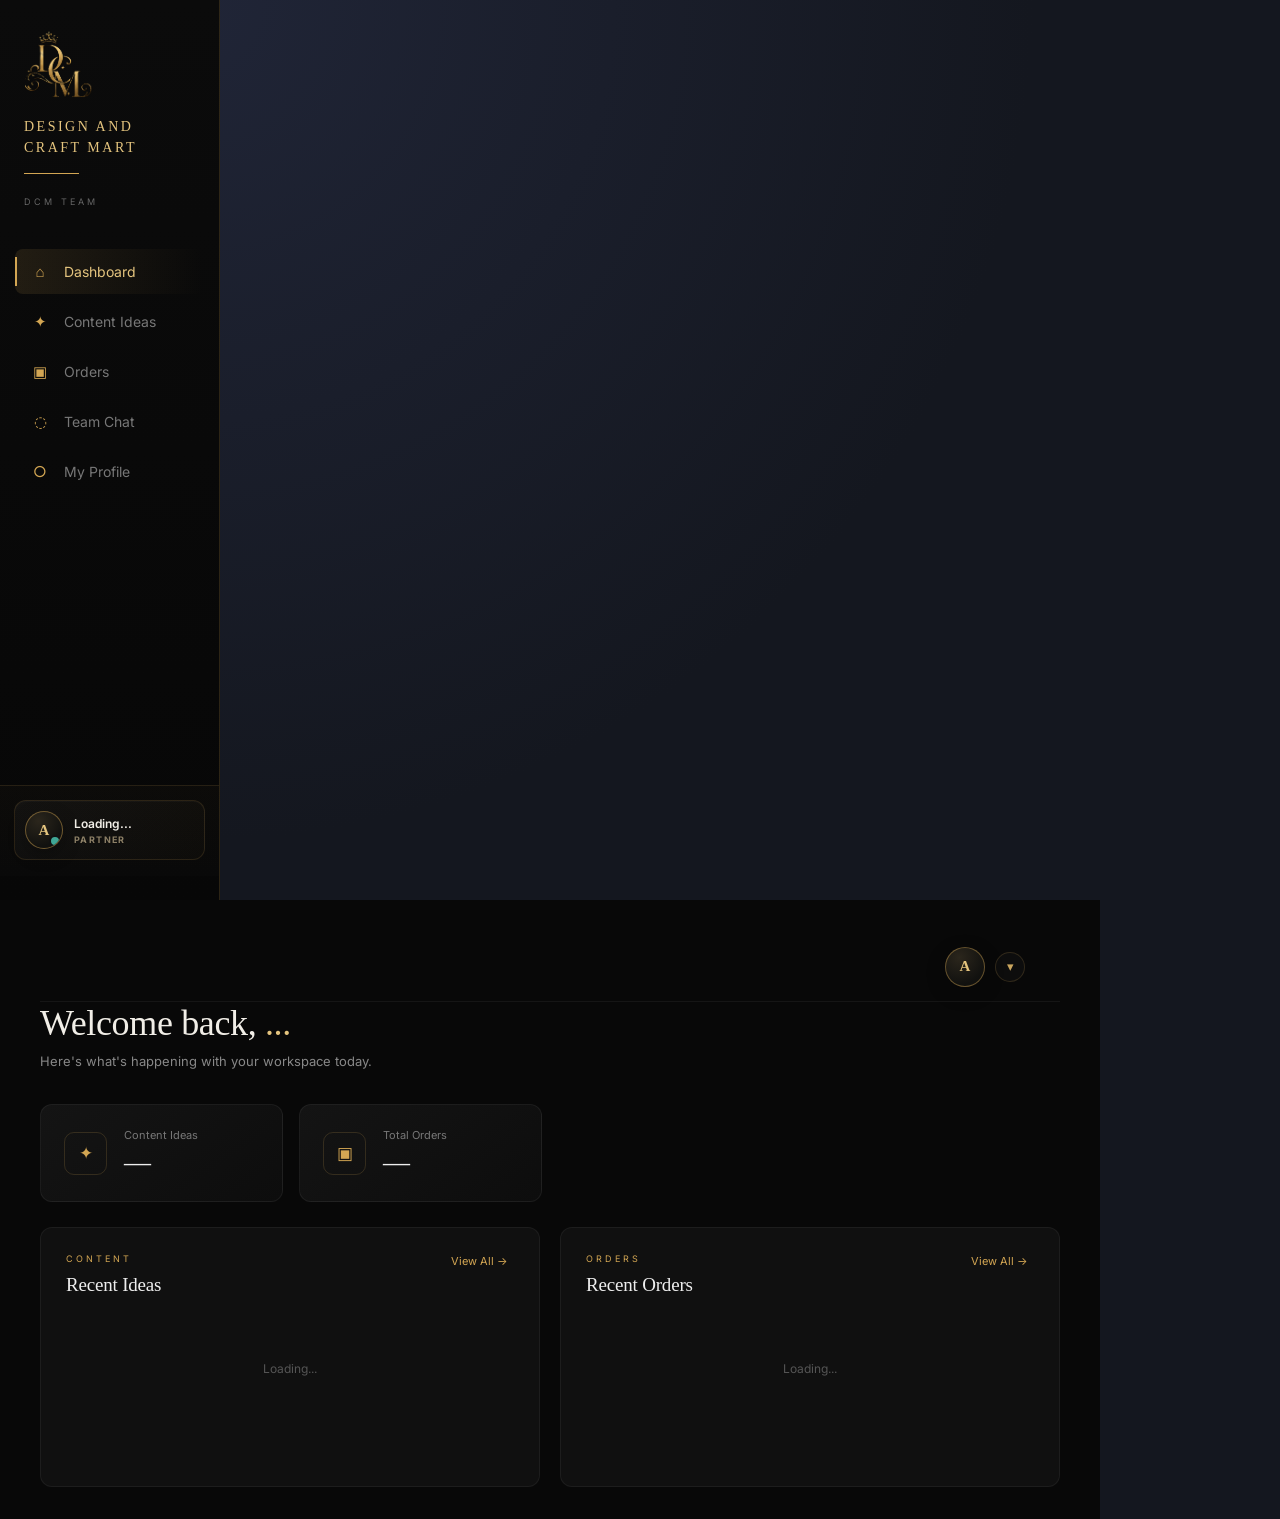
==== commit 9df8bc10: "Fixing User" ====
--- a/app.html
+++ b/app.html
@@ -184,8 +184,10 @@
 
           </div>
 
-
-    </aside>
+</div>
+</div>
+</div>
+</aside>
 
 
     <!-- =========================================================
--- a/css/style.css
+++ b/css/style.css
@@ -10055,4 +10055,420 @@
     #dashboard {
         padding-bottom: 20px;
     }
+}
+
+
+/* =========================================================
+   ORDERS — MOBILE OPTIMIZATION
+========================================================= */
+
+@media (max-width: 680px) {
+
+    /* Orders page spacing */
+    #tab-orders {
+        width: 100%;
+        min-width: 0;
+    }
+
+    #tab-orders .page-heading {
+        margin-bottom: 18px;
+    }
+
+    #tab-orders .page-heading h1 {
+        font-size: 28px;
+        line-height: 1.2;
+    }
+
+    #tab-orders .page-heading p {
+        font-size: 13px;
+        line-height: 1.6;
+    }
+
+
+    /* Order header */
+    #tab-orders .order-page-header {
+        display: flex;
+        flex-direction: column;
+        align-items: stretch;
+        gap: 16px;
+
+        padding: 18px;
+        margin-bottom: 18px;
+    }
+
+    #tab-orders .order-page-header h3 {
+        margin: 5px 0 7px;
+        font-size: 18px;
+    }
+
+    #tab-orders .order-page-header p {
+        margin: 0;
+        font-size: 12px;
+        line-height: 1.6;
+        color: var(--text-dim);
+    }
+
+    #tab-orders .order-page-header .btn-add {
+        width: 100%;
+        min-height: 44px;
+    }
+
+
+    /* Table container */
+    #tab-orders > .panel:last-child {
+        width: 100%;
+        overflow-x: auto !important;
+        -webkit-overflow-scrolling: touch;
+
+        border-radius: 12px;
+    }
+
+
+    /* Orders table */
+    #tab-orders table {
+        width: 100%;
+        min-width: 620px;
+
+        border-collapse: collapse;
+    }
+
+
+    #tab-orders th,
+    #tab-orders td {
+        padding: 13px 12px;
+        font-size: 12px;
+        white-space: normal;
+    }
+
+
+    #tab-orders th {
+        font-size: 10px;
+        letter-spacing: .7px;
+    }
+
+
+    /* Keep customer information readable */
+    #tab-orders td:first-child {
+        min-width: 130px;
+    }
+
+
+    #tab-orders td:nth-child(2) {
+        min-width: 150px;
+    }
+
+
+    #tab-orders td:nth-child(3) {
+        min-width: 80px;
+    }
+
+
+    #tab-orders td:nth-child(4) {
+        min-width: 110px;
+    }
+
+
+    #tab-orders td:nth-child(5) {
+        min-width: 110px;
+    }
+
+
+    /* Empty/loading state */
+    #tab-orders .empty-state {
+        min-height: 100px;
+        padding: 30px 15px;
+        text-align: center;
+    }
+
+}
+
+
+/* =========================================================
+   SMALL PHONES
+========================================================= */
+
+@media (max-width: 390px) {
+
+    #tab-orders .page-heading h1 {
+        font-size: 25px;
+    }
+
+    #tab-orders .order-page-header {
+        padding: 16px;
+    }
+
+    #tab-orders .order-page-header h3 {
+        font-size: 17px;
+    }
+
+    #tab-orders .order-page-header .btn-add {
+        min-height: 42px;
+        font-size: 13px;
+    }
+
+    #tab-orders th,
+    #tab-orders td {
+        padding: 11px 10px;
+        font-size: 11px;
+    }
+
+}
+
+/* =====================================================
+   DCM USER CORNERS — PREMIUM UI
+===================================================== */
+
+.sidebar-footer {
+    margin-top: auto;
+    padding: 14px 14px 16px;
+
+    border-top: 1px solid rgba(211,166,83,0.14);
+
+    background:
+        linear-gradient(
+            180deg,
+            rgba(211,166,83,0.025),
+            rgba(255,255,255,0.008)
+        );
+}
+
+.sidebar-user {
+    width: 100%;
+    min-width: 0;
+
+    display: flex;
+    align-items: center;
+    gap: 11px;
+
+    padding: 10px;
+
+    border: 1px solid rgba(211,166,83,0.14);
+    border-radius: 12px;
+
+    background:
+        linear-gradient(
+            135deg,
+            rgba(255,255,255,0.035),
+            rgba(211,166,83,0.025)
+        );
+
+    box-shadow:
+        inset 0 1px 0 rgba(255,255,255,0.025);
+}
+
+.sidebar-user .user-avatar {
+    position: relative;
+
+    flex: 0 0 38px;
+
+    width: 38px;
+    height: 38px;
+
+    display: flex;
+    align-items: center;
+    justify-content: center;
+
+    border-radius: 50%;
+    overflow: hidden;
+
+    border: 1px solid rgba(211,166,83,0.48);
+
+    background:
+        radial-gradient(
+            circle at 35% 25%,
+            #2b261c,
+            #11110f 72%
+        );
+
+    color: #e4c47e;
+
+    font-family: Georgia, serif;
+    font-size: 15px;
+    font-weight: 600;
+
+    box-shadow:
+        0 6px 18px rgba(0,0,0,0.28);
+}
+
+.sidebar-user .user-avatar::after {
+    content: "";
+
+    position: absolute;
+
+    right: 1px;
+    bottom: 1px;
+
+    width: 8px;
+    height: 8px;
+
+    border-radius: 50%;
+
+    background: #3fa796;
+
+    border: 2px solid #111;
+}
+
+.sidebar-user .user-info {
+    min-width: 0;
+
+    display: flex;
+    flex: 1;
+
+    flex-direction: column;
+
+    gap: 3px;
+}
+
+.sidebar-user .user-info strong {
+    display: block;
+
+    min-width: 0;
+
+    overflow: hidden;
+    text-overflow: ellipsis;
+    white-space: nowrap;
+
+    color: #f1eee7;
+
+    font-size: 12px;
+    font-weight: 600;
+
+    line-height: 1.25;
+}
+
+.sidebar-user .user-info span {
+    display: block;
+
+    color: #8d8067;
+
+    font-size: 9px;
+    font-weight: 700;
+
+    letter-spacing: 1.4px;
+
+    text-transform: uppercase;
+}
+
+
+/* =====================================================
+   TOP-RIGHT USER
+===================================================== */
+
+.topbar-right {
+    gap: 10px;
+}
+
+.topbar-profile {
+    order: 1;
+
+    display: flex;
+    align-items: center;
+}
+
+.topbar-profile .user-avatar.small {
+    width: 40px;
+    height: 40px;
+    min-width: 40px;
+
+    display: flex;
+    align-items: center;
+    justify-content: center;
+
+    border-radius: 50%;
+    overflow: hidden;
+
+    border: 1px solid rgba(211,166,83,0.42);
+
+    background:
+        radial-gradient(
+            circle at 35% 25%,
+            #2b261c,
+            #11110f 72%
+        );
+
+    color: #e4c47e;
+
+    font-family: Georgia, serif;
+    font-size: 15px;
+    font-weight: 600;
+
+    box-shadow:
+        0 6px 20px rgba(0,0,0,0.24);
+}
+
+.topbar-actions {
+    order: 2;
+
+    display: flex;
+    align-items: center;
+
+    margin-left: 0;
+}
+
+.profile-btn {
+    width: 30px;
+    height: 30px;
+
+    min-width: 30px;
+    min-height: 30px;
+
+    display: flex;
+    align-items: center;
+    justify-content: center;
+
+    padding: 0;
+
+    border:
+        1px solid
+        rgba(211,166,83,0.18);
+
+    border-radius: 50%;
+
+    background:
+        rgba(255,255,255,0.025);
+
+    color: #caa65e;
+
+    font-size: 13px;
+
+    line-height: 1;
+
+    transition:
+        background .2s ease,
+        border-color .2s ease,
+        transform .2s ease;
+}
+
+.profile-btn:hover {
+    background:
+        rgba(211,166,83,0.08);
+
+    border-color:
+        rgba(211,166,83,0.42);
+
+    color: #f1d18a;
+
+    transform: translateY(-1px);
+}
+
+.topbar-profile .user-avatar.small.has-image {
+    background-size: cover;
+    background-position: center;
+    background-repeat: no-repeat;
+
+    color: transparent;
+}
+
+
+/* Mobile */
+@media (max-width: 950px) {
+
+    .sidebar-footer {
+        display: none !important;
+    }
+
+    .topbar-right {
+        gap: 7px;
+    }
+
 }
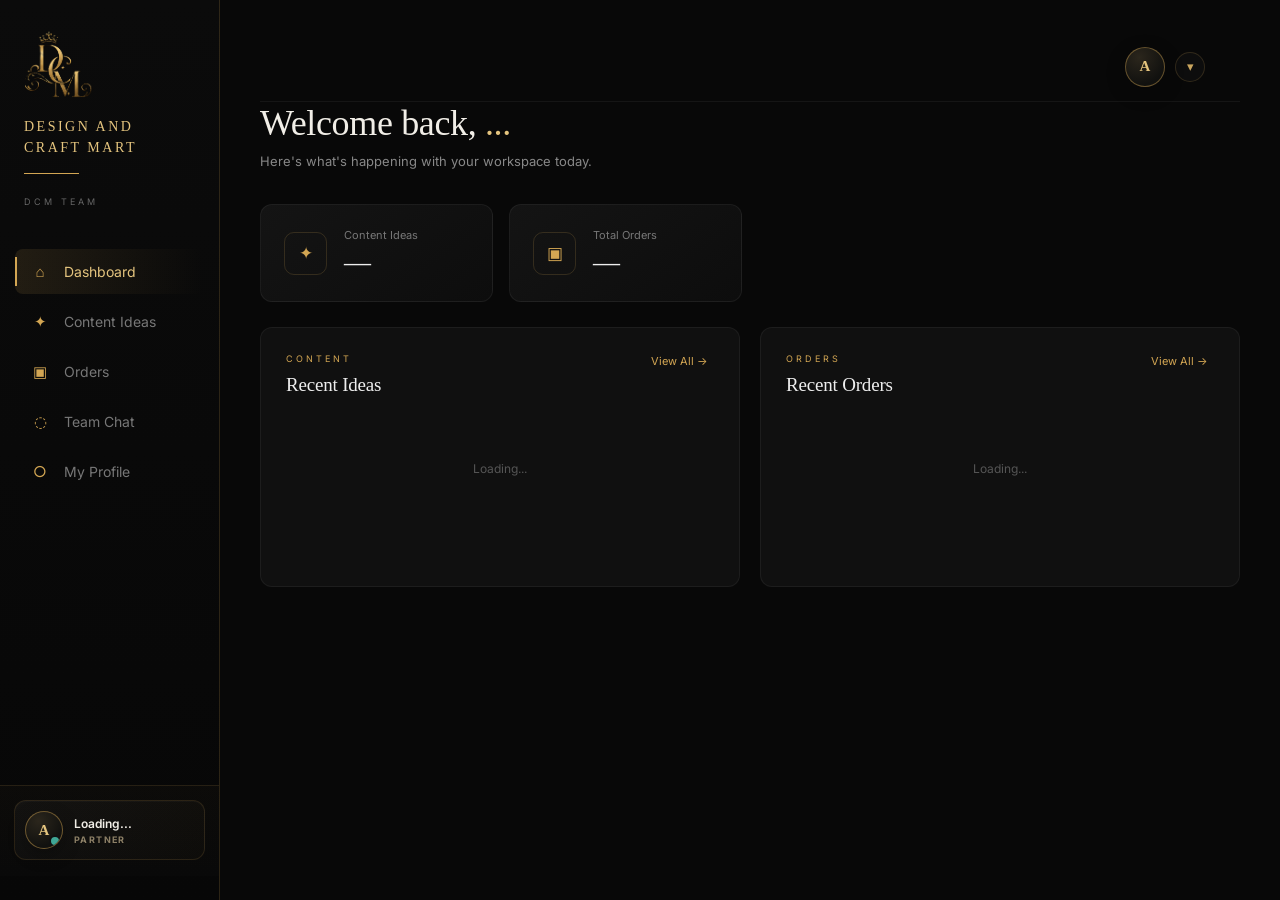
==== commit 57a7f3aa: "Fix app layout after user corner update" ====
--- a/app.html
+++ b/app.html
@@ -184,10 +184,8 @@
 
           </div>
 
-</div>
-</div>
-</div>
-</aside>
+
+    </aside>
 
 
     <!-- =========================================================
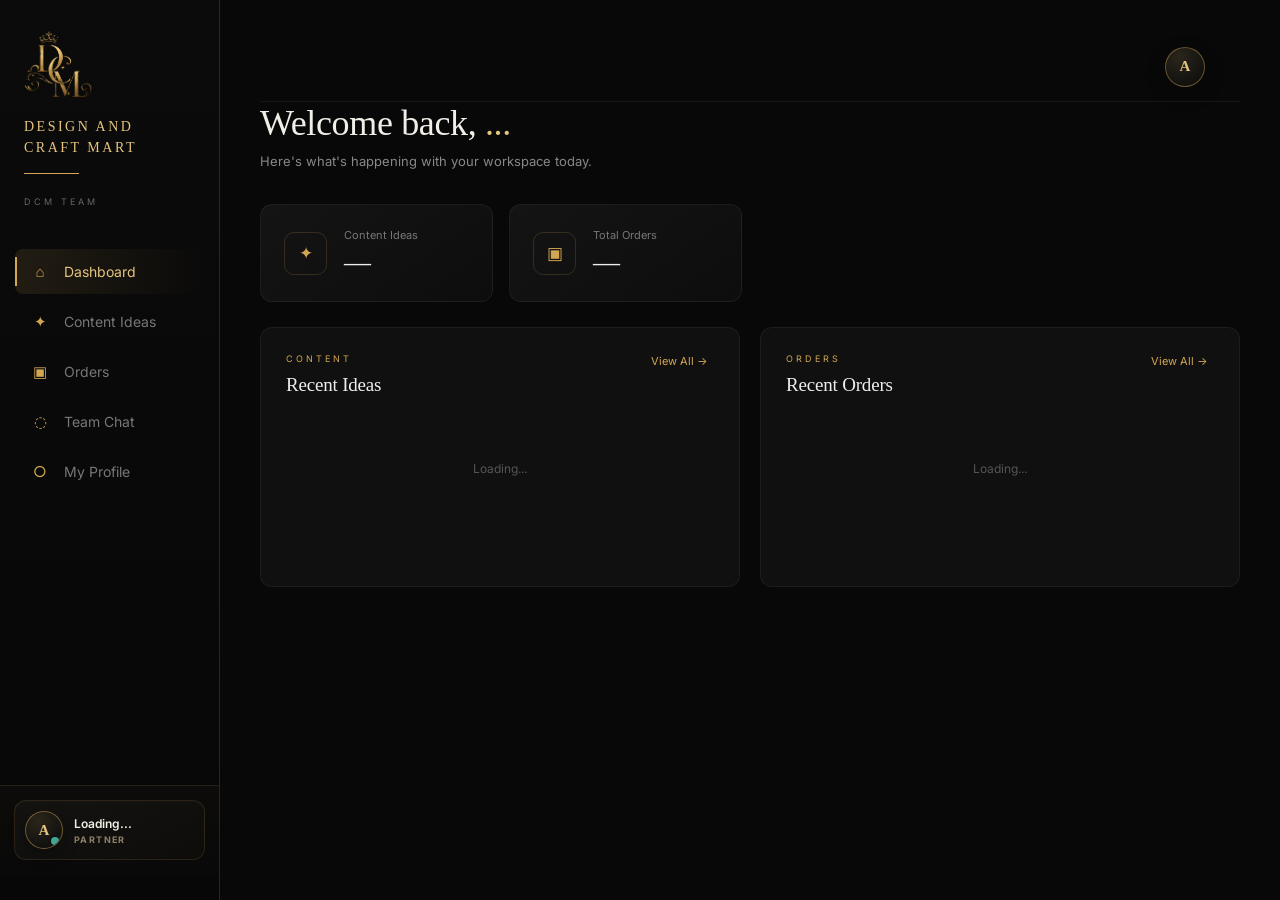
==== commit 1ae4336d: "Change of profile" ====
--- a/app.html
+++ b/app.html
@@ -162,7 +162,13 @@
       <div class="sidebar-footer">
 
 
-        <div class="sidebar-user">
+        <button
+          type="button"
+          class="sidebar-user"
+          id="sidebarUserMenuToggle"
+          aria-expanded="false"
+          aria-haspopup="menu"
+        >
 
           <div
             class="user-avatar"
@@ -183,6 +189,24 @@
             </span>
 
           </div>
+
+        </button>
+
+        <div
+          class="sidebar-user-menu"
+          id="sidebarUserMenu"
+          hidden
+          role="menu"
+        >
+          <button
+            type="button"
+            class="sidebar-user-action"
+            id="sidebarLogoutBtn"
+            role="menuitem"
+          >
+            Log out
+          </button>
+        </div>
 
 
     </aside>
@@ -424,18 +448,12 @@
 
         <div class="topbar-right">
 
-
-          <div class="topbar-actions">
-
-
-
-    <!-- Profile -->
-    <button class="profile-btn" aria-label="Account menu">▾</button>
-
-</div>
-
-
-          <div class="topbar-profile">
+          <button
+            type="button"
+            class="topbar-profile"
+            id="topbarProfileBtn"
+            aria-label="Open profile"
+          >
 
             <div
               class="user-avatar small"
@@ -444,8 +462,7 @@
               A
             </div>
 
-          </div>
-
+          </button>
 
         </div>
 
@@ -1247,6 +1264,13 @@
             Edit Profile
           </button>
 
+        </div>
+
+        <div class="panel" style="margin-top: 20px;">
+          <h3>Login History</h3>
+          <div id="profileLoginHistoryList">
+            <div class="empty-state">Loading...</div>
+          </div>
         </div>
 
       </div>
@@ -1628,6 +1652,13 @@
 
         </div>
 
+        <div class="panel" style="margin-top: 24px;">
+          <h3>Login History</h3>
+          <div id="adminLoginHistoryList">
+            <div class="empty-state">Loading...</div>
+          </div>
+        </div>
+
 
       </section>
 
--- a/css/style.css
+++ b/css/style.css
@@ -731,6 +731,8 @@
 ========================================================= */
 
 .sidebar-footer {
+  position: relative;
+
   margin-top: auto;
 
   padding: 16px 20px 0;
@@ -752,6 +754,55 @@
   color: var(--danger);
 
   cursor: pointer;
+}
+
+.sidebar-user-menu {
+  position: absolute;
+
+  left: 16px;
+  bottom: calc(100% + 8px);
+
+  min-width: 150px;
+
+  padding: 8px;
+
+  border: 1px solid rgba(211,166,83,0.34);
+  border-radius: 10px;
+
+  background: rgba(16, 15, 13, 0.96);
+  box-shadow: 0 14px 30px rgba(0,0,0,0.45);
+
+  z-index: 30;
+}
+
+.sidebar-user-menu[hidden] {
+  display: none;
+}
+
+.sidebar-user-action {
+  width: 100%;
+
+  padding: 8px 10px;
+
+  border: 1px solid rgba(211,166,83,0.18);
+  border-radius: 8px;
+
+  background: rgba(211,166,83,0.05);
+  color: #f3d999;
+
+  font-size: 12px;
+  font-weight: 600;
+  letter-spacing: 0.04em;
+
+  cursor: pointer;
+
+  transition: background 0.2s ease, border-color 0.2s ease, transform 0.2s ease;
+}
+
+.sidebar-user-action:hover {
+  background: rgba(211,166,83,0.12);
+  border-color: rgba(211,166,83,0.42);
+  transform: translateY(-1px);
 }
 
 
@@ -10254,6 +10305,20 @@
 
     box-shadow:
         inset 0 1px 0 rgba(255,255,255,0.025);
+
+    cursor: pointer;
+    text-align: left;
+    transition: border-color 0.2s ease, background 0.2s ease, transform 0.2s ease;
+}
+
+.sidebar-user:hover {
+    border-color: rgba(211,166,83,0.32);
+    background: linear-gradient(
+        135deg,
+        rgba(255,255,255,0.05),
+        rgba(211,166,83,0.04)
+    );
+    transform: translateY(-1px);
 }
 
 .sidebar-user .user-avatar {
@@ -10405,50 +10470,27 @@
     margin-left: 0;
 }
 
-.profile-btn {
-    width: 30px;
-    height: 30px;
-
-    min-width: 30px;
-    min-height: 30px;
-
+.topbar-profile {
+    padding: 0;
+    border: none;
+    background: transparent;
+    cursor: pointer;
     display: flex;
     align-items: center;
     justify-content: center;
-
-    padding: 0;
-
-    border:
-        1px solid
-        rgba(211,166,83,0.18);
-
-    border-radius: 50%;
-
-    background:
-        rgba(255,255,255,0.025);
-
-    color: #caa65e;
-
-    font-size: 13px;
-
-    line-height: 1;
-
-    transition:
-        background .2s ease,
-        border-color .2s ease,
-        transform .2s ease;
-}
-
-.profile-btn:hover {
-    background:
-        rgba(211,166,83,0.08);
-
-    border-color:
-        rgba(211,166,83,0.42);
-
-    color: #f1d18a;
-
+    transition: transform 0.2s ease, opacity 0.2s ease;
+}
+
+.topbar-profile:hover {
     transform: translateY(-1px);
+    opacity: 0.96;
+}
+
+.topbar-profile:focus-visible,
+.sidebar-user:focus-visible,
+.sidebar-user-action:focus-visible {
+    outline: 2px solid rgba(211,166,83,0.8);
+    outline-offset: 2px;
 }
 
 .topbar-profile .user-avatar.small.has-image {
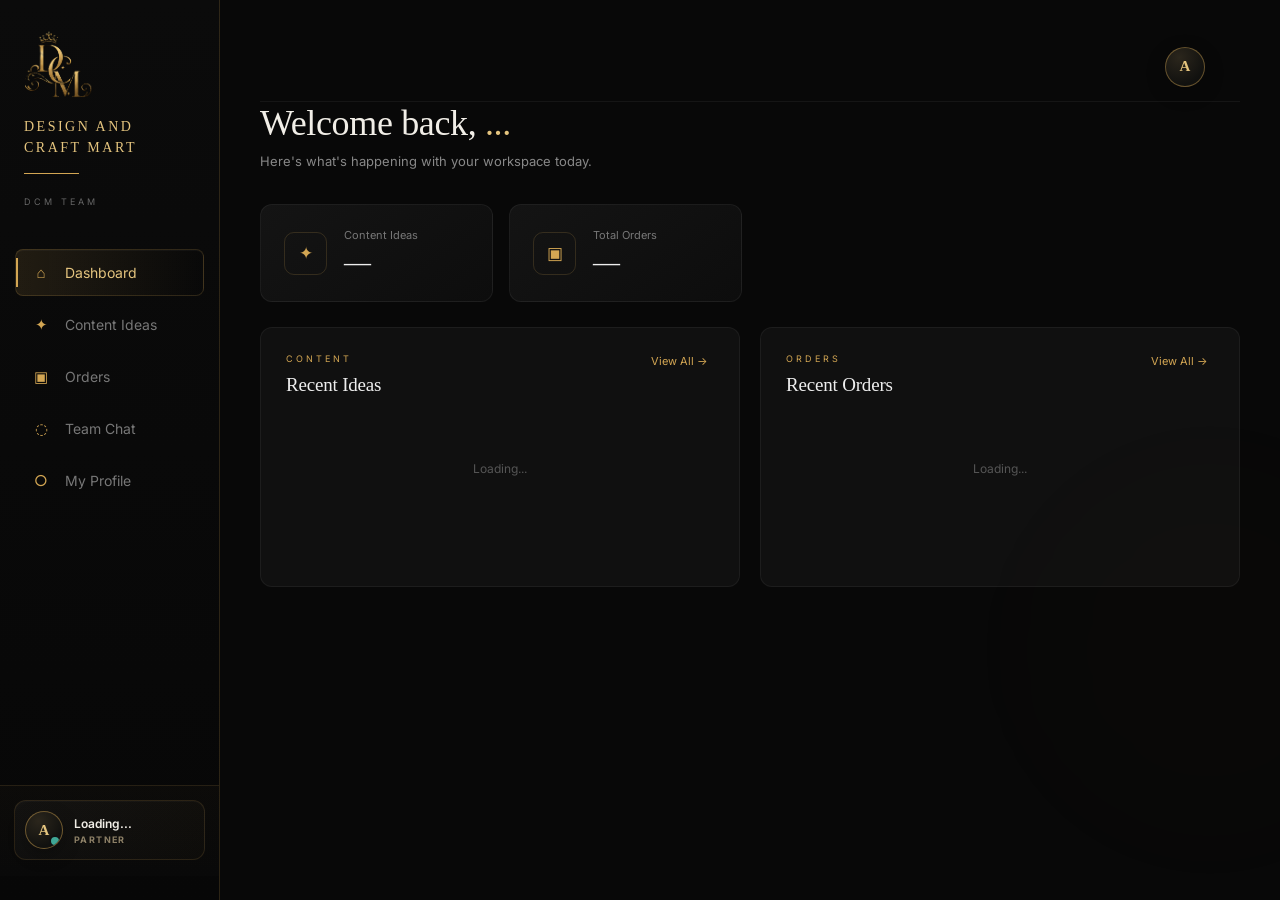
==== commit 2f45f626: "Remove Login History" ====
--- a/app.html
+++ b/app.html
@@ -1266,13 +1266,6 @@
 
         </div>
 
-        <div class="panel" style="margin-top: 20px;">
-          <h3>Login History</h3>
-          <div id="profileLoginHistoryList">
-            <div class="empty-state">Loading...</div>
-          </div>
-        </div>
-
       </div>
 
     </div>
@@ -1652,12 +1645,6 @@
 
         </div>
 
-        <div class="panel" style="margin-top: 24px;">
-          <h3>Login History</h3>
-          <div id="adminLoginHistoryList">
-            <div class="empty-state">Loading...</div>
-          </div>
-        </div>
 
 
       </section>
--- a/css/style.css
+++ b/css/style.css
@@ -26,11 +26,13 @@
   --danger: #e2604f;
 
   --radius: 10px;
-}
-
-
-/* =========================================================
-   GLOBAL
+  --shadow-soft: 0 18px 40px rgba(0, 0, 0, 0.28);
+  --shadow-gold: 0 12px 30px rgba(211, 166, 83, 0.14);
+}
+
+
+/* =========================================================
+   GLOBAL DECORATION + MOTION SYSTEM
 ========================================================= */
 
 * {
@@ -43,13 +45,25 @@
 }
 
 body {
+  position: relative;
   margin: 0;
 
   background:
     radial-gradient(
       circle at 15% 0%,
-      #202537 0%,
-      var(--ink) 45%
+      rgba(204, 164, 90, 0.08),
+      transparent 20%
+    ),
+    radial-gradient(
+      circle at 85% 100%,
+      rgba(204, 164, 90, 0.06),
+      transparent 25%
+    ),
+    linear-gradient(
+      180deg,
+      #0a0a0a,
+      #0d0d0d 35%,
+      #090909
     );
 
   color: var(--text);
@@ -57,6 +71,35 @@
   font-family: 'Inter', sans-serif;
 
   min-height: 100vh;
+  overflow-x: hidden;
+}
+
+body::before,
+body::after {
+  content: "";
+  position: fixed;
+  inset: auto;
+  pointer-events: none;
+  z-index: 0;
+  border-radius: 50%;
+  filter: blur(80px);
+  opacity: 0.18;
+}
+
+body::before {
+  width: 340px;
+  height: 340px;
+  left: -120px;
+  top: 30px;
+  background: rgba(211, 166, 83, 0.10);
+}
+
+body::after {
+  width: 420px;
+  height: 420px;
+  right: -140px;
+  bottom: 40px;
+  background: rgba(211, 166, 83, 0.06);
 }
 
 button,
@@ -68,6 +111,60 @@
 
 button {
   cursor: pointer;
+}
+
+button,
+.nav-item,
+.card,
+.panel,
+.stat-card,
+.profile-card,
+.idea-card,
+.order-card,
+.join-request-card,
+.chat-message,
+.login-button,
+.sidebar-user,
+.topbar-profile,
+.sidebar-user-action,
+.mobile-menu-btn,
+.mobile-menu-close,
+.modal-close,
+.btn-add,
+.card-action-primary,
+.card-action-secondary,
+.profile-avatar-edit {
+  transition:
+    transform 0.22s ease,
+    border-color 0.22s ease,
+    box-shadow 0.22s ease,
+    background 0.22s ease,
+    opacity 0.22s ease,
+    color 0.22s ease;
+}
+
+button:hover:not(:disabled),
+.nav-item:hover,
+.sidebar-user:hover,
+.topbar-profile:hover,
+.sidebar-user-action:hover,
+.modal-close:hover,
+.btn-add:hover,
+.login-button:hover,
+.card-action-primary:hover,
+.card-action-secondary:hover {
+  transform: translateY(-1px);
+}
+
+button:active:not(:disabled),
+.nav-item:active,
+.sidebar-user:active,
+.topbar-profile:active,
+.sidebar-user-action:active,
+.modal-close:active,
+.btn-add:active,
+.login-button:active {
+  transform: translateY(0);
 }
 
 h1,
@@ -76,6 +173,124 @@
 .brand {
   font-family: 'Space Grotesk', sans-serif;
   letter-spacing: -0.01em;
+}
+
+.page-enter,
+.fade-up,
+.main,
+.app-shell,
+.login-shell,
+.join-page,
+.dashboard-tab,
+#tab-profile,
+#tab-team-chat,
+#tab-orders,
+#tab-content,
+#tab-admin,
+.modal-card,
+.panel,
+.stat-card,
+.card,
+.profile-card,
+.order-card,
+.join-request-card,
+.team-chat-panel {
+  opacity: 0;
+  animation: pageFadeIn 0.6s cubic-bezier(0.22, 1, 0.36, 1) forwards;
+}
+
+.page-enter,
+.fade-up,
+.page-heading,
+.login-card,
+.join-card,
+.profile-avatar-wrap,
+.business-card,
+.chat-message,
+.idea-card,
+.order-card,
+.panel,
+.stat-card,
+.card,
+.profile-card,
+.admin-card {
+  will-change: transform, opacity;
+}
+
+@keyframes pageFadeIn {
+  from {
+    opacity: 0;
+    transform: translateY(10px);
+  }
+  to {
+    opacity: 1;
+    transform: translateY(0);
+  }
+}
+
+@keyframes fadeUp {
+  from {
+    opacity: 0;
+    transform: translateY(14px);
+  }
+  to {
+    opacity: 1;
+    transform: translateY(0);
+  }
+}
+
+@keyframes dropdownIn {
+  from {
+    opacity: 0;
+    transform: translateY(8px) scale(0.98);
+  }
+  to {
+    opacity: 1;
+    transform: translateY(0) scale(1);
+  }
+}
+
+body.page-ready .login-brand,
+body.page-ready .login-card,
+body.page-ready .brand-content,
+body.page-ready .join-card,
+body.page-ready .page-heading {
+  animation: pageFadeIn 0.6s cubic-bezier(0.22, 1, 0.36, 1) both;
+}
+
+body.page-ready .login-brand { animation-delay: 80ms; }
+body.page-ready .login-card { animation-delay: 120ms; }
+body.page-ready .brand-content { animation-delay: 140ms; }
+body.page-ready .join-card { animation-delay: 100ms; }
+body.page-ready .page-heading { animation-delay: 100ms; }
+
+body.page-ready .card,
+body.page-ready .idea-card,
+body.page-ready .order-card,
+body.page-ready .join-request-card,
+body.page-ready .chat-message,
+body.page-ready .stat-card,
+body.page-ready .panel {
+  animation: fadeUp 0.45s ease-out both;
+}
+
+body.page-ready .stat-card:nth-child(1) { animation-delay: 0ms; }
+body.page-ready .stat-card:nth-child(2) { animation-delay: 60ms; }
+body.page-ready .stat-card:nth-child(3) { animation-delay: 120ms; }
+body.page-ready .stat-card:nth-child(4) { animation-delay: 180ms; }
+
+.sidebar-user-menu.is-open {
+  display: block;
+  animation: dropdownIn 0.18s ease-out both;
+}
+
+@media (prefers-reduced-motion: reduce) {
+  *, *::before, *::after {
+    animation-duration: 0.01ms !important;
+    animation-iteration-count: 1 !important;
+    transition-duration: 0.01ms !important;
+    scroll-behavior: auto !important;
+  }
 }
 
 
@@ -399,23 +614,28 @@
   margin-top: 8px;
   margin-bottom: 0;
 
-  background: #0d0d0d;
-
-  border: 1px solid #343434;
+  background: rgba(15, 15, 15, 0.9);
+
+  border: 1px solid rgba(142, 130, 104, 0.45);
 
   border-radius: 9px;
 
   color: #f3f3f3;
 
-  transition: 0.25s;
+  transition:
+    border-color 0.2s ease,
+    box-shadow 0.2s ease,
+    background 0.2s ease,
+    transform 0.2s ease;
 }
 
 .login-card input[type="email"]:focus,
 .login-card input[type="password"]:focus {
-  border-color: #c89d4b;
+  border-color: rgba(211, 166, 83, 0.8);
+  background: rgba(17, 17, 17, 1);
 
   box-shadow:
-    0 0 0 3px rgba(200, 157, 75, 0.08);
+    0 0 0 3px rgba(211, 166, 83, 0.08);
 
   outline: none;
 }
@@ -679,7 +899,14 @@
 
   cursor: pointer;
 
-  transition: 0.2s;
+  border: 1px solid transparent;
+
+  transition:
+    transform 0.2s ease,
+    background 0.2s ease,
+    border-color 0.2s ease,
+    color 0.2s ease,
+    box-shadow 0.2s ease;
 
   font-size: 14px;
 }
@@ -688,6 +915,14 @@
   color: #ddd;
 
   background: rgba(255, 255, 255, 0.025);
+  border-color: rgba(211, 166, 83, 0.18);
+  transform: translateX(3px);
+  box-shadow: inset 0 1px 0 rgba(255,255,255,0.04);
+}
+
+.nav-item:hover .nav-icon {
+  color: #f1d18a;
+  transform: translateX(2px);
 }
 
 .nav-item.active {
@@ -699,6 +934,9 @@
       rgba(211, 166, 83, 0.12),
       transparent
     );
+
+  border-color: rgba(211, 166, 83, 0.18);
+  box-shadow: inset 0 1px 0 rgba(255,255,255,0.03);
 }
 
 .nav-item.active::before {
@@ -723,6 +961,8 @@
   color: var(--gold);
 
   font-size: 15px;
+
+  transition: transform 0.2s ease, color 0.2s ease;
 }
 
 
@@ -773,6 +1013,8 @@
   box-shadow: 0 14px 30px rgba(0,0,0,0.45);
 
   z-index: 30;
+  opacity: 1;
+  transform-origin: bottom left;
 }
 
 .sidebar-user-menu[hidden] {
@@ -805,6 +1047,45 @@
   transform: translateY(-1px);
 }
 
+.sidebar-user {
+  width: 100%;
+  min-width: 0;
+
+  display: flex;
+  align-items: center;
+  gap: 11px;
+
+  padding: 10px;
+
+  border: 1px solid rgba(211,166,83,0.14);
+  border-radius: 12px;
+
+  background:
+    linear-gradient(
+      135deg,
+      rgba(255,255,255,0.035),
+      rgba(211,166,83,0.025)
+    );
+
+  box-shadow:
+    inset 0 1px 0 rgba(255,255,255,0.025);
+
+  cursor: pointer;
+  text-align: left;
+  transition: border-color 0.2s ease, background 0.2s ease, transform 0.2s ease, box-shadow 0.2s ease;
+}
+
+.sidebar-user:hover {
+  border-color: rgba(211,166,83,0.32);
+  background: linear-gradient(
+    135deg,
+    rgba(255,255,255,0.05),
+    rgba(211,166,83,0.04)
+  );
+  transform: translateY(-1px);
+  box-shadow: 0 10px 24px rgba(0,0,0,0.18);
+}
+
 
 /* =========================================================
    MAIN
@@ -943,48 +1224,46 @@
   gap: 0 16px;
 }
 
+textarea,
+select,
+input:not([type="checkbox"]):not([type="radio"]) {
+  width: 100%;
+
+  background: rgba(23, 27, 36, 0.85);
+
+  border: 1px solid rgba(144, 138, 120, 0.36);
+
+  border-radius: 8px;
+
+  padding: 11px 12px;
+
+  color: var(--text);
+
+  font-size: 14px;
+
+  margin-bottom: 18px;
+
+  font-family: inherit;
+
+  transition:
+    border-color 0.2s ease,
+    box-shadow 0.2s ease,
+    background 0.2s ease,
+    transform 0.2s ease;
+}
+
 textarea {
-  width: 100%;
-
-  background: #171b24;
-
-  border: 1px solid #333a4a;
-
-  border-radius: 8px;
-
-  padding: 11px 12px;
-
-  color: var(--text);
-
-  font-size: 14px;
-
-  margin-bottom: 18px;
-
-  font-family: inherit;
-
   resize: vertical;
-
   min-height: 70px;
 }
 
-select {
-  width: 100%;
-
-  background: #171b24;
-
-  border: 1px solid #333a4a;
-
-  border-radius: 8px;
-
-  padding: 11px 12px;
-
-  color: var(--text);
-
-  font-size: 14px;
-
-  margin-bottom: 18px;
-
-  font-family: inherit;
+textarea:focus,
+select:focus,
+input:not([type="checkbox"]):not([type="radio"]):focus {
+  border-color: rgba(211, 166, 83, 0.8);
+  box-shadow: 0 0 0 3px rgba(211, 166, 83, 0.08);
+  background: rgba(16, 16, 16, 1);
+  outline: none;
 }
 
 .btn-add {
@@ -1002,11 +1281,17 @@
 
   cursor: pointer;
 
-  transition: 0.2s;
+  transition:
+    transform 0.2s ease,
+    box-shadow 0.2s ease,
+    background 0.2s ease,
+    opacity 0.2s ease;
 }
 
 .btn-add:hover {
   background: #4fbcaa;
+  box-shadow: var(--shadow-gold);
+  transform: translateY(-1px);
 }
 
 .btn-add:disabled {
@@ -1238,12 +1523,16 @@
 
   border-radius: 12px;
 
-  transition: 0.25s;
+  transition:
+    transform 0.25s ease,
+    border-color 0.25s ease,
+    box-shadow 0.25s ease,
+    background 0.25s ease;
 }
 
 .stat-card:hover {
-  border-color: var(--border);
-
+  border-color: rgba(211, 166, 83, 0.28);
+  box-shadow: var(--shadow-gold);
   transform: translateY(-2px);
 }
 
@@ -10478,12 +10767,22 @@
     display: flex;
     align-items: center;
     justify-content: center;
-    transition: transform 0.2s ease, opacity 0.2s ease;
+    transition: transform 0.2s ease, opacity 0.2s ease, box-shadow 0.2s ease;
+    border-radius: 50%;
 }
 
 .topbar-profile:hover {
-    transform: translateY(-1px);
+    transform: scale(1.03);
     opacity: 0.96;
+}
+
+.topbar-profile .user-avatar.small {
+    transition: border-color 0.2s ease, box-shadow 0.2s ease, transform 0.2s ease;
+}
+
+.topbar-profile:hover .user-avatar.small {
+    border-color: rgba(211,166,83,0.68);
+    box-shadow: 0 0 0 2px rgba(211,166,83,0.08), 0 12px 24px rgba(0,0,0,0.24);
 }
 
 .topbar-profile:focus-visible,
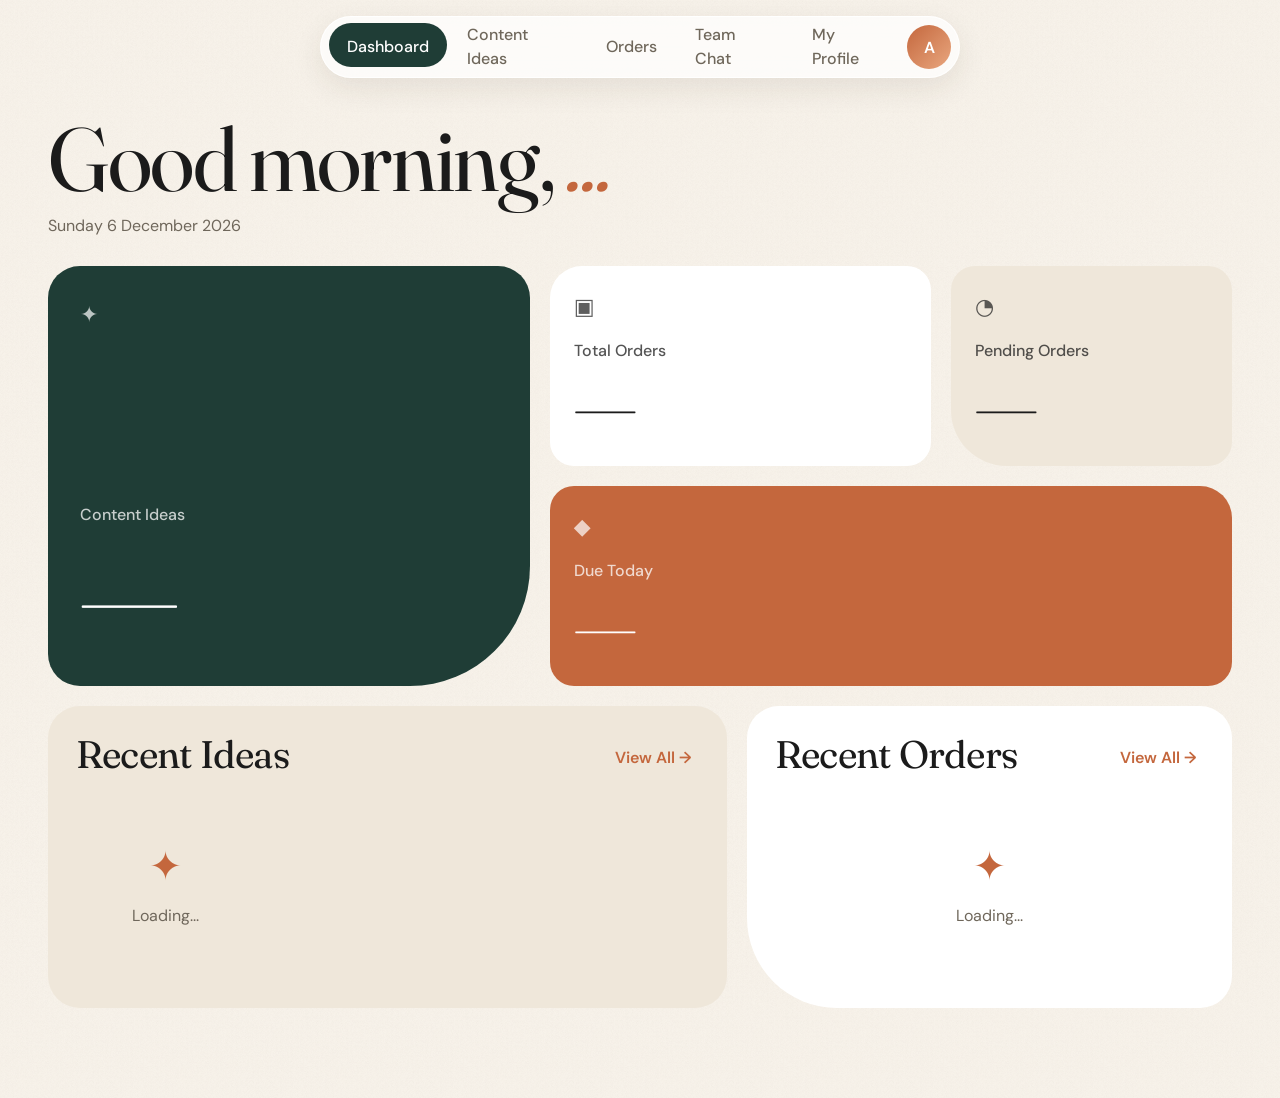
==== commit fd5103a7: "New editorial design" ====
--- a/app.html
+++ b/app.html
@@ -19,7 +19,7 @@
   <link rel="icon" href="assets/logo.png" type="image/png">
 
   <!-- MAIN CSS -->
-  <link rel="stylesheet" href="css/style.css">
+  <link rel="preconnect" href="https://fonts.googleapis.com"><link href="https://fonts.googleapis.com/css2?family=Fraunces:ital,opsz,wght@0,9..144,400;0,9..144,600;1,9..144,400&family=DM+Sans:wght@400;500;600&display=swap" rel="stylesheet"><link rel="stylesheet" href="css/dcm.css">
 
 </head>
 
@@ -421,7 +421,9 @@
          MAIN
     ======================================================== -->
 
-    <main class="main">
+    <button type="button" class="dock-plus" id="dockPlus" aria-label="Quick add">+</button>
+<div class="quick-sheet" id="quickSheet" hidden><button type="button" data-q="order">New order</button><button type="button" data-q="idea">New idea</button></div>
+<main class="main">
 
 
       <!-- =====================================================
@@ -485,9 +487,7 @@
 
           <div>
 
-            <h1>
-              Welcome back,
-              <span id="dashboardName">
+            <h1 id="greetingH1"><span id="greetWord">Good day</span>, <span id="dashboardName">
                 ...
               </span>
             </h1>
@@ -547,6 +547,8 @@
             </div>
 
           </div>
+<div class="stat-card"><div class="stat-icon">◔</div><div><span>Pending Orders</span><strong id="statPending">—</strong></div></div>
+<div class="stat-card"><div class="stat-icon">◆</div><div><span>Due Today</span><strong id="statDue">—</strong></div></div>
 
 
         </div>
@@ -845,63 +847,8 @@
 
         <!-- ORDERS TABLE -->
 
-        <div
-          class="panel"
-          style="padding:0; overflow-x:auto;"
-        >
-
-
-          <table>
-
-            <thead>
-
-              <tr>
-
-                <th>
-                  Customer
-                </th>
-
-                <th>
-                  Details
-                </th>
-
-                <th>
-                  Price
-                </th>
-
-                <th>
-                  Delivery
-                </th>
-
-                <th>
-                  Status
-                </th>
-
-              </tr>
-
-            </thead>
-
-
-            <tbody id="ordersBody">
-
-              <tr>
-
-                <td
-                  colspan="5"
-                  class="empty-state"
-                >
-                  Loading...
-                </td>
-
-              </tr>
-
-            </tbody>
-
-
-          </table>
-
-
-        </div>
+        <div class="view-toggle" id="ordersViewToggle"><button type="button" class="on" data-view="board">Board</button><button type="button" data-view="list">List</button></div>
+<div id="ordersBoard"></div>
 
 
       </section>
@@ -2244,6 +2191,7 @@
   
   <script src="js/app.js"></script>
   <script src="js/navigation-fix.js"></script>
+  <script src="js/dcm-ui.js"></script>
 
 
 </body>
--- a/css/dcm.css
+++ b/css/dcm.css
@@ -0,0 +1,269 @@
+/* DCM — Warm Editorial Luxury. Replaces css/style.css for app.html */
+:root{--bg:#F7F2EA;--sand:#EFE7DA;--w:#fff;--g:#1F3D36;--c:#C4673D;--ink:#1B1B1B;--mu:#6F675B;--sage:#DCE8D8;--amb:#F6E3B4;--sky:#D6E6F2;--blu:#F4D9D3;--sh:0 10px 30px rgba(60,40,20,.09);--sp:cubic-bezier(.34,1.4,.5,1);--text-dim:#6F675B;color-scheme:light}
+*{box-sizing:border-box;margin:0}
+html{scroll-padding-top:env(safe-area-inset-top,0px)}
+body{background:var(--bg) url("data:image/svg+xml,%3Csvg xmlns='http://www.w3.org/2000/svg' width='160' height='160'%3E%3Cfilter id='n'%3E%3CfeTurbulence baseFrequency='.8' numOctaves='2'/%3E%3CfeColorMatrix values='0 0 0 0 .4 0 0 0 0 .3 0 0 0 0 .2 0 0 0 .07 0'/%3E%3C/filter%3E%3Crect width='160' height='160' filter='url(%23n)'/%3E%3C/svg%3E");font:400 16px/1.5 'DM Sans',system-ui,sans-serif;color:var(--ink);min-height:100vh;padding-top:env(safe-area-inset-top,0px)}
+h1,h2,h3{font-family:Fraunces,Georgia,serif;font-weight:400;letter-spacing:-.02em;line-height:1.05}
+button,input,select,textarea{font:inherit;color:inherit}
+button{cursor:pointer}
+:focus-visible{outline:3px solid var(--c);outline-offset:2px}
+a{color:var(--c)}
+.app-shell{display:block}
+.main{max-width:1440px;margin:0 auto;padding:112px 48px 90px}
+.eyebrow,.section-label,.modal-eyebrow{display:none}
+.topbar{display:none}
+.mobile-menu,.mobile-menu-overlay{display:none}
+.mobile-menu-btn,.mobile-brand{display:none}
+
+/* ===== floating pill nav (uses the existing .sidebar markup) ===== */
+.sidebar{position:fixed;top:calc(16px + env(safe-area-inset-top,0px));left:50%;transform:translateX(-50%);z-index:40;display:flex;align-items:center;gap:6px;padding:6px 8px;border-radius:999px;background:rgba(255,255,255,.72);backdrop-filter:blur(16px);-webkit-backdrop-filter:blur(16px);box-shadow:var(--sh);border:1px solid rgba(255,255,255,.85)}
+.sidebar-brand{display:none}
+.sidebar-nav{position:relative;display:flex;gap:2px}
+.nav-item{position:relative;z-index:1;display:flex;align-items:center;gap:8px;min-height:44px;padding:0 18px;border-radius:999px;font-weight:500;color:var(--mu);cursor:pointer;user-select:none;transition:color .3s}
+.nav-icon{display:none}
+.nav-item.active{color:#fff}
+.nav-ind{position:absolute;top:0;left:0;height:44px;border-radius:999px;background:var(--g);transition:transform .45s var(--sp),width .45s var(--sp);z-index:0}
+.sidebar-footer{position:relative}
+.sidebar-user{display:flex;align-items:center;gap:10px;background:none;border:0;padding:0;text-align:left}
+.user-info{display:none}
+.user-avatar,.profile-avatar{width:44px;height:44px;border-radius:50%;background:linear-gradient(135deg,var(--c),#e9a77f);color:#fff;display:grid;place-items:center;font:600 16px 'DM Sans';flex:none}
+.sidebar-user-menu{position:absolute;right:0;top:56px;min-width:160px;background:var(--w);border-radius:20px;box-shadow:var(--sh);padding:8px}
+.sidebar-user-menu[hidden]{display:none}
+.sidebar-user-action{width:100%;min-height:44px;border:0;background:none;border-radius:14px;text-align:left;padding:0 14px;font-weight:600;color:var(--c)}
+.sidebar-user-action:hover{background:var(--sand)}
+
+/* ===== headings and motion ===== */
+.page-heading{margin-bottom:28px}
+.page-heading h1{font-size:clamp(44px,7vw,104px);margin-bottom:8px}
+.page-heading h1 em,.page-heading h1 .it{font-style:italic;color:var(--c)}
+.page-heading p{color:var(--mu)}
+#greetingH1 #dashboardName{font-style:italic;color:var(--c)}
+section[id^="tab-"]{animation:rise .5s ease both}
+@keyframes rise{from{opacity:0;transform:translateY(16px)}to{opacity:1;transform:none}}
+.stagger>*{animation:rise .55s ease both;animation-delay:calc(var(--i,0)*60ms)}
+
+/* ===== buttons ===== */
+.btn-add,.card-action-primary,.card-flip-button,.btn-secondary,.btn-cancel,.btn-reject,.approve-btn,.reject-btn,.text-button,.content-view-btn,.chat-send-button{display:inline-flex;align-items:center;justify-content:center;gap:8px;min-height:48px;padding:0 24px;border-radius:999px;border:0;font-weight:600;transition:transform .25s var(--sp),box-shadow .25s}
+.btn-add,.card-action-primary,.chat-send-button,.approve-btn{background:var(--g);color:#fff}
+.card-flip-button{background:var(--c);color:#fff}
+.btn-secondary,.btn-cancel,.content-view-btn{background:var(--sand);color:var(--ink)}
+.btn-reject,.reject-btn{background:var(--blu);color:#8a3414}
+.text-button{background:none;color:var(--c);padding:0 8px}
+.btn-add:hover,.card-action-primary:hover,.card-flip-button:hover,.chat-send-button:hover{transform:translateY(-2px);box-shadow:var(--sh)}
+
+/* ===== dashboard bento ===== */
+.stats-grid{display:grid;grid-template-columns:repeat(12,1fr);gap:20px;margin-bottom:20px}
+.stat-card{grid-column:span 3;background:var(--w);border-radius:28px;padding:24px;display:flex;flex-direction:column;justify-content:space-between;gap:12px;min-height:200px;transition:transform .35s var(--sp),box-shadow .35s}
+.stat-card:hover{transform:translateY(-4px);box-shadow:var(--sh)}
+.stat-card:nth-child(1){grid-column:span 5;grid-row:span 2;background:var(--g);color:#fff;border-radius:32px 32px 120px 32px;min-height:420px;padding:32px}
+.stat-card:nth-child(2){grid-column:span 4;border-radius:32px 24px 24px 24px}
+.stat-card:nth-child(3){grid-column:span 3;background:var(--sand);border-radius:24px 24px 24px 56px}
+.stat-card:nth-child(4){grid-column:span 7;background:var(--c);color:#fff;border-radius:24px 32px 24px 24px;min-height:200px}
+.stat-card div:nth-child(2){display:flex;flex-direction:column}
+.stat-card span{font-weight:500;opacity:.75}
+.stat-card strong{font:400 88px/.9 Fraunces,serif;letter-spacing:-.04em}
+.stat-card:nth-child(1) strong{font-size:clamp(110px,11vw,170px)}
+.stat-icon{font-size:22px;opacity:.7}
+.dashboard-columns{display:grid;grid-template-columns:7fr 5fr;gap:20px}
+.dashboard-panel,.panel,.profile-card{background:var(--w);border-radius:32px;padding:28px}
+.dashboard-panel:first-child{background:var(--sand)}
+.dashboard-panel:last-child{border-radius:32px 32px 32px 90px}
+.panel-heading{display:flex;justify-content:space-between;align-items:flex-start;margin-bottom:18px}
+.panel-heading h3,.panel h3{font-size:clamp(28px,3vw,40px)}
+#dashboardIdeas{display:flex;padding-left:40px;overflow-x:auto;padding-bottom:16px}
+.dashboard-list-item{flex:none;width:150px;margin-left:-40px;transition:transform .4s var(--sp)}
+.dashboard-list-item:hover{transform:translateY(-14px) rotate(-3deg);z-index:2}
+.dashboard-list-item img{width:150px;height:200px;object-fit:cover;border-radius:22px;border:4px solid var(--sand);box-shadow:var(--sh);display:block;background:var(--amb)}
+.dashboard-list-item div{padding:8px 4px}
+.dashboard-list-item strong,.dashboard-order-item strong{display:block;font-weight:600;line-height:1.25}
+.dashboard-list-item span,.dashboard-order-item span{color:var(--mu);font-size:14px}
+.dashboard-order-item{position:relative;display:flex;justify-content:space-between;gap:12px;padding:12px 0 12px 30px}
+.dashboard-order-item:before{content:"";position:absolute;left:0;top:18px;width:14px;height:14px;border-radius:50%;background:var(--g)}
+.dashboard-order-item:after{content:"";position:absolute;left:6px;top:34px;bottom:-12px;width:2px;background:var(--sand)}
+.dashboard-order-item:last-child:after{display:none}
+.dashboard-order-item b{align-self:center;background:var(--amb);padding:3px 12px;border-radius:99px;font-size:13px;text-transform:capitalize}
+.dashboard-empty,.empty-state{text-align:center;color:var(--mu);padding:36px 16px}
+.dashboard-empty:before{content:"✦";display:block;font-size:40px;color:var(--c);margin-bottom:8px}
+
+/* ===== content ideas ===== */
+.content-toolbar{display:flex;gap:14px;flex-wrap:wrap;margin-bottom:22px}
+.content-search{flex:1;min-width:240px;display:flex;align-items:center;gap:12px;height:60px;border-radius:999px;border:1.5px solid #e4dccd;background:var(--w);padding:0 26px}
+.content-search input{flex:1;border:0;background:none;font-size:18px;outline:0;height:100%}
+.content-filters{position:relative;display:flex;gap:6px;border-bottom:1.5px solid #e4dccd;margin-bottom:24px;overflow-x:auto}
+.filter-btn{min-height:48px;padding:0 18px;border:0;background:none;color:var(--mu);font-weight:500;white-space:nowrap}
+.filter-btn.active{color:var(--g)}
+.filter-ind{position:absolute;bottom:-1.5px;height:3px;background:var(--c);border-radius:3px;transition:all .4s var(--sp)}
+#contentGrid,#pendingContentGrid,.card-grid{columns:4 260px;column-gap:20px;display:block}
+.card-grid>.empty-state{column-span:all}
+.content-card{break-inside:avoid;margin-bottom:20px;background:var(--w);border-radius:24px;overflow:hidden;position:relative;transition:transform .35s var(--sp),box-shadow .35s;display:block}
+.content-card:nth-child(3n+2){border-radius:32px 24px 24px 24px}
+.content-card:nth-child(3n){border-radius:24px 24px 24px 56px}
+.content-card:hover{transform:translateY(-4px);box-shadow:var(--sh)}
+.content-card>img{width:100%;display:block;transition:transform .6s;background:var(--sand)}
+.content-card:hover>img{transform:scale(1.05)}
+.content-card{overflow:hidden}
+.card-body{padding:16px 18px 18px;position:relative;background:var(--w)}
+.content-category{display:inline-flex;align-items:center;min-height:28px;padding:0 12px;border-radius:999px;background:var(--sand);font-size:13px;font-weight:600;margin-bottom:8px}
+.content-title{font-size:24px;margin-bottom:6px}
+.caption{color:var(--mu);font-size:15px}
+.card-meta{display:flex;justify-content:space-between;align-items:center;gap:8px;margin-top:12px;color:var(--mu);font-size:13px;flex-wrap:wrap}
+.badge-draft,.badge-ready,.badge-posted{display:inline-flex;align-items:center;min-height:28px;padding:0 12px;border-radius:999px;font-size:13px;font-weight:600}
+.badge-draft{background:var(--amb)}.badge-ready{background:var(--sage)}.badge-ready:before{content:"✓";margin-right:6px}.badge-posted{background:var(--blu);color:#8a3414}
+.content-view-btn{position:absolute;right:12px;bottom:12px;min-height:44px;transform:translateY(160%);transition:transform .4s var(--sp)}
+.content-card:hover .content-view-btn,.content-card:focus-within .content-view-btn{transform:none}
+
+/* ===== orders: board + list ===== */
+.order-page-header{display:flex;justify-content:space-between;align-items:center;gap:16px;flex-wrap:wrap;background:var(--sand);margin-bottom:20px}
+.order-page-header p{color:var(--mu)}
+.view-toggle{display:inline-flex;background:var(--sand);border-radius:999px;padding:4px;margin-bottom:8px}
+.view-toggle button{min-height:44px;padding:0 22px;border:0;border-radius:999px;background:none;font-weight:600;color:var(--mu)}
+.view-toggle button.on{background:var(--g);color:#fff}
+.kan{display:grid;grid-template-columns:repeat(4,1fr);gap:18px;margin-top:20px}
+.col{background:var(--sand);border-radius:28px;padding:16px;min-height:320px;transition:background .2s}
+.col.over{background:#e6dbc7}
+.col h3{font-size:24px;padding:6px 8px 14px;display:flex;justify-content:space-between;align-items:baseline}
+.col h3 span{font:500 14px 'DM Sans';color:var(--mu)}
+.oc{background:var(--w);border-radius:20px;padding:16px;margin-bottom:12px;cursor:grab;border:1.5px solid transparent;transition:transform .45s var(--sp),box-shadow .3s}
+.oc:hover{transform:translateY(-3px);box-shadow:var(--sh)}
+.oc.late{border-color:var(--c);background:#fcefe8}
+.oc.dg{opacity:.4;transform:scale(.96)}
+.oc .r{display:flex;justify-content:space-between;align-items:center;gap:8px}
+.oc .det{color:var(--mu);font-size:14px;margin:6px 0 10px;display:-webkit-box;-webkit-line-clamp:2;-webkit-box-orient:vertical;overflow:hidden}
+.cd{background:var(--sage);padding:3px 11px;border-radius:99px;font-size:13px;font-weight:600;white-space:nowrap}
+.late .cd{background:var(--c);color:#fff}
+.oc-move{width:100%;min-height:44px;border-radius:14px;border:1.5px solid #e4dccd;background:var(--w);margin-top:10px;padding:0 10px}
+.olist .oc{display:grid;grid-template-columns:2fr 2fr 1fr 1.3fr 1.2fr;gap:12px;align-items:center;cursor:default}
+.status-select{min-height:44px;border-radius:14px;border:1.5px solid #e4dccd;background:var(--w);padding:0 10px}
+
+/* ===== team chat ===== */
+.team-chat-shell{max-width:860px;margin:0 auto;background:var(--w);border-radius:32px;overflow:hidden;box-shadow:var(--sh)}
+.team-chat-header{display:flex;justify-content:space-between;align-items:center;padding:18px 24px;border-bottom:1px solid var(--sand)}
+.team-chat-title-wrap{display:flex;gap:12px;align-items:center}
+.team-chat-icon{width:44px;height:44px;border-radius:50%;background:var(--g);color:#fff;display:grid;place-items:center}
+.team-chat-header h2{font-size:24px}
+.team-chat-status{color:var(--mu);font-size:13px;display:flex;align-items:center;gap:6px}
+.team-chat-status i{width:8px;height:8px;border-radius:50%;background:#6fa383}
+.team-online-count{color:var(--mu);font-size:14px}
+.team-chat-messages{height:min(56vh,520px);overflow:auto;padding:24px;display:flex;flex-direction:column;gap:12px}
+.chat-message-row{display:flex;gap:10px;max-width:80%;align-items:flex-end;align-self:flex-start}
+.chat-message-row.mine{align-self:flex-end;flex-direction:row-reverse}
+.chat-avatar{width:32px;height:32px;border-radius:50%;background:var(--c);color:#fff;display:grid;place-items:center;font-size:13px;font-weight:600;flex:none}
+.chat-bubble,.chat-message-content{background:var(--sand);padding:12px 16px;border-radius:22px 22px 22px 6px;word-break:break-word}
+.own .chat-bubble,.mine .chat-bubble,.me .chat-bubble,.sent .chat-bubble,.own .chat-message-content,.mine .chat-message-content,.me .chat-message-content,.sent .chat-message-content{background:var(--g);color:#fff;border-radius:22px 22px 6px 22px}
+.chat-message-meta{font-size:12px;color:var(--mu);margin-bottom:2px}
+.chat-loading,.chat-empty{text-align:center;color:var(--mu);margin:auto}
+.chat-empty-icon,.chat-loading-icon{font-size:36px;color:var(--c)}
+.team-chat-composer{border-top:1px solid var(--sand);padding:16px}
+.team-chat-composer form{display:flex;gap:12px;align-items:flex-end}
+.chat-input-wrap{flex:1}
+#teamChatInput{width:100%;min-height:52px;border-radius:26px;border:1.5px solid #e0d7c7;padding:14px 20px;resize:none;background:var(--bg)}
+.chat-input-bottom{display:flex;justify-content:space-between;color:var(--mu);font-size:12px;padding:4px 14px}
+
+/* ===== profile + flip business card ===== */
+.profile-layout{display:grid;grid-template-columns:minmax(320px,.8fr) 1.2fr;gap:28px;align-items:start}
+.profile-main-card{border-radius:32px 32px 32px 90px}
+.profile-avatar{width:112px;height:112px;font-size:40px}
+.profile-avatar-wrap{display:flex;flex-direction:column;gap:14px;align-items:flex-start;margin-bottom:18px}
+.profile-avatar-edit{min-height:44px;padding:0 20px;border-radius:999px;border:0;background:var(--sand);font-weight:600}
+.profile-details h2{font-size:clamp(34px,4vw,52px)}
+.profile-position{color:var(--mu);margin-bottom:12px}
+.profile-info{display:grid;gap:12px;margin:18px 0}
+.profile-info-item span{display:block;color:var(--mu);font-size:13px}.profile-info-item strong{font-weight:500}
+.profile-business-card-section{display:grid;gap:22px;justify-items:center;perspective:1400px}
+.business-card-header{display:flex;justify-content:space-between;align-items:center;gap:12px;width:min(100%,520px);flex-wrap:wrap}
+.business-card-header h2{font-size:clamp(28px,3vw,40px)}
+.business-card-scene{width:min(100%,520px);aspect-ratio:1.75}
+.business-card{width:100%;height:100%;position:relative;transform-style:preserve-3d;transition:transform .6s cubic-bezier(.4,.1,.2,1)}
+.business-card.flipped{transform:rotateY(180deg)}
+.business-card-face{position:absolute;inset:0;border-radius:26px;overflow:hidden;backface-visibility:hidden;-webkit-backface-visibility:hidden;background:linear-gradient(145deg,#27493f,var(--g) 60%,#16302a);color:#fff;box-shadow:0 24px 50px rgba(31,61,54,.35);display:grid;place-items:center}
+.business-card-back{transform:rotateY(180deg)}
+.business-card-front-logo{width:46%;max-height:70%;object-fit:contain;filter:sepia(1) saturate(3) hue-rotate(335deg) brightness(1.05);animation:foil 5s linear infinite}
+@keyframes foil{50%{filter:sepia(1) saturate(4) hue-rotate(335deg) brightness(1.35)}}
+.card-gold-pattern,.card-gold-diagonal{display:none}
+.business-card-back-inner{display:grid;grid-template-columns:1.4fr auto 1fr;gap:16px;align-items:center;padding:24px;width:100%}
+.card-user-name{font:600 24px Fraunces,serif}.card-user-title{opacity:.75;font-size:14px}
+.card-small-line{width:36px;height:2px;background:var(--c);margin:10px 0}
+.card-contact{display:flex;gap:8px;align-items:center;font-size:13px;margin:4px 0;word-break:break-all}
+.card-back-divider{display:grid;gap:4px;justify-items:center;opacity:.6}
+.card-back-divider span{width:1px;height:36px;background:var(--c)}
+.card-back-logo{width:64px;filter:sepia(1) saturate(3) hue-rotate(335deg)}
+.card-back-company{display:grid;font-size:11px;letter-spacing:.08em;opacity:.8}
+.card-divider{display:none}
+
+/* ===== modals ===== */
+.modal-overlay{position:fixed;inset:0;z-index:100;align-items:center;justify-content:center;padding:20px;background:rgba(31,61,54,.28);backdrop-filter:blur(8px);-webkit-backdrop-filter:blur(8px)}
+.idea-modal,.modal-card,.order-modal,.details-modal{width:min(560px,100%);max-height:92vh;overflow:auto;background:var(--bg);border-radius:32px;padding:30px;animation:pop .5s var(--sp) both}
+.details-modal{width:min(860px,100%)}
+@keyframes pop{from{opacity:0;transform:scale(.92) translateY(20px)}to{opacity:1;transform:none}}
+.modal-header{display:flex;justify-content:space-between;gap:12px;margin-bottom:14px}
+.modal-header h2{font-size:34px}.modal-header p{color:var(--mu)}
+.modal-close{width:48px;height:48px;border-radius:50%;border:0;background:var(--sand);font-size:22px;flex:none}
+.form-group{margin-bottom:14px}
+.form-group label,label{display:block;font-weight:600;font-size:14px;margin-bottom:6px}
+.form-group input,.form-group select,.form-group textarea,#price,#deliveryTime{width:100%;min-height:52px;border-radius:16px;border:1.5px solid #e0d7c7;background:var(--w);padding:12px 16px}
+.form-group input:focus,.form-group select:focus,.form-group textarea:focus{border-color:var(--g);outline:0;box-shadow:0 0 0 4px rgba(31,61,54,.12)}
+.grid-2{display:grid;grid-template-columns:1fr 1fr;gap:14px}
+.modal-actions{display:flex;justify-content:flex-end;gap:12px;margin-top:20px}
+.order-step{display:none}.order-step.on{display:block}
+.step-prog{height:6px;border-radius:6px;background:var(--sand);margin:6px 0 18px}.step-prog i{display:block;height:100%;border-radius:6px;background:var(--c);transition:width .5s var(--sp)}
+.details-layout{display:grid;grid-template-columns:1fr 1fr;gap:24px}
+.details-image-wrap img{width:100%;border-radius:24px}
+.details-status{display:inline-flex;padding:4px 14px;border-radius:99px;background:var(--amb);font-weight:600}
+.details-actions{display:flex;gap:12px;margin-top:18px}
+.join-request-card{background:var(--sand);border-radius:24px;padding:18px;margin-bottom:12px;display:flex;justify-content:space-between;gap:16px;flex-wrap:wrap}
+.join-request-actions{display:flex;gap:10px}
+.toast-container{position:fixed;left:50%;bottom:110px;transform:translateX(-50%);z-index:200;display:grid;gap:8px}
+
+/* ===== quick add (mobile) ===== */
+.dock-plus,.quick-sheet{display:none}
+
+/* ===== mobile: bottom dock ===== */
+@media(max-width:900px){
+.main{padding:28px 18px calc(140px + env(safe-area-inset-bottom,0px))}
+.sidebar{top:auto;bottom:calc(14px + env(safe-area-inset-bottom,0px));width:min(94vw,400px);justify-content:center;padding:6px}
+.sidebar-footer{display:none}
+.sidebar-nav{width:100%;justify-content:space-around}
+.nav-item{padding:0;width:52px;height:52px;justify-content:center}
+.nav-item span:not(.nav-icon){display:none}
+.nav-icon{display:inline;font-size:22px}
+.nav-item:nth-child(2){margin-right:64px}
+.nav-ind{height:52px}
+.dock-plus{display:grid;place-items:center;position:fixed;z-index:45;left:50%;transform:translateX(-50%);bottom:calc(46px + env(safe-area-inset-bottom,0px));width:60px;height:60px;border:0;border-radius:50%;background:var(--c);color:#fff;font-size:32px;box-shadow:var(--sh)}
+.quick-sheet{position:fixed;z-index:46;left:50%;transform:translateX(-50%);bottom:calc(120px + env(safe-area-inset-bottom,0px));gap:10px;background:var(--w);padding:12px;border-radius:24px;box-shadow:var(--sh)}
+.quick-sheet:not([hidden]){display:grid}
+.quick-sheet button{min-height:48px;padding:0 24px;border:0;border-radius:999px;background:var(--g);color:#fff;font-weight:600}
+.topbar{display:flex;position:fixed;top:calc(10px + env(safe-area-inset-top,0px));right:12px;z-index:39}
+.topbar .mobile-brand{display:flex}.topbar .mobile-brand span,.topbar-right{display:none}
+.mobile-menu-btn{display:grid;place-items:center;width:48px;height:48px;border-radius:50%;border:0;background:rgba(255,255,255,.8);backdrop-filter:blur(12px);box-shadow:var(--sh);font-size:20px}
+.mobile-menu{display:block;position:fixed;z-index:120;top:0;right:0;bottom:0;width:min(86vw,340px);background:var(--bg);padding:24px;transform:translateX(100%);transition:transform .5s var(--sp);border-radius:32px 0 0 32px;overflow:auto}
+.mobile-menu-open .mobile-menu{transform:none}
+.mobile-menu-overlay{display:block;position:fixed;inset:0;z-index:110;background:rgba(31,61,54,.28);backdrop-filter:blur(6px);opacity:0;pointer-events:none;transition:opacity .3s}
+.mobile-menu-open .mobile-menu-overlay{opacity:1;pointer-events:auto}
+.mobile-menu-header{display:flex;justify-content:space-between;align-items:center;margin-bottom:18px}
+.mobile-menu-header strong{font:400 22px/1.1 Fraunces,serif;display:block}
+.mobile-menu-header span{color:var(--mu);font-size:13px}
+.mobile-menu-close{width:48px;height:48px;border-radius:50%;border:0;background:var(--sand);font-size:22px}
+.mobile-nav{display:grid;gap:6px}
+.mobile-nav .nav-item{width:100%;height:52px;justify-content:flex-start;padding:0 18px;color:var(--ink)}
+.mobile-nav .nav-item span:not(.nav-icon){display:inline}
+.mobile-nav .nav-item.active{color:#fff;background:var(--g)}
+.mobile-nav .nav-icon{font-size:18px}
+.mobile-nav .nav-item:nth-child(2){margin-right:0}
+.mobile-logout{width:100%;min-height:52px;margin-top:20px;border:0;border-radius:999px;background:var(--blu);color:#8a3414;font-weight:600}
+.stats-grid{grid-template-columns:1fr 1fr}
+.stat-card:nth-child(n){grid-column:span 1;grid-row:auto;min-height:180px;padding:20px}
+.stat-card:nth-child(1){grid-column:span 2;border-radius:32px 32px 80px 32px;min-height:300px}
+.stat-card:nth-child(4){grid-column:span 2}
+.stat-card strong{font-size:76px}
+.dashboard-columns,.profile-layout,.details-layout{grid-template-columns:1fr}
+#contentGrid,#pendingContentGrid,.card-grid{columns:2 150px;column-gap:12px}
+.content-card{margin-bottom:12px}.content-view-btn{transform:none;position:static;margin:0 12px 12px;width:calc(100% - 24px);display:flex}
+.kan{display:flex;overflow-x:auto;scroll-snap-type:x mandatory;margin:20px -18px 0;padding:0 18px}
+.col{flex:0 0 84%;scroll-snap-align:center}
+.olist .oc{grid-template-columns:1fr 1fr}
+.business-card-back-inner{grid-template-columns:1fr;padding:14px;gap:6px}.card-back-divider,.card-back-right{display:none}
+.modal-overlay{align-items:flex-end;padding:0}
+.idea-modal,.modal-card,.order-modal,.details-modal{border-radius:28px 28px 0 0;max-height:90vh;width:100%}
+.grid-2{grid-template-columns:1fr}
+}
+@media(prefers-reduced-motion:reduce){*{animation:none!important;transition:none!important}}
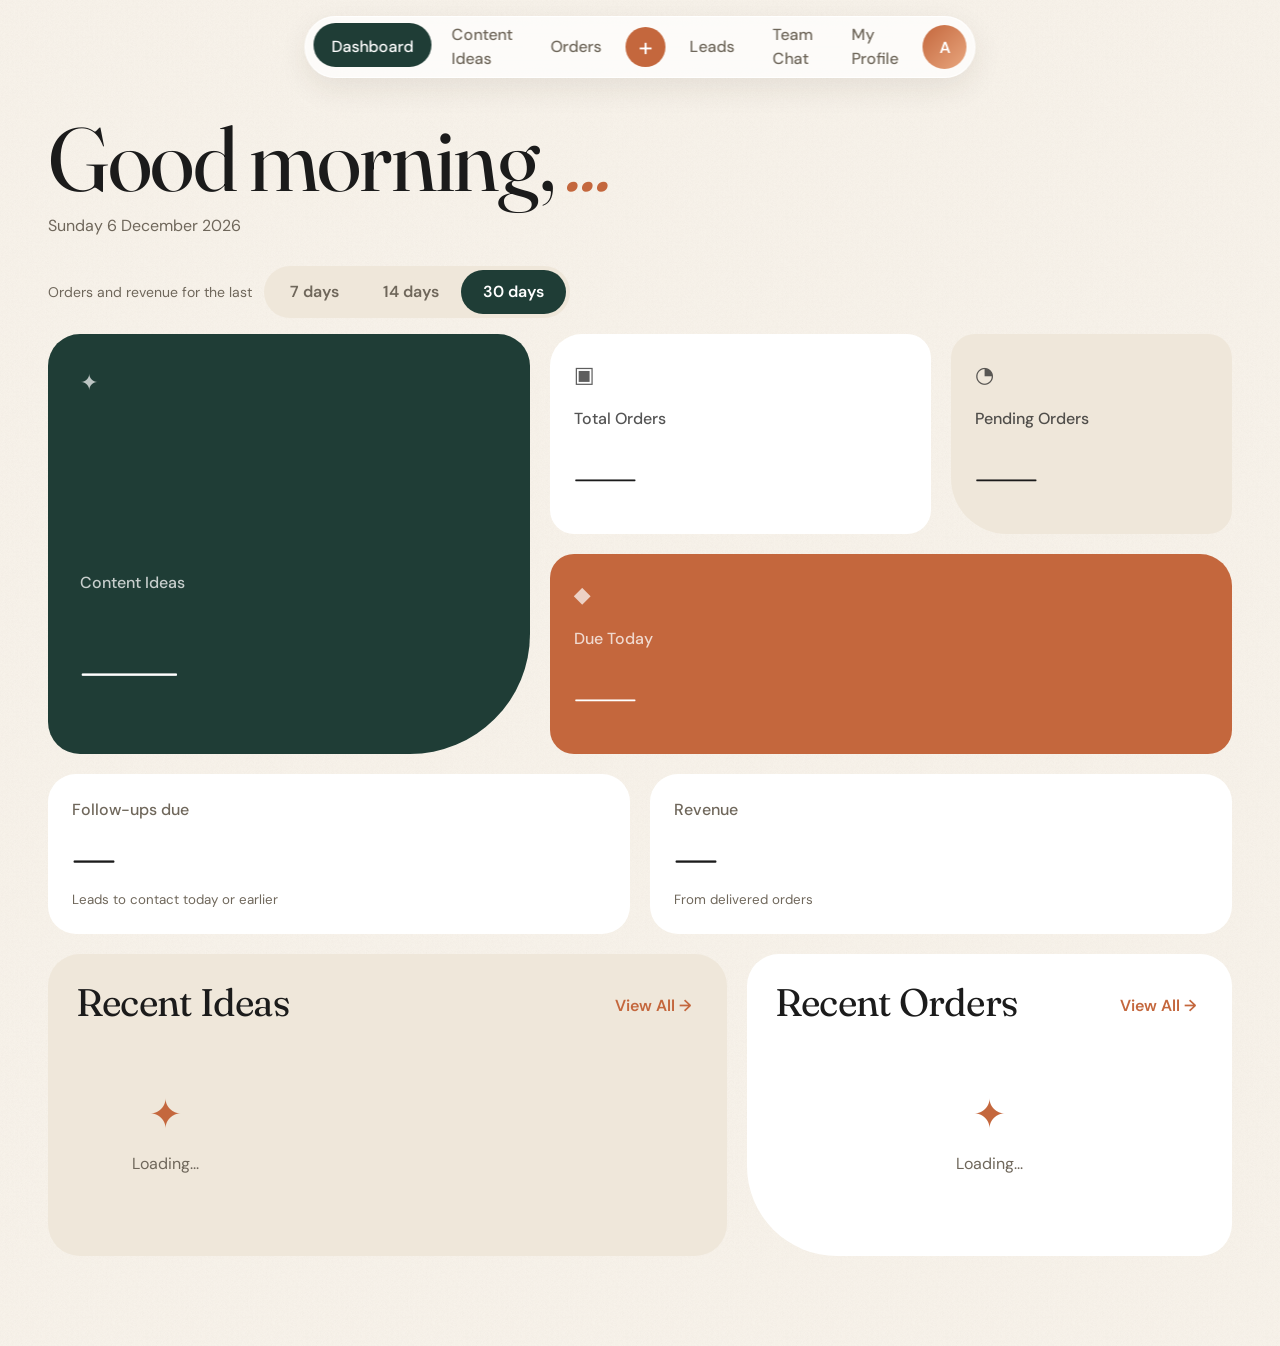
==== commit a452762e: "Fix profile save and welcome buttons" ====
--- a/app.html
+++ b/app.html
@@ -19,7 +19,7 @@
   <link rel="icon" href="assets/logo.png" type="image/png">
 
   <!-- MAIN CSS -->
-  <link rel="preconnect" href="https://fonts.googleapis.com"><link href="https://fonts.googleapis.com/css2?family=Fraunces:ital,opsz,wght@0,9..144,400;0,9..144,600;1,9..144,400&family=DM+Sans:wght@400;500;600&display=swap" rel="stylesheet"><link rel="stylesheet" href="css/dcm.css">
+  <link rel="preconnect" href="https://fonts.googleapis.com"><link href="https://fonts.googleapis.com/css2?family=Fraunces:ital,opsz,wght@0,9..144,400;0,9..144,600;1,9..144,400&family=DM+Sans:wght@400;500;600&display=swap" rel="stylesheet"><link rel="stylesheet" href="css/dcm.css"><link rel="stylesheet" href="css/dcm-extras.css">
 
 </head>
 
@@ -107,6 +107,21 @@
             Orders
           </span>
 
+        </div>
+
+
+        <div class="nav-add" id="navAdd">
+          <button type="button" class="nav-add-btn" id="navAddBtn" aria-label="Add new" aria-haspopup="menu" aria-expanded="false">+</button>
+          <div class="nav-add-menu" id="navAddMenu" role="menu" hidden>
+            <button type="button" role="menuitem" data-add="content">Add content</button>
+            <button type="button" role="menuitem" data-add="order">Add order</button>
+            <button type="button" role="menuitem" data-add="lead">Add lead</button>
+          </div>
+        </div>
+
+        <div class="nav-item" data-tab="leads">
+          <span class="nav-icon">📈</span>
+          <span>Leads</span>
         </div>
 
 
@@ -422,7 +437,7 @@
     ======================================================== -->
 
     <button type="button" class="dock-plus" id="dockPlus" aria-label="Quick add">+</button>
-<div class="quick-sheet" id="quickSheet" hidden><button type="button" data-q="order">New order</button><button type="button" data-q="idea">New idea</button></div>
+<div class="quick-sheet" id="quickSheet" hidden><button type="button" data-q="order">New order</button><button type="button" data-q="idea">New idea</button><button type="button" data-q="lead">New lead</button></div>
 <main class="main">
 
 
@@ -502,6 +517,18 @@
 
 
 
+        <div class="welcome-card" id="welcomeCard" hidden></div>
+
+        <div class="dash-tools">
+          <span class="dash-tools-label">Orders and revenue for the last</span>
+          <div class="view-toggle" id="rangeToggle">
+            <button type="button" data-range="7">7 days</button>
+            <button type="button" data-range="14">14 days</button>
+            <button type="button" class="on" data-range="30">30 days</button>
+          </div>
+        </div>
+
+
         <!-- STATS -->
 
         <div class="stats-grid">
@@ -553,6 +580,20 @@
 
         </div>
 
+
+
+        <div class="kpi-row">
+          <div class="kpi-card">
+            <span>Follow-ups due</span>
+            <strong id="statFollowUps">—</strong>
+            <small>Leads to contact today or earlier</small>
+          </div>
+          <div class="kpi-card">
+            <span id="revLabel">Revenue</span>
+            <strong id="statRevenue">—</strong>
+            <small>From delivered orders</small>
+          </div>
+        </div>
 
 
         <!-- DASHBOARD CONTENT -->
@@ -858,6 +899,18 @@
 <!-- =====================================================
      TEAM CHAT
 ===================================================== -->
+
+      <section id="tab-leads" class="leads-tab" style="display:none;">
+        <div class="order-page-header">
+          <div class="page-heading">
+            <h1>Leads</h1>
+            <p>Inquiries before they become orders. Drag a card to move it, or convert it to an order.</p>
+          </div>
+          <button type="button" class="btn-add" id="openLeadModal">Add Lead</button>
+        </div>
+        <div id="leadsBoard"></div>
+      </section>
+
 
 <section
   id="tab-team-chat"
@@ -1219,105 +1272,6 @@
 
 
 
- <!-- =========================
-     BUSINESS CARD
-========================= -->
-<div class="profile-business-card-section">
-
-    <div class="business-card-header">
-        <div>
-            <span class="section-label">BUSINESS CARD</span>
-            <h2>Digital Business Card</h2>
-        </div>
-
-        <button type="button" class="card-flip-button" id="flipCardBtn">
-            <span>↻</span>
-            Flip Card
-        </button>
-    </div>
-
-    <div class="business-card-scene">
-        <div class="business-card" id="businessCard">
-
-            <div class="business-card-face business-card-front">
-                <img
-                    src="assets/logo.png"
-                    class="business-card-front-logo"
-                    alt="Design and Craft Mart"
-                >
-                <div class="card-gold-pattern"></div>
-                <div class="card-gold-diagonal"></div>
-            </div>
-
-            <div class="business-card-face business-card-back">
-                <div class="business-card-back-inner">
-                    <div class="card-back-left">
-                        <div class="card-user-name" id="cardPersonName"></div>
-                        <div class="card-user-title" id="cardPersonRole"></div>
-                        <div class="card-small-line"></div>
-
-                        <div class="card-contact-list">
-                            <div class="card-contact" id="cardPhoneRow">
-                                <div class="contact-icon">☎</div>
-                                <span id="cardPhone"></span>
-                            </div>
-
-                            <div class="card-contact" id="cardEmailRow">
-                                <div class="contact-icon">✉</div>
-                                <span id="cardEmail"></span>
-                            </div>
-
-                            <div class="card-contact" id="cardWebsiteRow">
-                                <div class="contact-icon">◎</div>
-                                <span id="cardWebsite"></span>
-                            </div>
-                        </div>
-                    </div>
-
-                    <div class="card-back-divider">
-                        <span></span>
-                        <b>◇</b>
-                        <span></span>
-                    </div>
-
-                    <div class="card-back-right">
-                        <img
-                            src="assets/logo.png"
-                            class="card-back-logo"
-                            alt="DCM"
-                        >
-
-                        <div class="card-back-company">
-                            <span>DESIGN AND CRAFT</span>
-                            <span>MART</span>
-                        </div>
-
-                        <div class="card-divider card-divider-small">
-                            <span></span>
-                            <b>✦</b>
-                            <span></span>
-                        </div>
-                    </div>
-                </div>
-
-                <div class="card-gold-pattern"></div>
-                <div class="card-gold-diagonal"></div>
-            </div>
-
-        </div>
-    </div>
-
-    <div class="business-card-actions">
-        <button
-            type="button"
-            class="card-action-primary"
-            id="downloadBusinessCard"
-        >
-            Download Card
-        </button>
-    </div>
-
-</div>
 
 
   <!-- =================================================
@@ -2173,6 +2127,61 @@
        Supabase library MUST load before supabase-config.js
   ========================================================== -->
 
+  <!-- LEAD MODAL -->
+  <div id="leadModal" class="modal-overlay" style="display:none;">
+    <div class="order-modal" role="dialog" aria-modal="true" aria-labelledby="leadModalTitle">
+      <div class="modal-header order-modal-header">
+        <div>
+          <h2 id="leadModalTitle">Add Lead</h2>
+          <p>Save an inquiry before it becomes an order.</p>
+        </div>
+        <button type="button" class="modal-close" id="closeLeadModal" aria-label="Close">&times;</button>
+      </div>
+      <form id="leadForm">
+        <input type="hidden" id="leadId">
+        <div class="grid-2">
+          <div><label for="leadName">Customer name</label><input type="text" id="leadName" required placeholder="Customer name"></div>
+          <div><label for="leadContact">Contact</label><input type="text" id="leadContact" placeholder="Mobile or Messenger name"></div>
+        </div>
+        <label for="leadInterest">What do they want?</label>
+        <textarea id="leadInterest" rows="3" required placeholder="e.g. Photo frame 12x18, walnut finish"></textarea>
+        <div class="grid-2">
+          <div><label for="leadValue">Estimated value</label><input type="number" id="leadValue" min="0" step="any" placeholder="5000"></div>
+          <div><label for="leadFollowUp">Follow up on</label><input type="date" id="leadFollowUp"></div>
+        </div>
+        <div class="grid-2">
+          <div><label for="leadSource">Where did it come from?</label>
+            <select id="leadSource"><option value="messenger">Messenger</option><option value="facebook">Facebook</option><option value="phone">Phone</option><option value="other">Other</option></select></div>
+          <div><label for="leadStage">Stage</label>
+            <select id="leadStage"><option value="new">New inquiry</option><option value="quote_sent">Quote sent</option><option value="follow_up">Follow-up due</option><option value="converted">Converted</option><option value="lost">Lost</option></select></div>
+        </div>
+        <div class="modal-actions">
+          <button type="button" class="btn-cancel" id="cancelLead">Cancel</button>
+          <button type="submit" class="btn-add" id="leadSubmitBtn">Save Lead</button>
+        </div>
+      </form>
+    </div>
+  </div>
+
+  <!-- ORDER HISTORY MODAL -->
+  <div id="orderHistoryModal" class="modal-overlay" style="display:none;">
+    <div class="order-modal" role="dialog" aria-modal="true" aria-labelledby="historyTitle">
+      <div class="modal-header">
+        <div>
+          <h2 id="historyTitle">Order history</h2>
+          <p>Who changed what, and when.</p>
+        </div>
+        <button type="button" class="modal-close" id="closeHistoryModal" aria-label="Close">&times;</button>
+      </div>
+      <div class="hist-list" id="historyList"></div>
+      <div class="hist-note">
+        <input type="text" id="historyNote" placeholder="Add a note for the team" aria-label="Add a note">
+        <button type="button" class="btn-add" id="historyNoteBtn">Post note</button>
+      </div>
+    </div>
+  </div>
+
+
   <div id="toastContainer" class="toast-container" aria-live="polite"></div>
 
   <script
@@ -2183,15 +2192,13 @@
   <!-- SUPABASE CONFIG -->
 
   <script src="js/supabase-config.js"></script>
-
-  <!-- html2canvas (used for Download Card) -->
-  <script src="https://html2canvas.hertzen.com/dist/html2canvas.min.js"></script>
 
   <!-- APP JAVASCRIPT -->
   
   <script src="js/app.js"></script>
   <script src="js/navigation-fix.js"></script>
   <script src="js/dcm-ui.js"></script>
+  <script src="js/dcm-extras.js"></script>
 
 
 </body>
--- a/css/dcm.css
+++ b/css/dcm.css
@@ -8,6 +8,7 @@
 button{cursor:pointer}
 :focus-visible{outline:3px solid var(--c);outline-offset:2px}
 a{color:var(--c)}
+.is-hidden{display:none !important}
 .app-shell{display:block}
 .main{max-width:1440px;margin:0 auto;padding:112px 48px 90px}
 .eyebrow,.section-label,.modal-eyebrow{display:none}
@@ -169,18 +170,6 @@
 .profile-position{color:var(--mu);margin-bottom:12px}
 .profile-info{display:grid;gap:12px;margin:18px 0}
 .profile-info-item span{display:block;color:var(--mu);font-size:13px}.profile-info-item strong{font-weight:500}
-.profile-business-card-section{display:grid;gap:22px;justify-items:center;perspective:1400px}
-.business-card-header{display:flex;justify-content:space-between;align-items:center;gap:12px;width:min(100%,520px);flex-wrap:wrap}
-.business-card-header h2{font-size:clamp(28px,3vw,40px)}
-.business-card-scene{width:min(100%,520px);aspect-ratio:1.75}
-.business-card{width:100%;height:100%;position:relative;transform-style:preserve-3d;transition:transform .6s cubic-bezier(.4,.1,.2,1)}
-.business-card.flipped{transform:rotateY(180deg)}
-.business-card-face{position:absolute;inset:0;border-radius:26px;overflow:hidden;backface-visibility:hidden;-webkit-backface-visibility:hidden;background:linear-gradient(145deg,#27493f,var(--g) 60%,#16302a);color:#fff;box-shadow:0 24px 50px rgba(31,61,54,.35);display:grid;place-items:center}
-.business-card-back{transform:rotateY(180deg)}
-.business-card-front-logo{width:46%;max-height:70%;object-fit:contain;filter:sepia(1) saturate(3) hue-rotate(335deg) brightness(1.05);animation:foil 5s linear infinite}
-@keyframes foil{50%{filter:sepia(1) saturate(4) hue-rotate(335deg) brightness(1.35)}}
-.card-gold-pattern,.card-gold-diagonal{display:none}
-.business-card-back-inner{display:grid;grid-template-columns:1.4fr auto 1fr;gap:16px;align-items:center;padding:24px;width:100%}
 .card-user-name{font:600 24px Fraunces,serif}.card-user-title{opacity:.75;font-size:14px}
 .card-small-line{width:36px;height:2px;background:var(--c);margin:10px 0}
 .card-contact{display:flex;gap:8px;align-items:center;font-size:13px;margin:4px 0;word-break:break-all}
@@ -261,7 +250,6 @@
 .kan{display:flex;overflow-x:auto;scroll-snap-type:x mandatory;margin:20px -18px 0;padding:0 18px}
 .col{flex:0 0 84%;scroll-snap-align:center}
 .olist .oc{grid-template-columns:1fr 1fr}
-.business-card-back-inner{grid-template-columns:1fr;padding:14px;gap:6px}.card-back-divider,.card-back-right{display:none}
 .modal-overlay{align-items:flex-end;padding:0}
 .idea-modal,.modal-card,.order-modal,.details-modal{border-radius:28px 28px 0 0;max-height:90vh;width:100%}
 .grid-2{grid-template-columns:1fr}
--- a/css/dcm-extras.css
+++ b/css/dcm-extras.css
@@ -0,0 +1,57 @@
+/* DCM extras: "+" quick add, Leads, dashboard KPIs, order history, new-partner checklist.
+   Uses the same tokens as dcm.css (--g forest green, --c copper, --sand, --mu). */
+
+/* ===== "+" in the middle of the nav pill ===== */
+.nav-add{position:relative;display:flex;align-items:center;margin:0 4px}
+.nav-add-btn{width:40px;height:40px;border-radius:50%;border:0;background:var(--c);color:#fff;font-size:26px;line-height:1;display:grid;place-items:center;transition:transform .3s var(--sp),box-shadow .25s}
+.nav-add-btn:hover,.nav-add-btn[aria-expanded="true"]{transform:rotate(45deg);box-shadow:var(--sh)}
+.nav-add-menu{position:absolute;top:calc(100% + 14px);left:50%;transform:translateX(-50%);z-index:50;min-width:190px;display:grid;gap:2px;background:var(--w);border-radius:20px;box-shadow:var(--sh);padding:8px}
+.nav-add-menu[hidden]{display:none}
+.nav-add-menu button{min-height:44px;border:0;background:none;border-radius:14px;text-align:left;padding:0 14px;font-weight:600;color:var(--g)}
+.nav-add-menu button:hover{background:var(--sand)}
+
+/* ===== dashboard: range, KPIs, checklist ===== */
+.dash-tools{display:flex;align-items:center;gap:12px;flex-wrap:wrap;margin:0 0 16px}
+.dash-tools-label{color:var(--mu);font-size:14px}
+.dash-tools .view-toggle{margin-bottom:0}
+.kpi-row{display:grid;grid-template-columns:repeat(2,1fr);gap:20px;margin-bottom:20px}
+.kpi-card{background:var(--w);border-radius:28px;padding:24px;display:flex;flex-direction:column;gap:6px}
+.kpi-card span{color:var(--mu);font-weight:500}
+.kpi-card strong{font:400 56px/1 Fraunces,Georgia,serif;letter-spacing:-.03em}
+.kpi-card small{color:var(--mu)}
+.welcome-card{background:var(--sand);border-radius:32px;padding:28px;margin-bottom:20px}
+.welcome-card[hidden]{display:none}
+.welcome-head{display:flex;justify-content:space-between;align-items:flex-start;gap:12px}
+.welcome-head h3{font-size:32px}
+.welcome-sub{color:var(--mu);margin-top:4px}
+.welcome-bar{height:8px;background:#fff;border-radius:99px;margin:14px 0 18px;overflow:hidden}
+.welcome-bar i{display:block;height:100%;background:var(--g);border-radius:99px;transition:width .5s}
+.welcome-steps{display:grid;gap:10px}
+.welcome-step{display:flex;align-items:center;justify-content:space-between;gap:14px;background:var(--w);border-radius:20px;padding:14px 18px}
+.welcome-step b{display:block}
+.welcome-step span{color:var(--mu);font-size:14px}
+.welcome-step.done{opacity:.65}
+
+/* ===== leads board (reuses .kan .col .oc from the orders board) ===== */
+.lead-src{font-size:12px;font-weight:700;color:#8a4a22;background:#F6E6D2;border-radius:999px;padding:3px 10px}
+.lead-actions{display:flex;flex-wrap:wrap;gap:6px}
+.oc-hist{background:none;border:1px solid #d9cdb8;border-radius:999px;padding:6px 12px;margin-top:8px;font-size:13px;font-weight:600;color:var(--g)}
+.oc-hist:hover{background:var(--sand)}
+@media(min-width:901px){.leads-kan{grid-template-columns:repeat(5,1fr)}}
+
+/* ===== order history modal ===== */
+.hist-list{display:grid;margin:8px 0 16px;max-height:46vh;overflow:auto}
+.hist-item{display:flex;gap:14px;padding:12px 0;border-top:1px solid #eadfcd}
+.hist-dot{width:12px;height:12px;border-radius:50%;background:var(--g);margin-top:6px;flex:none}
+.hist-item b{display:block}
+.hist-item span{color:var(--mu);font-size:13px}
+.hist-note{display:flex;gap:10px}
+.hist-note input{flex:1}
+
+@media(max-width:900px){
+  .nav-add{display:none}
+  .nav-item{width:46px}
+  .kpi-row{grid-template-columns:1fr}
+  .kpi-card strong{font-size:44px}
+}
+@media(prefers-reduced-motion:reduce){.nav-add-btn,.welcome-bar i{transition:none}}
